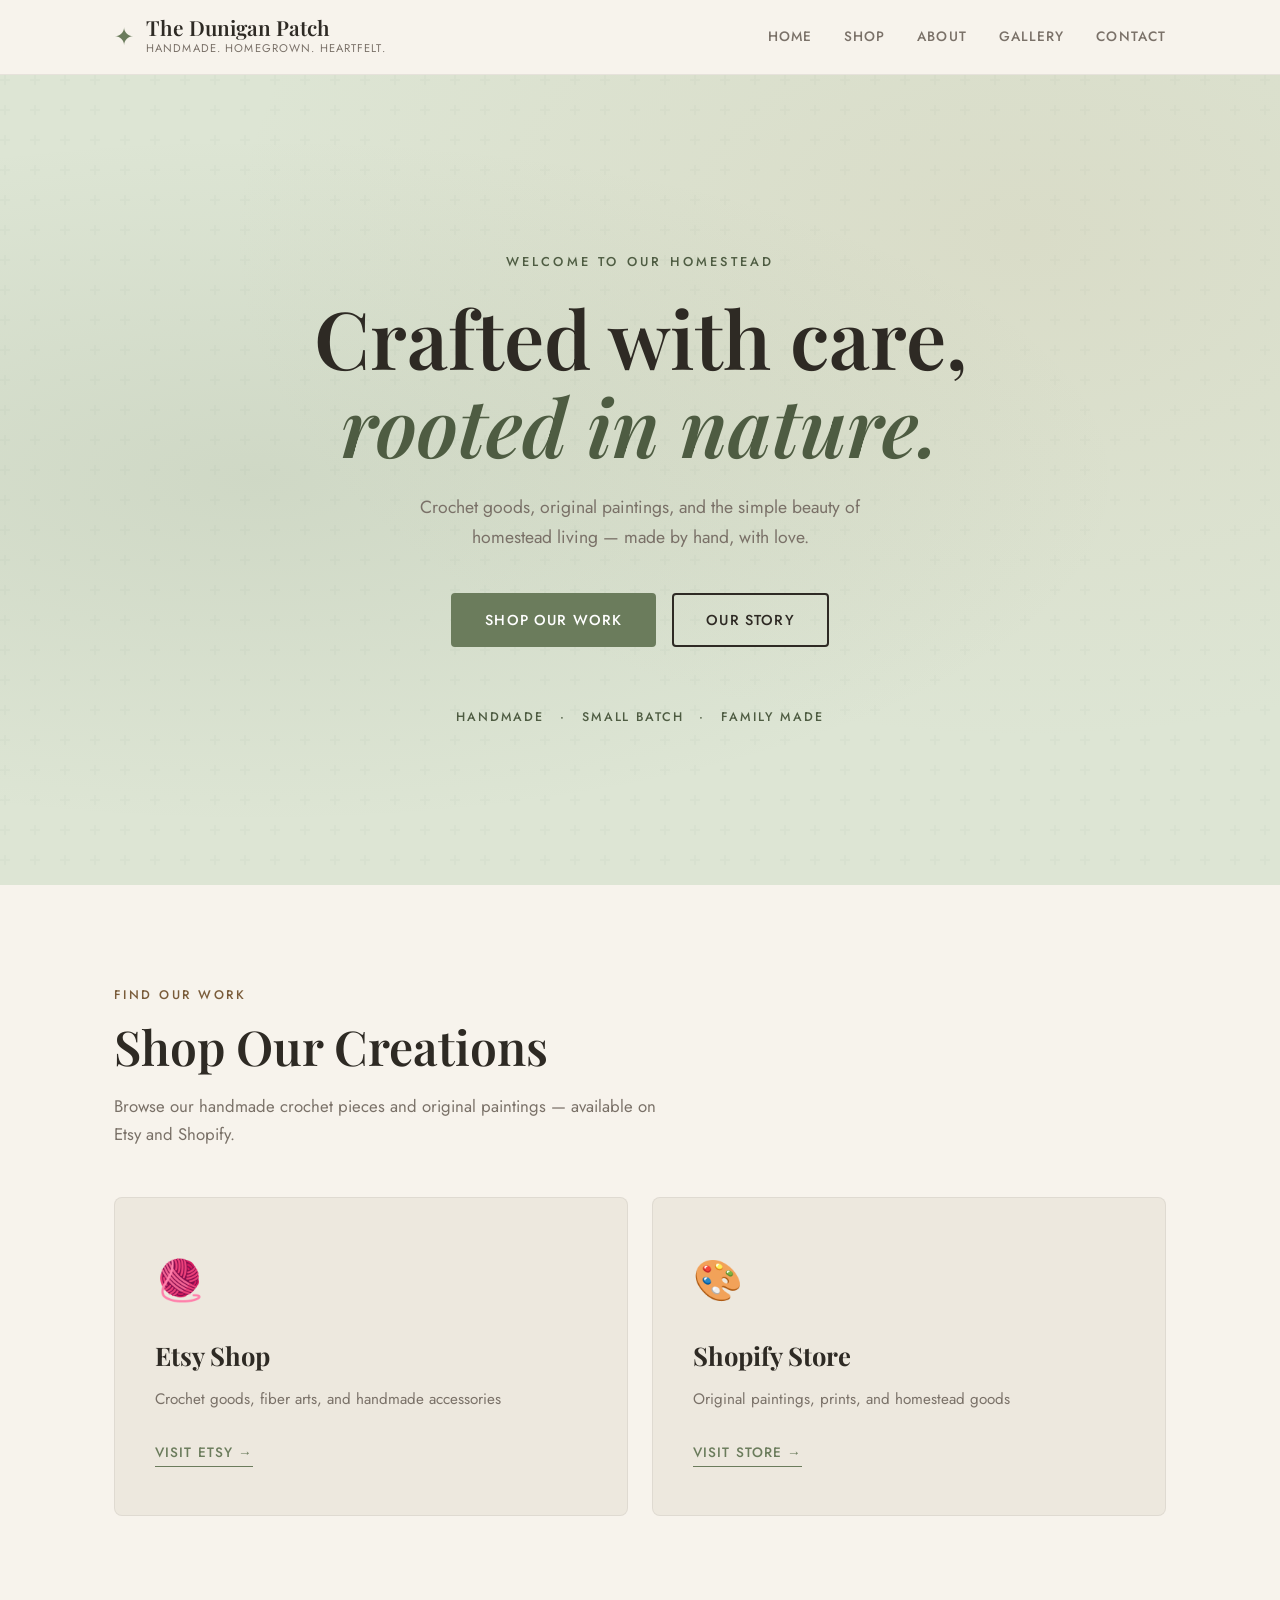
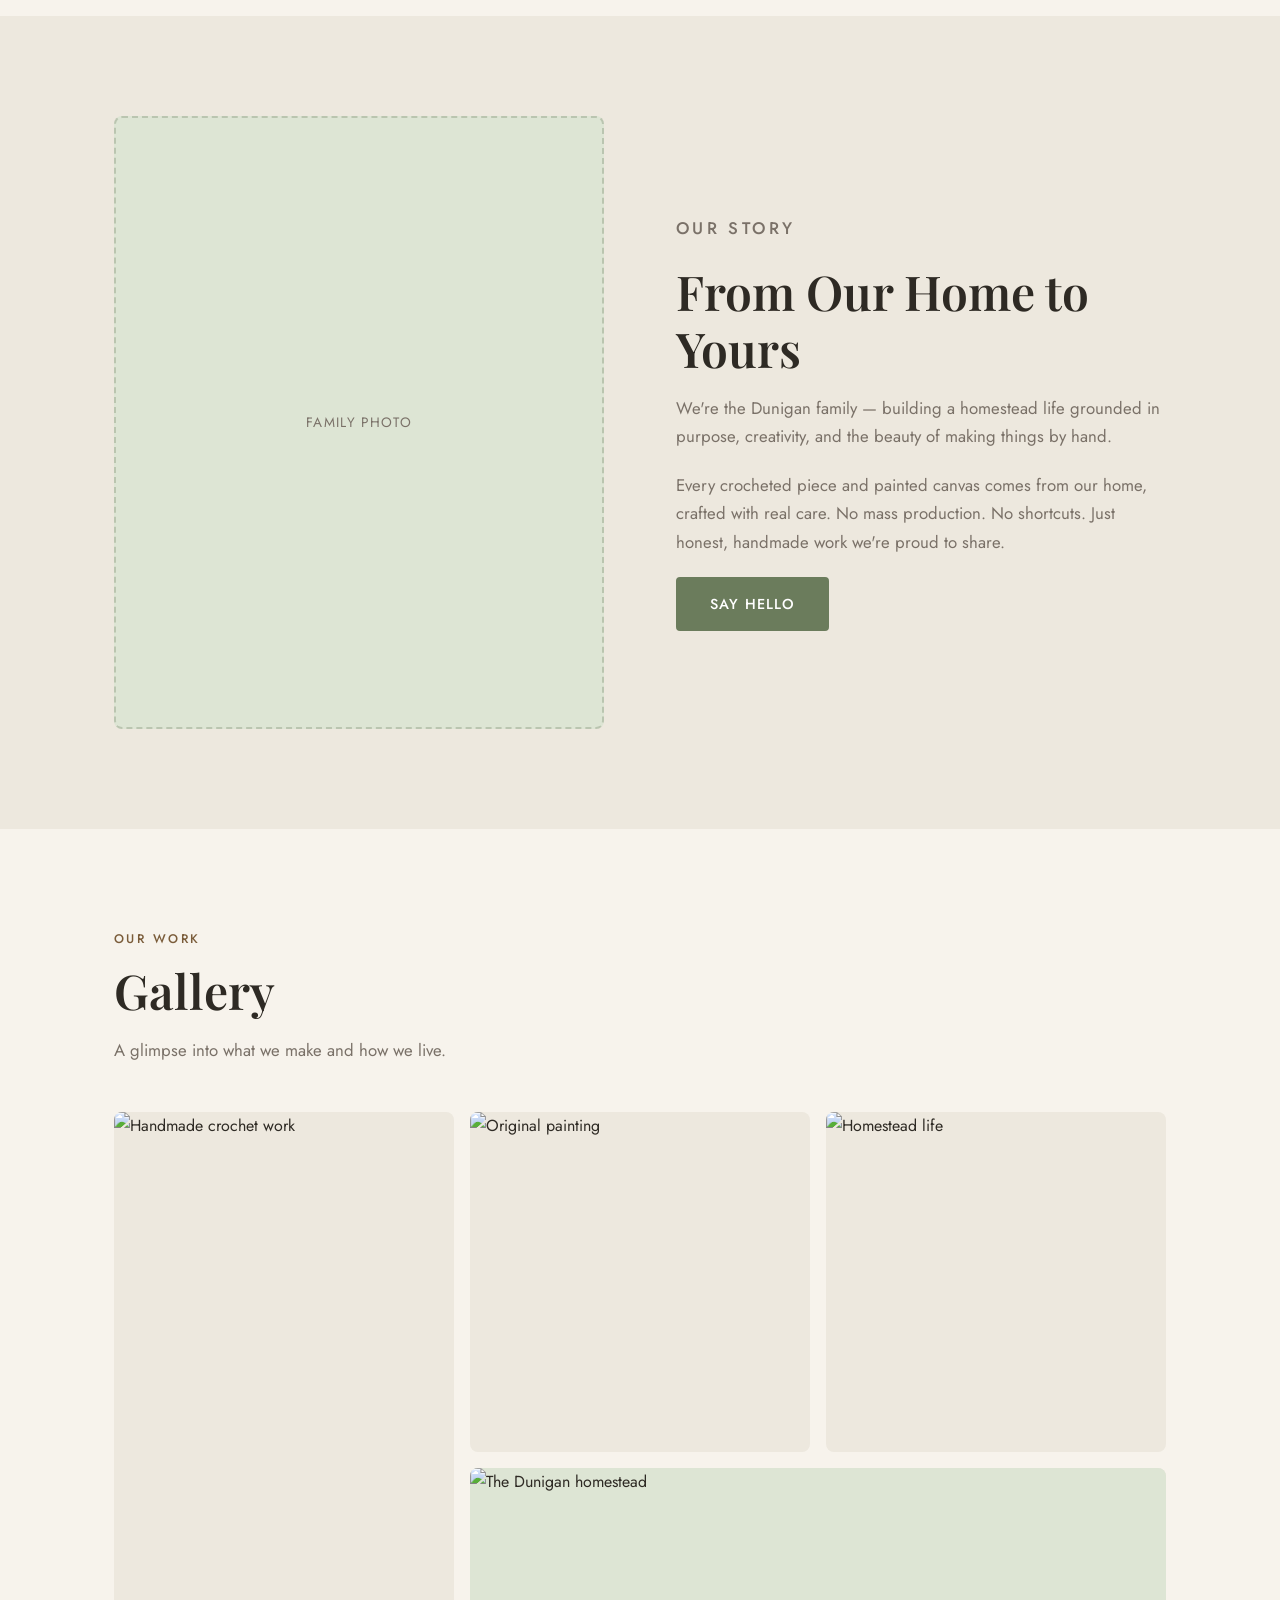
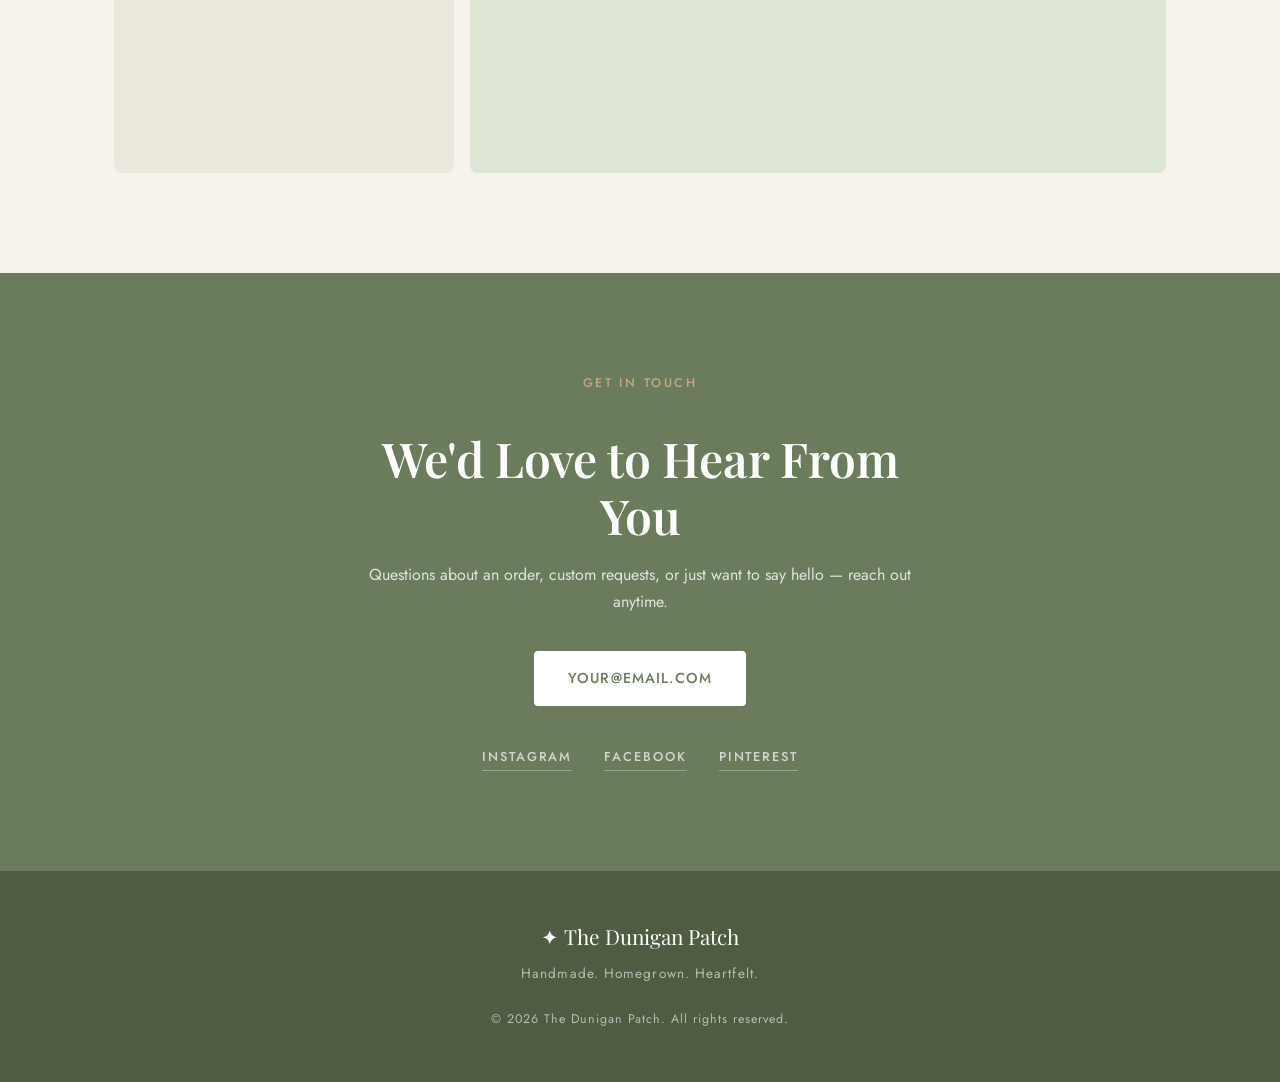
==== index.html @ b71170ce "Update index.html" ====
<!DOCTYPE html>
<html lang="en">
<head>
  <meta charset="UTF-8">
  <meta name="viewport" content="width=device-width, initial-scale=1.0">
  <title>The Dunigan Patch — Handmade. Homegrown. Heartfelt.</title>
  <meta name="description" content="Handcrafted crochet, paintings, and homestead living from the Dunigan family. Shop our handmade goods on Etsy and Shopify.">
  <link rel="preconnect" href="https://fonts.googleapis.com">
  <link rel="preconnect" href="https://fonts.gstatic.com" crossorigin>
  <link href="https://fonts.googleapis.com/css2?family=Playfair+Display:ital,wght@0,400;0,600;1,400&family=Jost:wght@300;400;500&display=swap" rel="stylesheet">
  <link rel="stylesheet" href="styles.css">
</head>
<body>

  <header class="site-header">
    <div class="header-inner">
      <div class="logo">
        <span class="logo-leaf">✦</span>
        <div>
          <h1>The Dunigan Patch</h1>
          <p class="tagline">Handmade. Homegrown. Heartfelt.</p>
        </div>
      </div>
      <nav class="main-nav">
        <a href="#home">Home</a>
        <a href="#shop">Shop</a>
        <a href="#about">About</a>
        <a href="#gallery">Gallery</a>
        <a href="#contact">Contact</a>
      </nav>
      <button class="nav-toggle" aria-label="Toggle menu">☰</button>
    </div>
    <nav class="mobile-nav" id="mobileNav">
      <a href="#home" onclick="closeMobileNav()">Home</a>
      <a href="#shop" onclick="closeMobileNav()">Shop</a>
      <a href="#about" onclick="closeMobileNav()">About</a>
      <a href="#gallery" onclick="closeMobileNav()">Gallery</a>
      <a href="#contact" onclick="closeMobileNav()">Contact</a>
    </nav>
  </header>

  <section class="hero" id="home">
    <div class="hero-texture"></div>
    <div class="hero-content">
      <p class="hero-eyebrow">Welcome to our homestead</p>
      <h2 class="hero-headline">Crafted with care,<br><em>rooted in nature.</em></h2>
      <p class="hero-sub">Crochet goods, original paintings, and the simple beauty of homestead living — made by hand, with love.</p>
      <div class="hero-ctas">
        <a href="#shop" class="btn btn-primary">Shop Our Work</a>
        <a href="#about" class="btn btn-outline">Our Story</a>
      </div>
    </div>
    <div class="hero-badge">
      <span>Handmade</span>
      <span>·</span>
      <span>Small Batch</span>
      <span>·</span>
      <span>Family Made</span>
    </div>
  </section>

  <section class="shop" id="shop">
    <div class="section-inner">
      <p class="section-label">Find our work</p>
      <h2 class="section-title">Shop Our Creations</h2>
      <p class="section-sub">Browse our handmade crochet pieces and original paintings — available on Etsy and Shopify.</p>
      <div class="shop-cards">
        <a href="https://www.etsy.com/shop/DuniganDesignz" target="_blank" rel="noopener" class="shop-card">
          <div class="shop-card-icon">🧶</div>
          <h3>Etsy Shop</h3>
          <p>Crochet goods, fiber arts, and handmade accessories</p>
          <span class="shop-card-cta">Visit Etsy →</span>
        </a>
        <a href="" target="_blank" rel="noopener" class="shop-card">
          <div class="shop-card-icon">🎨</div>
          <h3>Shopify Store</h3>
          <p>Original paintings, prints, and homestead goods</p>
          <span class="shop-card-cta">Visit Store →</span>
        </a>
      </div>
    </div>
  </section>

  <section class="about" id="about">
    <div class="section-inner about-inner">
      <div class="about-image-placeholder">
        <span>Family Photo</span>
      </div>
      <div class="about-text">
        <p class="section-label">Our story</p>
        <h2 class="section-title">From Our Home to Yours</h2>
        <p>We're the Dunigan family — building a homestead life grounded in purpose, creativity, and the beauty of making things by hand.</p>
        <p>Every crocheted piece and painted canvas comes from our home, crafted with real care. No mass production. No shortcuts. Just honest, handmade work we're proud to share.</p>
        <a href="#contact" class="btn btn-primary">Say Hello</a>
      </div>
    </div>
  </section>

  <section class="gallery" id="gallery">
    <div class="section-inner">
      <p class="section-label">Our work</p>
      <h2 class="section-title">Gallery</h2>
      <p class="section-sub">A glimpse into what we make and how we live.</p>
      <div class="gallery-grid">
        <div class="gallery-item tall">
          <img src="images/img1.jpg" alt="Handmade crochet work" loading="lazy">
        </div>
        <div class="gallery-item">
          <img src="images/img2.jpg" alt="Original painting" loading="lazy">
        </div>
        <div class="gallery-item">
          <img src="images/img3.jpg" alt="Homestead life" loading="lazy">
        </div>
        <div class="gallery-item wide">
          <img src="images/img4.jpg" alt="The Dunigan homestead" loading="lazy">
        </div>
      </div>
    </div>
  </section>

  <section class="contact" id="contact">
    <div class="section-inner contact-inner">
      <p class="section-label">Get in touch</p>
      <h2 class="section-title">We'd Love to Hear From You</h2>
      <p>Questions about an order, custom requests, or just want to say hello — reach out anytime.</p>
      <a href="mailto:your@email.com" class="btn btn-primary">your@email.com</a>
      <div class="social-links">
        <a href="#" aria-label="Instagram">Instagram</a>
        <a href="#" aria-label="Facebook">Facebook</a>
        <a href="#" aria-label="Pinterest">Pinterest</a>
      </div>
    </div>
  </section>

  <footer class="site-footer">
    <div class="footer-inner">
      <div class="footer-logo">✦ The Dunigan Patch</div>
      <p>Handmade. Homegrown. Heartfelt.</p>
      <p class="footer-copy">© 2026 The Dunigan Patch. All rights reserved.</p>
    </div>
  </footer>

  <script>
    const toggle = document.querySelector('.nav-toggle');
    const mobileNav = document.getElementById('mobileNav');
    toggle.addEventListener('click', () => {
      mobileNav.classList.toggle('open');
    });
    function closeMobileNav() {
      mobileNav.classList.remove('open');
    }
    const observer = new IntersectionObserver((entries) => {
      entries.forEach(e => {
        if (e.isIntersecting) e.target.classList.add('visible');
      });
    }, { threshold: 0.1 });
    document.querySelectorAll('section').forEach(s => observer.observe(s));
  </script>

</body>
</html>
---- styles.css ----
/* =====================
   CSS VARIABLES
===================== */
:root {
  --cream: #f7f3ec;
  --parchment: #ede8de;
  --sage: #6b7c5c;
  --sage-dark: #4e5c42;
  --sage-light: #dde5d4;
  --brown: #7a5c3a;
  --brown-light: #c4a882;
  --text: #2e2a24;
  --text-muted: #7a7168;
  --white: #ffffff;
  --font-serif: 'Playfair Display', Georgia, serif;
  --font-sans: 'Jost', sans-serif;
  --radius: 4px;
  --shadow: 0 4px 24px rgba(0,0,0,0.08);
  --shadow-lg: 0 12px 48px rgba(0,0,0,0.12);
}

/* =====================
   RESET & BASE
===================== */
*, *::before, *::after { box-sizing: border-box; margin: 0; padding: 0; }

html { scroll-behavior: smooth; }

body {
  font-family: var(--font-sans);
  background: var(--cream);
  color: var(--text);
  font-size: 16px;
  line-height: 1.7;
  overflow-x: hidden;
}

img {
  display: block;
  width: 100%;
  height: 100%;
  object-fit: cover;
}

a { text-decoration: none; color: inherit; }

/* =====================
   SCROLL ANIMATIONS
===================== */
section {
  opacity: 0;
  transform: translateY(28px);
  transition: opacity 0.7s ease, transform 0.7s ease;
}
section.visible {
  opacity: 1;
  transform: none;
}

/* =====================
   BUTTONS
===================== */
.btn {
  display: inline-block;
  padding: 13px 32px;
  font-family: var(--font-sans);
  font-size: 0.9rem;
  font-weight: 500;
  letter-spacing: 0.08em;
  text-transform: uppercase;
  border-radius: var(--radius);
  transition: all 0.25s ease;
  cursor: pointer;
}

.btn-primary {
  background: var(--sage);
  color: var(--white);
  border: 2px solid var(--sage);
}
.btn-primary:hover {
  background: var(--sage-dark);
  border-color: var(--sage-dark);
  transform: translateY(-2px);
  box-shadow: 0 6px 20px rgba(107,124,92,0.3);
}

.btn-outline {
  background: transparent;
  color: var(--text);
  border: 2px solid var(--text);
}
.btn-outline:hover {
  background: var(--text);
  color: var(--cream);
  transform: translateY(-2px);
}

/* =====================
   SECTION HELPERS
===================== */
.section-inner {
  max-width: 1100px;
  margin: 0 auto;
  padding: 0 24px;
}

.section-label {
  font-family: var(--font-sans);
  font-size: 0.78rem;
  font-weight: 500;
  letter-spacing: 0.2em;
  text-transform: uppercase;
  color: var(--brown);
  margin-bottom: 12px;
}

.section-title {
  font-family: var(--font-serif);
  font-size: clamp(2rem, 5vw, 3rem);
  font-weight: 600;
  color: var(--text);
  line-height: 1.2;
  margin-bottom: 16px;
}

.section-sub {
  font-size: 1.05rem;
  color: var(--text-muted);
  max-width: 560px;
  margin-bottom: 48px;
}

/* =====================
   HEADER
===================== */
.site-header {
  position: sticky;
  top: 0;
  z-index: 100;
  background: rgba(247, 243, 236, 0.95);
  backdrop-filter: blur(12px);
  border-bottom: 1px solid rgba(0,0,0,0.07);
}

.header-inner {
  max-width: 1100px;
  margin: 0 auto;
  padding: 16px 24px;
  display: flex;
  align-items: center;
  justify-content: space-between;
  gap: 24px;
}

.logo {
  display: flex;
  align-items: center;
  gap: 12px;
}

.logo-leaf {
  font-size: 1.5rem;
  color: var(--sage);
}

.logo h1 {
  font-family: var(--font-serif);
  font-size: 1.3rem;
  font-weight: 600;
  line-height: 1.1;
  color: var(--text);
}

.logo .tagline {
  font-size: 0.7rem;
  color: var(--text-muted);
  letter-spacing: 0.1em;
  text-transform: uppercase;
}

.main-nav {
  display: flex;
  gap: 32px;
}

.main-nav a {
  font-size: 0.85rem;
  font-weight: 500;
  letter-spacing: 0.08em;
  text-transform: uppercase;
  color: var(--text-muted);
  transition: color 0.2s;
}
.main-nav a:hover { color: var(--sage); }

.nav-toggle {
  display: none;
  background: none;
  border: none;
  font-size: 1.4rem;
  cursor: pointer;
  color: var(--text);
  padding: 4px;
}

/* Mobile Nav */
.mobile-nav {
  display: none;
  flex-direction: column;
  padding: 0 24px 16px;
  gap: 4px;
  background: rgba(247, 243, 236, 0.98);
}
.mobile-nav.open { display: flex; }
.mobile-nav a {
  padding: 10px 0;
  font-size: 1rem;
  font-weight: 500;
  color: var(--text);
  border-bottom: 1px solid var(--parchment);
  letter-spacing: 0.05em;
}

/* =====================
   HERO
===================== */
.hero {
  position: relative;
  min-height: 90vh;
  display: flex;
  flex-direction: column;
  align-items: center;
  justify-content: center;
  text-align: center;
  padding: 80px 24px 60px;
  overflow: hidden;
  background: var(--sage-light);
}

.hero-texture {
  position: absolute;
  inset: 0;
  background-image:
    radial-gradient(ellipse at 20% 50%, rgba(107,124,92,0.12) 0%, transparent 60%),
    radial-gradient(ellipse at 80% 20%, rgba(196,168,130,0.15) 0%, transparent 55%),
    url("data:image/svg+xml,%3Csvg width='60' height='60' viewBox='0 0 60 60' xmlns='http://www.w3.org/2000/svg'%3E%3Cg fill='none' fill-rule='evenodd'%3E%3Cg fill='%236b7c5c' fill-opacity='0.04'%3E%3Cpath d='M36 34v-4h-2v4h-4v2h4v4h2v-4h4v-2h-4zm0-30V0h-2v4h-4v2h4v4h2V6h4V4h-4zM6 34v-4H4v4H0v2h4v4h2v-4h4v-2H6zM6 4V0H4v4H0v2h4v4h2V6h4V4H6z'/%3E%3C/g%3E%3C/g%3E%3C/svg%3E");
  pointer-events: none;
}

.hero-content {
  position: relative;
  z-index: 1;
  max-width: 700px;
}

.hero-eyebrow {
  font-size: 0.8rem;
  font-weight: 500;
  letter-spacing: 0.25em;
  text-transform: uppercase;
  color: var(--sage-dark);
  margin-bottom: 20px;
  opacity: 0;
  animation: fadeUp 0.8s 0.2s ease forwards;
}

.hero-headline {
  font-family: var(--font-serif);
  font-size: clamp(2.8rem, 7vw, 5rem);
  font-weight: 600;
  color: var(--text);
  line-height: 1.1;
  margin-bottom: 24px;
  opacity: 0;
  animation: fadeUp 0.8s 0.4s ease forwards;
}

.hero-headline em {
  font-style: italic;
  color: var(--sage-dark);
}

.hero-sub {
  font-size: 1.1rem;
  color: var(--text-muted);
  max-width: 500px;
  margin: 0 auto 40px;
  opacity: 0;
  animation: fadeUp 0.8s 0.6s ease forwards;
}

.hero-ctas {
  display: flex;
  gap: 16px;
  justify-content: center;
  flex-wrap: wrap;
  opacity: 0;
  animation: fadeUp 0.8s 0.8s ease forwards;
}

.hero-badge {
  position: relative;
  z-index: 1;
  margin-top: 60px;
  display: flex;
  gap: 16px;
  align-items: center;
  font-size: 0.78rem;
  font-weight: 500;
  letter-spacing: 0.15em;
  text-transform: uppercase;
  color: var(--sage-dark);
  opacity: 0;
  animation: fadeUp 0.8s 1s ease forwards;
}

/* =====================
   SHOP
===================== */
.shop {
  padding: 100px 0;
  background: var(--cream);
}

.shop-cards {
  display: grid;
  grid-template-columns: 1fr 1fr;
  gap: 24px;
  margin-top: 48px;
}

.shop-card {
  display: flex;
  flex-direction: column;
  align-items: flex-start;
  padding: 48px 40px;
  background: var(--parchment);
  border: 1px solid rgba(0,0,0,0.06);
  border-radius: 8px;
  transition: all 0.3s ease;
  position: relative;
  overflow: hidden;
}
.shop-card::before {
  content: '';
  position: absolute;
  inset: 0;
  background: linear-gradient(135deg, rgba(107,124,92,0.05), transparent);
  opacity: 0;
  transition: opacity 0.3s;
}
.shop-card:hover {
  transform: translateY(-6px);
  box-shadow: var(--shadow-lg);
  border-color: rgba(107,124,92,0.2);
}
.shop-card:hover::before { opacity: 1; }

.shop-card-icon {
  font-size: 2.5rem;
  margin-bottom: 20px;
}
.shop-card h3 {
  font-family: var(--font-serif);
  font-size: 1.6rem;
  margin-bottom: 10px;
}
.shop-card p {
  color: var(--text-muted);
  font-size: 0.95rem;
  margin-bottom: 28px;
  flex: 1;
}
.shop-card-cta {
  font-size: 0.85rem;
  font-weight: 500;
  letter-spacing: 0.08em;
  text-transform: uppercase;
  color: var(--sage);
  border-bottom: 1px solid var(--sage);
  padding-bottom: 2px;
  transition: color 0.2s;
}
.shop-card:hover .shop-card-cta { color: var(--sage-dark); }

/* =====================
   ABOUT
===================== */
.about {
  padding: 100px 0;
  background: var(--parchment);
}

.about-inner {
  display: grid;
  grid-template-columns: 1fr 1fr;
  gap: 72px;
  align-items: center;
}

.about-image-placeholder {
  aspect-ratio: 4/5;
  background: var(--sage-light);
  border-radius: 8px;
  display: flex;
  align-items: center;
  justify-content: center;
  font-size: 0.85rem;
  color: var(--text-muted);
  letter-spacing: 0.1em;
  text-transform: uppercase;
  border: 2px dashed rgba(107,124,92,0.3);
  overflow: hidden;
}

.about-text p {
  color: var(--text-muted);
  margin-bottom: 20px;
  font-size: 1.05rem;
}

/* =====================
   GALLERY
===================== */
.gallery {
  padding: 100px 0;
  background: var(--cream);
}

.gallery-grid {
  display: grid;
  grid-template-columns: repeat(3, 1fr);
  grid-template-rows: auto auto;
  gap: 16px;
  margin-top: 48px;
}

.gallery-item {
  border-radius: 8px;
  overflow: hidden;
  background: var(--parchment);
  aspect-ratio: 1;
  position: relative;
}
.gallery-item.tall {
  grid-row: span 2;
  aspect-ratio: auto;
}
.gallery-item.wide {
  grid-column: span 2;
  aspect-ratio: 16/7;
}

.gallery-item img {
  transition: transform 0.5s ease;
}
.gallery-item:hover img {
  transform: scale(1.04);
}

/* Placeholder if no image */
.gallery-item:not(:has(img[src])),
.gallery-item img[src="images/img4.jpg"] {
  background: var(--sage-light);
}

/* =====================
   CONTACT
===================== */
.contact {
  padding: 100px 0;
  background: var(--sage);
  text-align: center;
}

.contact-inner {
  max-width: 600px;
}

.contact .section-label { color: var(--brown-light); }
.contact .section-title { color: var(--white); }
.contact p { color: rgba(255,255,255,0.8); margin-bottom: 36px; }

.contact .btn-primary {
  background: var(--white);
  color: var(--sage);
  border-color: var(--white);
}
.contact .btn-primary:hover {
  background: var(--cream);
  border-color: var(--cream);
  box-shadow: 0 6px 20px rgba(0,0,0,0.15);
}

.social-links {
  display: flex;
  justify-content: center;
  gap: 32px;
  margin-top: 40px;
}
.social-links a {
  font-size: 0.8rem;
  font-weight: 500;
  letter-spacing: 0.15em;
  text-transform: uppercase;
  color: rgba(255,255,255,0.7);
  border-bottom: 1px solid rgba(255,255,255,0.3);
  padding-bottom: 2px;
  transition: color 0.2s, border-color 0.2s;
}
.social-links a:hover {
  color: var(--white);
  border-color: var(--white);
}

/* =====================
   FOOTER
===================== */
.site-footer {
  background: var(--sage-dark);
  padding: 48px 24px;
  text-align: center;
}

.footer-inner {
  max-width: 500px;
  margin: 0 auto;
}

.footer-logo {
  font-family: var(--font-serif);
  font-size: 1.3rem;
  color: var(--white);
  margin-bottom: 8px;
}

.site-footer p {
  font-size: 0.85rem;
  color: rgba(255,255,255,0.6);
  letter-spacing: 0.08em;
  margin-bottom: 4px;
}

.footer-copy { margin-top: 24px !important; font-size: 0.78rem !important; }

/* =====================
   ANIMATIONS
===================== */
@keyframes fadeUp {
  from { opacity: 0; transform: translateY(20px); }
  to   { opacity: 1; transform: translateY(0); }
}

/* =====================
   RESPONSIVE
===================== */
@media (max-width: 768px) {
  .main-nav { display: none; }
  .nav-toggle { display: block; }

  .hero { min-height: 80vh; padding: 60px 20px 40px; }
  .hero-headline { font-size: 2.8rem; }

  .shop-cards { grid-template-columns: 1fr; }

  .about-inner { grid-template-columns: 1fr; gap: 40px; }
  .about-image-placeholder { aspect-ratio: 3/2; }

  .gallery-grid {
    grid-template-columns: 1fr 1fr;
  }
  .gallery-item.tall { grid-row: span 1; aspect-ratio: 1; }
  .gallery-item.wide { grid-column: span 2; aspect-ratio: 16/9; }

  .section-inner { padding: 0 20px; }
  .shop, .about, .gallery, .contact { padding: 72px 0; }
}

@media (max-width: 480px) {
  .hero-ctas { flex-direction: column; align-items: center; }
  .hero-badge { flex-wrap: wrap; justify-content: center; gap: 10px; }
  .gallery-grid { grid-template-columns: 1fr; }
  .gallery-item.wide { grid-column: span 1; }
  .gallery-item.tall { grid-row: span 1; }
}
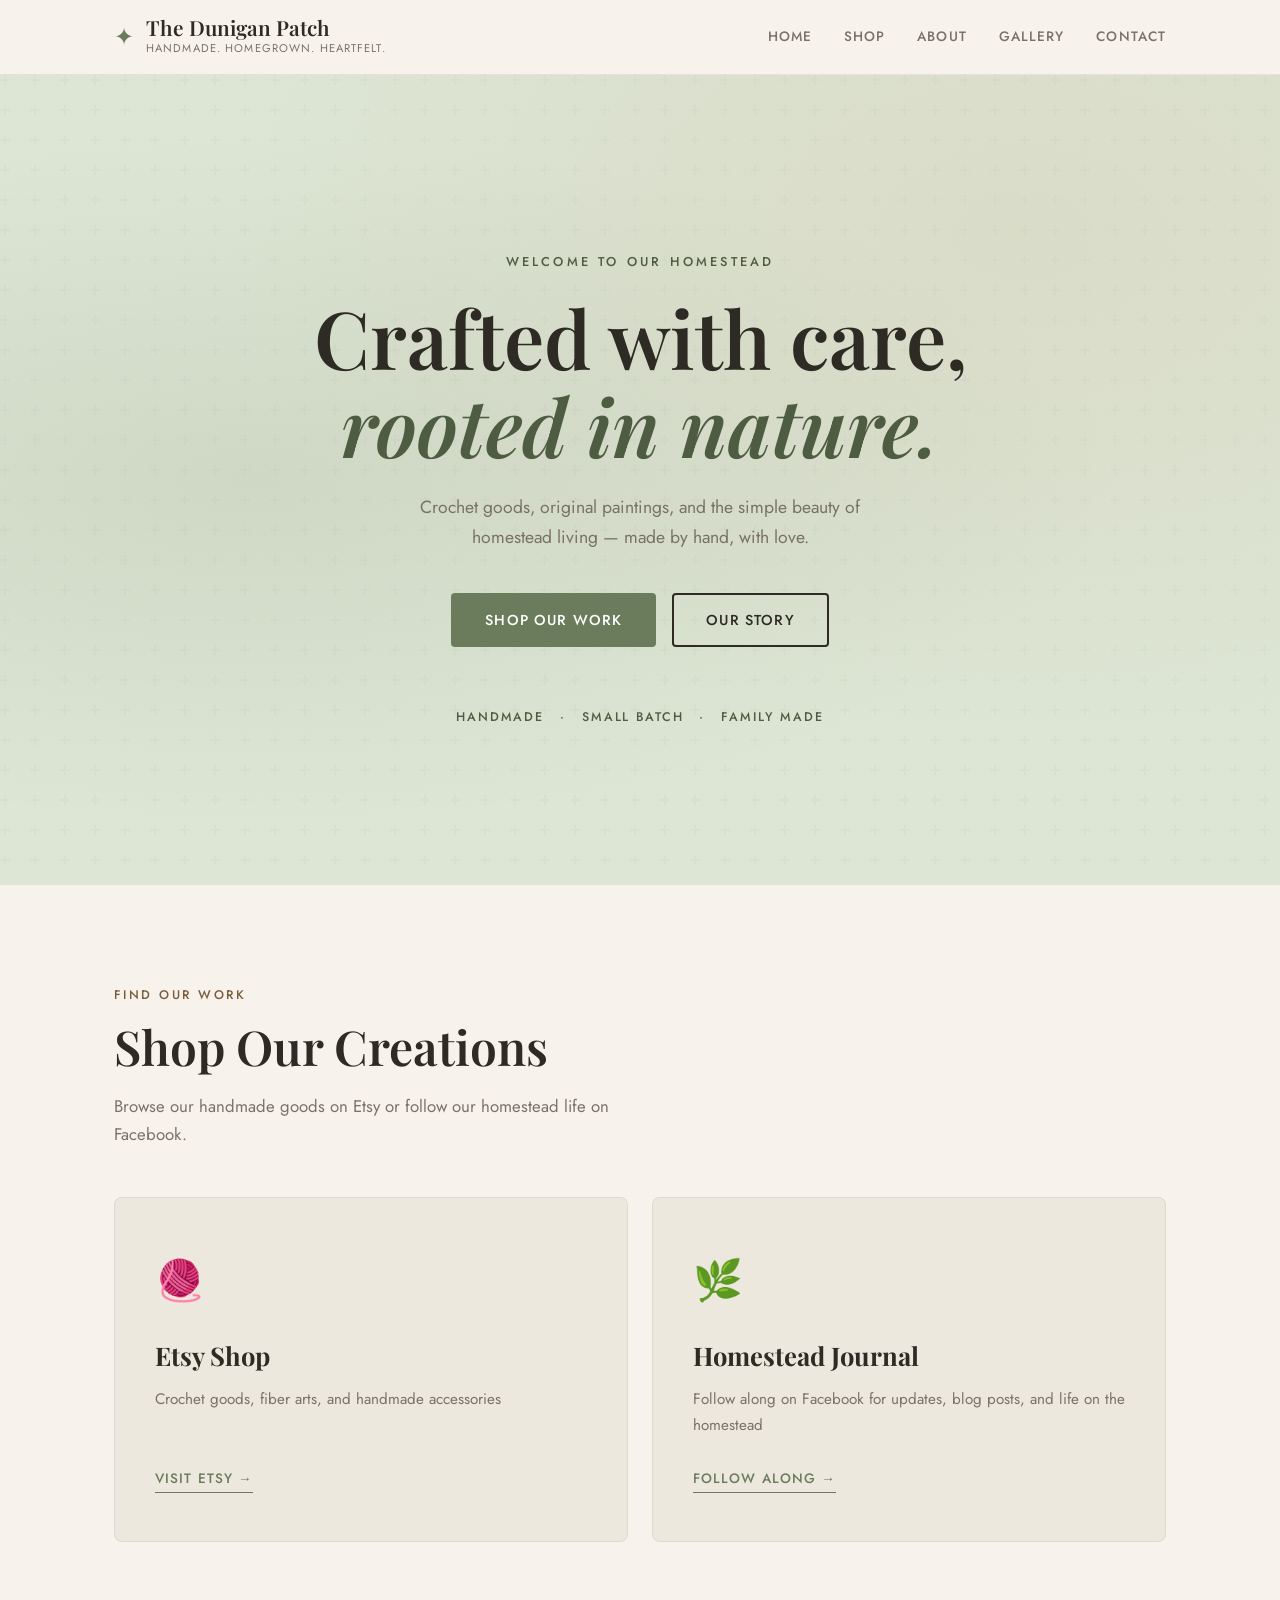
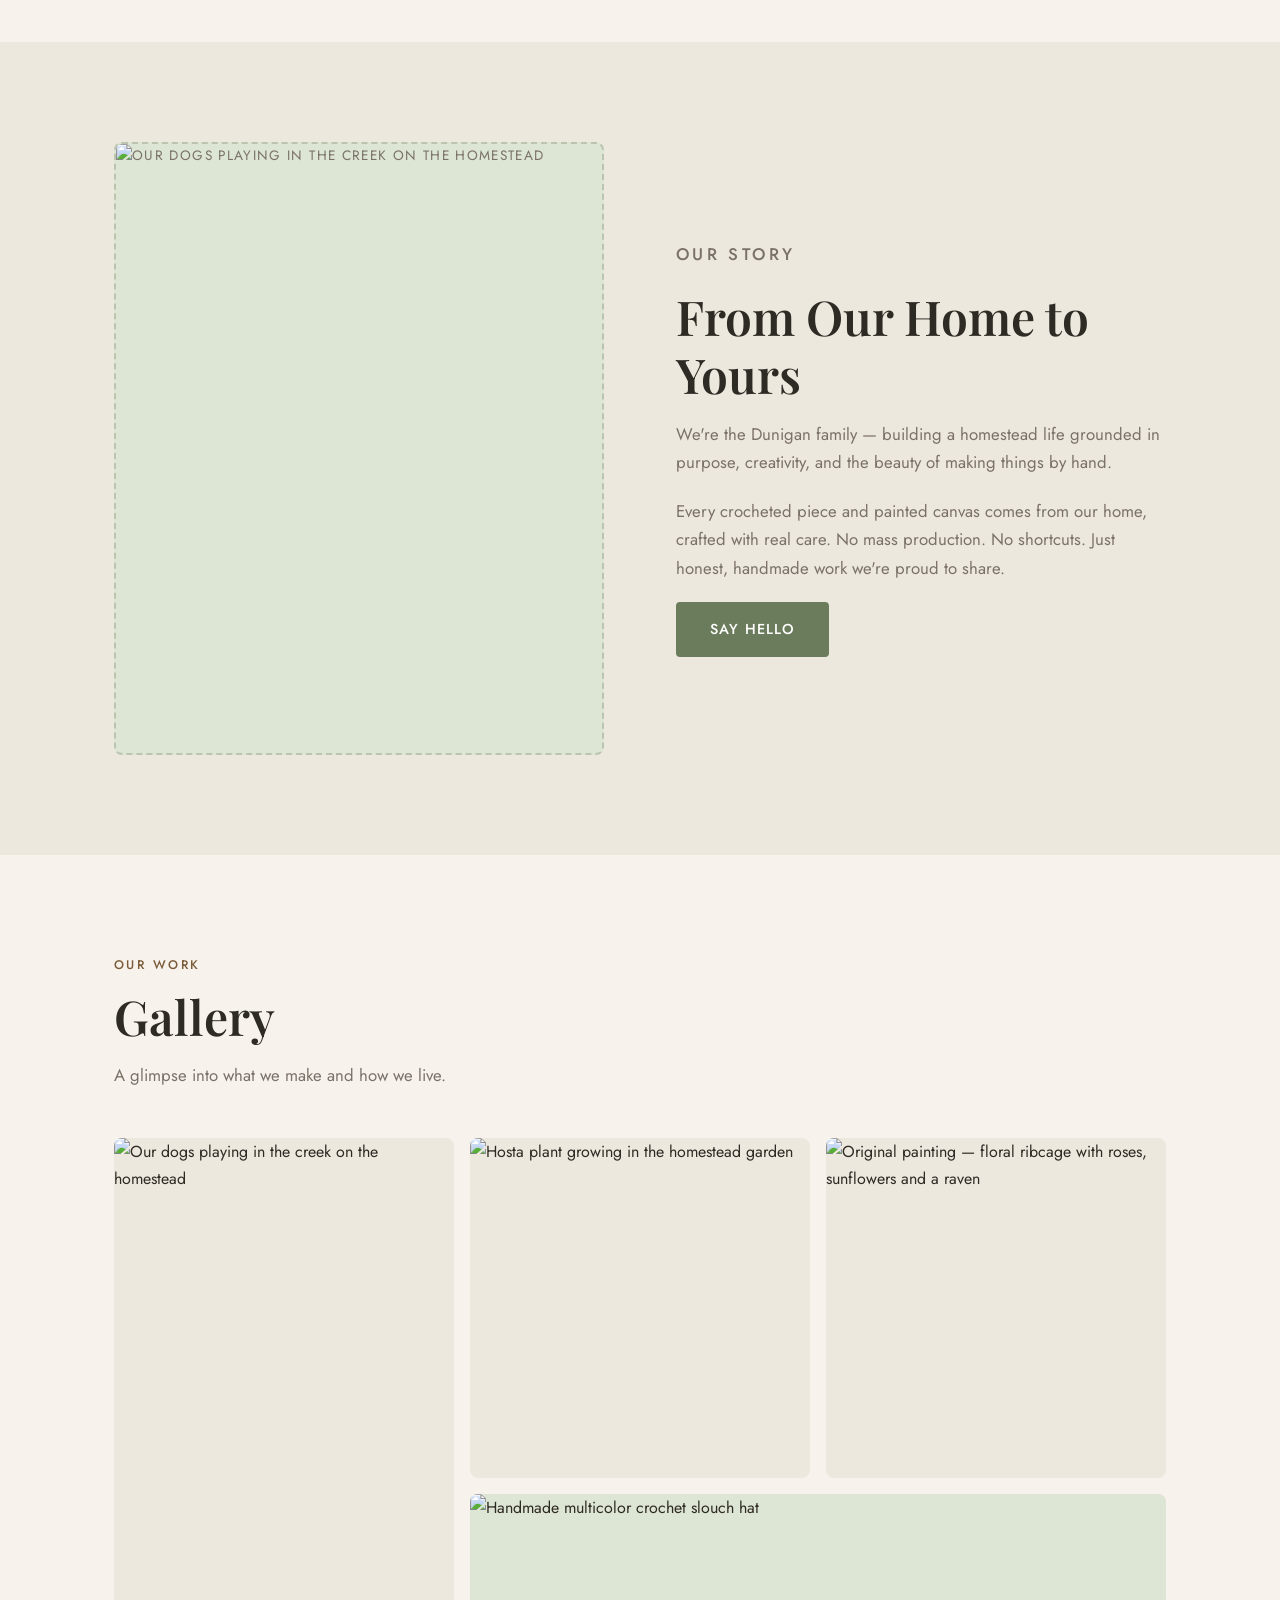
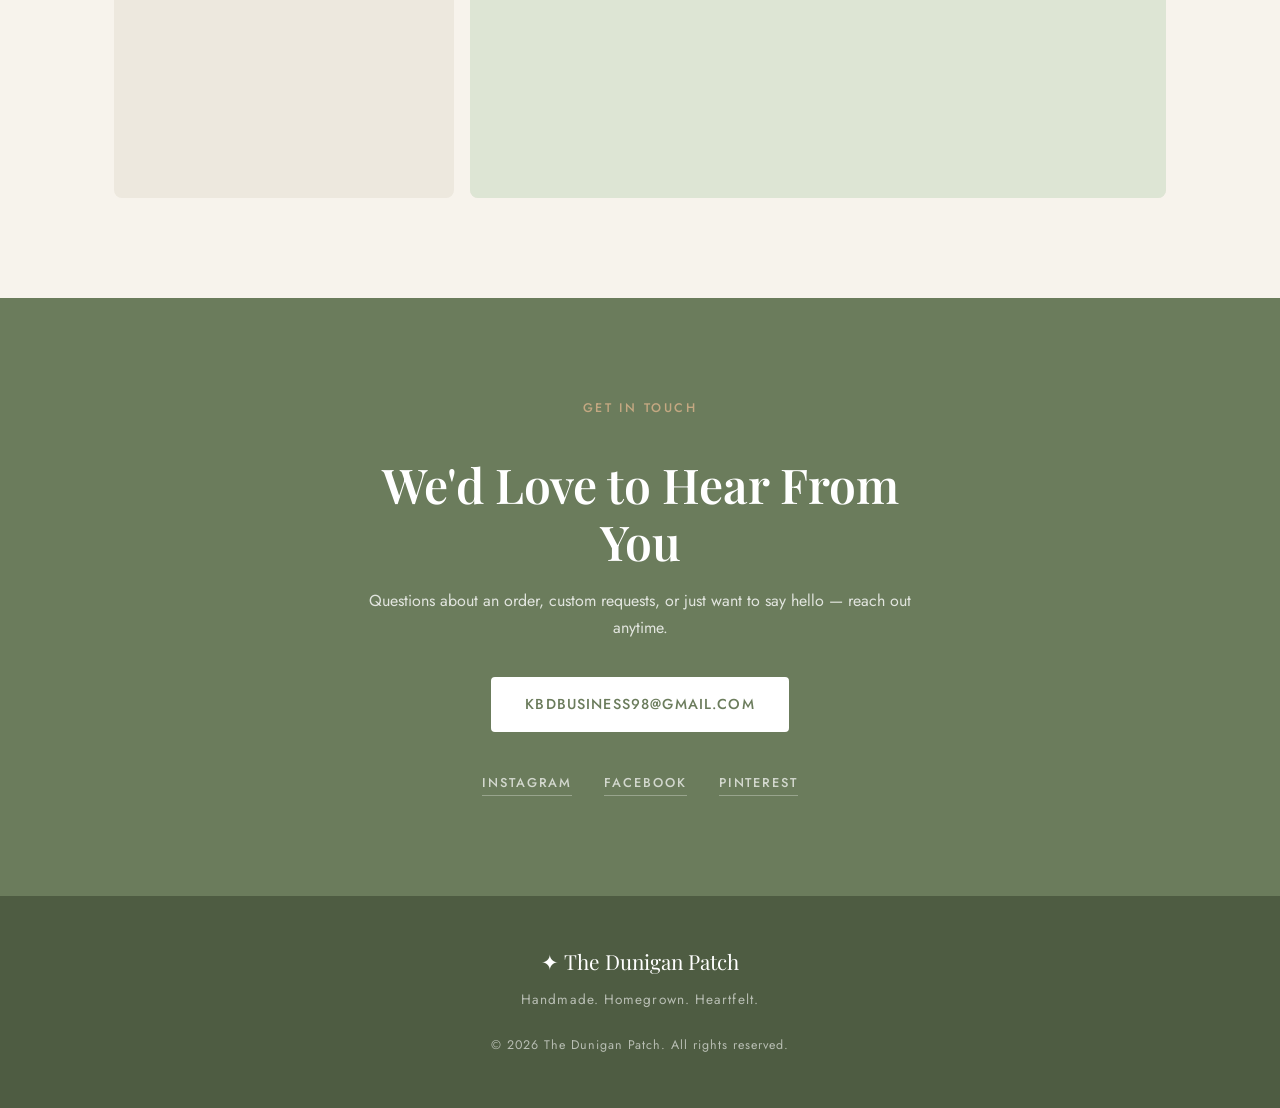
==== commit 5f2d0eda: "Update index.html" ====
--- a/index.html
+++ b/index.html
@@ -12,6 +12,7 @@
 </head>
 <body>
 
+  <!-- HEADER -->
   <header class="site-header">
     <div class="header-inner">
       <div class="logo">
@@ -30,6 +31,7 @@
       </nav>
       <button class="nav-toggle" aria-label="Toggle menu">☰</button>
     </div>
+    <!-- Mobile nav -->
     <nav class="mobile-nav" id="mobileNav">
       <a href="#home" onclick="closeMobileNav()">Home</a>
       <a href="#shop" onclick="closeMobileNav()">Shop</a>
@@ -39,6 +41,7 @@
     </nav>
   </header>
 
+  <!-- HERO -->
   <section class="hero" id="home">
     <div class="hero-texture"></div>
     <div class="hero-content">
@@ -59,11 +62,12 @@
     </div>
   </section>
 
+  <!-- SHOP -->
   <section class="shop" id="shop">
     <div class="section-inner">
       <p class="section-label">Find our work</p>
       <h2 class="section-title">Shop Our Creations</h2>
-      <p class="section-sub">Browse our handmade crochet pieces and original paintings — available on Etsy and Shopify.</p>
+      <p class="section-sub">Browse our handmade goods on Etsy or follow our homestead life on Facebook.</p>
       <div class="shop-cards">
         <a href="https://www.etsy.com/shop/DuniganDesignz" target="_blank" rel="noopener" class="shop-card">
           <div class="shop-card-icon">🧶</div>
@@ -71,20 +75,21 @@
           <p>Crochet goods, fiber arts, and handmade accessories</p>
           <span class="shop-card-cta">Visit Etsy →</span>
         </a>
-        <a href="" target="_blank" rel="noopener" class="shop-card">
-          <div class="shop-card-icon">🎨</div>
-          <h3>Shopify Store</h3>
-          <p>Original paintings, prints, and homestead goods</p>
-          <span class="shop-card-cta">Visit Store →</span>
+        <a href="https://www.facebook.com/share/18uFwBhyeV/?mibextid=wwXIfr" target="_blank" rel="noopener" class="shop-card">
+          <div class="shop-card-icon">🌿</div>
+          <h3>Homestead Journal</h3>
+          <p>Follow along on Facebook for updates, blog posts, and life on the homestead</p>
+          <span class="shop-card-cta">Follow Along →</span>
         </a>
       </div>
     </div>
   </section>
 
+  <!-- ABOUT -->
   <section class="about" id="about">
     <div class="section-inner about-inner">
       <div class="about-image-placeholder">
-        <span>Family Photo</span>
+        <img src="images/img1.jpg" alt="Our dogs playing in the creek on the homestead" loading="lazy">
       </div>
       <div class="about-text">
         <p class="section-label">Our story</p>
@@ -96,6 +101,7 @@
     </div>
   </section>
 
+  <!-- GALLERY -->
   <section class="gallery" id="gallery">
     <div class="section-inner">
       <p class="section-label">Our work</p>
@@ -103,27 +109,28 @@
       <p class="section-sub">A glimpse into what we make and how we live.</p>
       <div class="gallery-grid">
         <div class="gallery-item tall">
-          <img src="images/img1.jpg" alt="Handmade crochet work" loading="lazy">
+          <img src="images/img1.jpg" alt="Our dogs playing in the creek on the homestead" loading="lazy">
         </div>
         <div class="gallery-item">
-          <img src="images/img2.jpg" alt="Original painting" loading="lazy">
+          <img src="images/img2.jpg" alt="Hosta plant growing in the homestead garden" loading="lazy">
         </div>
         <div class="gallery-item">
-          <img src="images/img3.jpg" alt="Homestead life" loading="lazy">
+          <img src="images/img3.jpg" alt="Original painting — floral ribcage with roses, sunflowers and a raven" loading="lazy">
         </div>
         <div class="gallery-item wide">
-          <img src="images/img4.jpg" alt="The Dunigan homestead" loading="lazy">
+          <img src="images/img4.jpg" alt="Handmade multicolor crochet slouch hat" loading="lazy">
         </div>
       </div>
     </div>
   </section>
 
+  <!-- CONTACT -->
   <section class="contact" id="contact">
     <div class="section-inner contact-inner">
       <p class="section-label">Get in touch</p>
       <h2 class="section-title">We'd Love to Hear From You</h2>
       <p>Questions about an order, custom requests, or just want to say hello — reach out anytime.</p>
-      <a href="mailto:your@email.com" class="btn btn-primary">your@email.com</a>
+      <a href="mailto:KBDbusiness98@gmail.com" class="btn btn-primary">KBDbusiness98@gmail.com</a>
       <div class="social-links">
         <a href="#" aria-label="Instagram">Instagram</a>
         <a href="#" aria-label="Facebook">Facebook</a>
@@ -132,15 +139,19 @@
     </div>
   </section>
 
+  <!-- FOOTER -->
   <footer class="site-footer">
     <div class="footer-inner">
-      <div class="footer-logo">✦ The Dunigan Patch</div>
+      <div class="footer-logo">
+        <span>✦</span> The Dunigan Patch
+      </div>
       <p>Handmade. Homegrown. Heartfelt.</p>
       <p class="footer-copy">© 2026 The Dunigan Patch. All rights reserved.</p>
     </div>
   </footer>
 
   <script>
+    // Mobile nav toggle
     const toggle = document.querySelector('.nav-toggle');
     const mobileNav = document.getElementById('mobileNav');
     toggle.addEventListener('click', () => {
@@ -149,6 +160,8 @@
     function closeMobileNav() {
       mobileNav.classList.remove('open');
     }
+
+    // Scroll animations
     const observer = new IntersectionObserver((entries) => {
       entries.forEach(e => {
         if (e.isIntersecting) e.target.classList.add('visible');
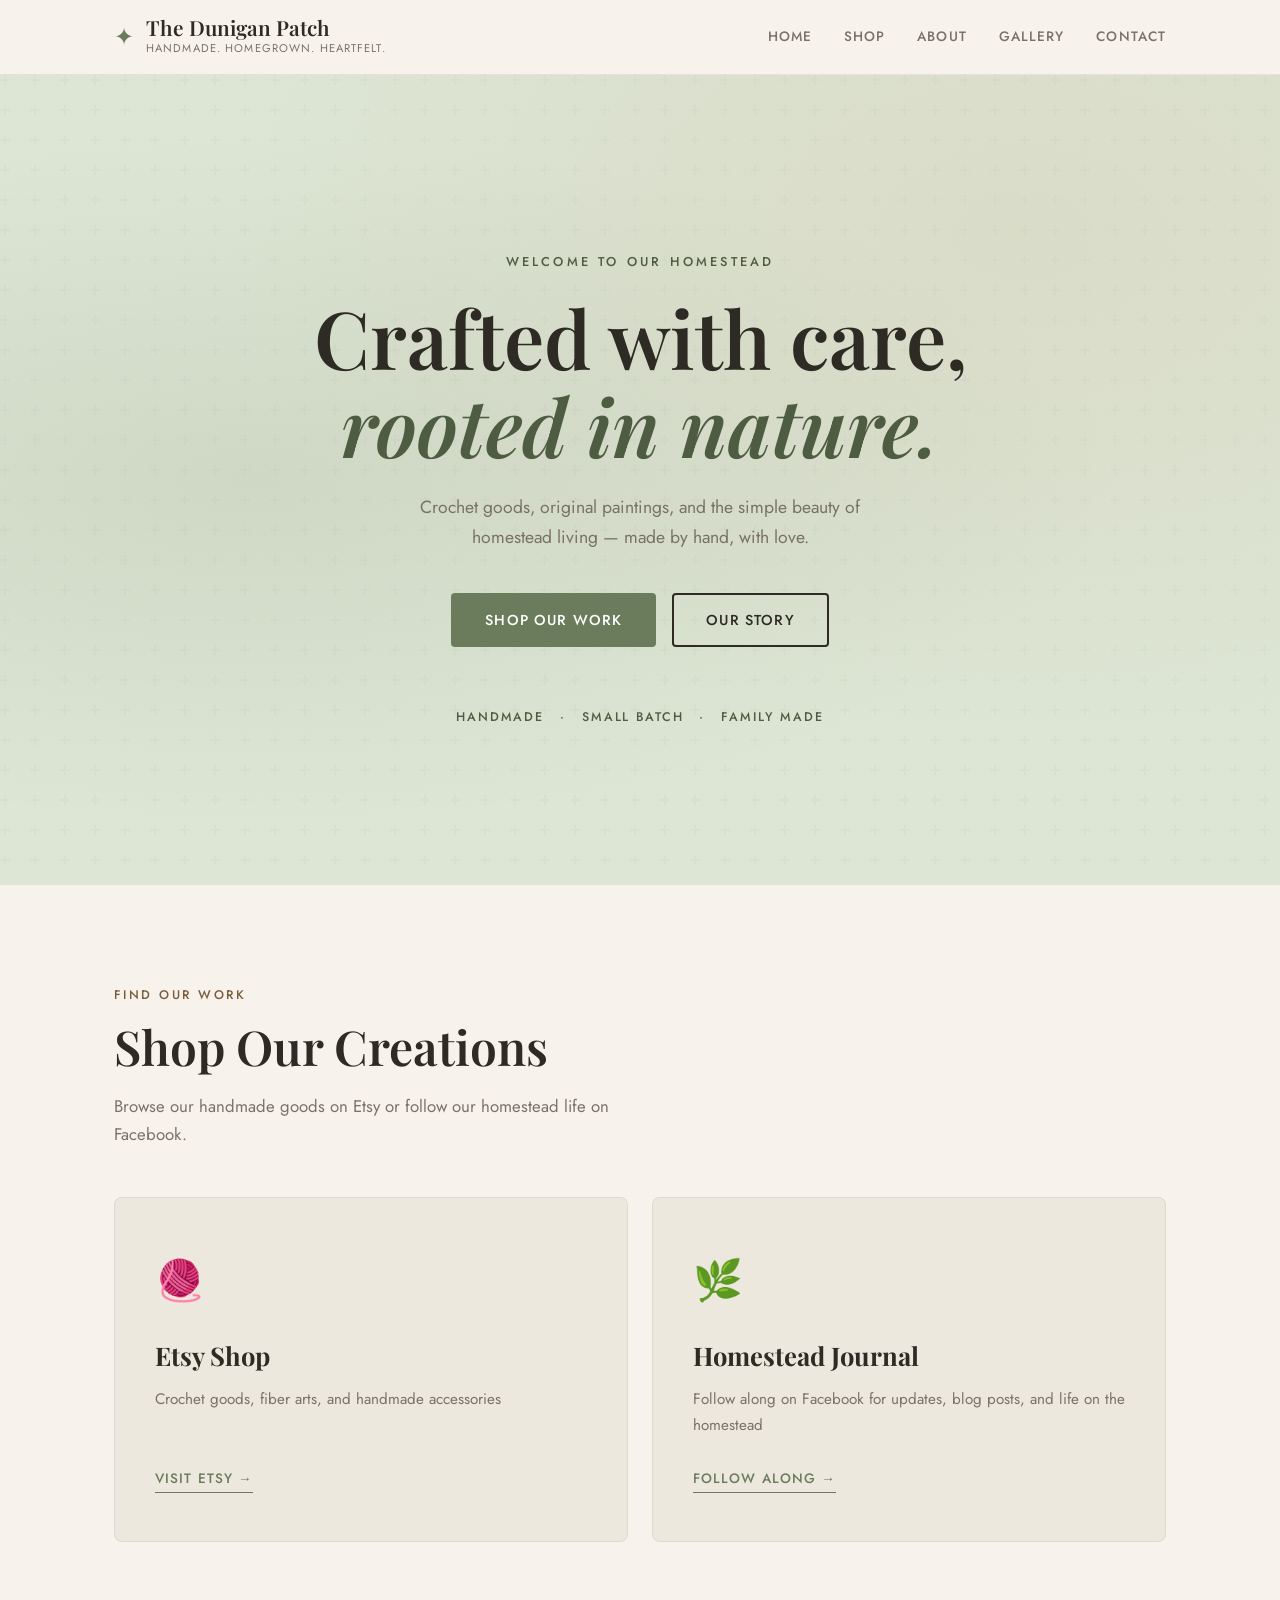
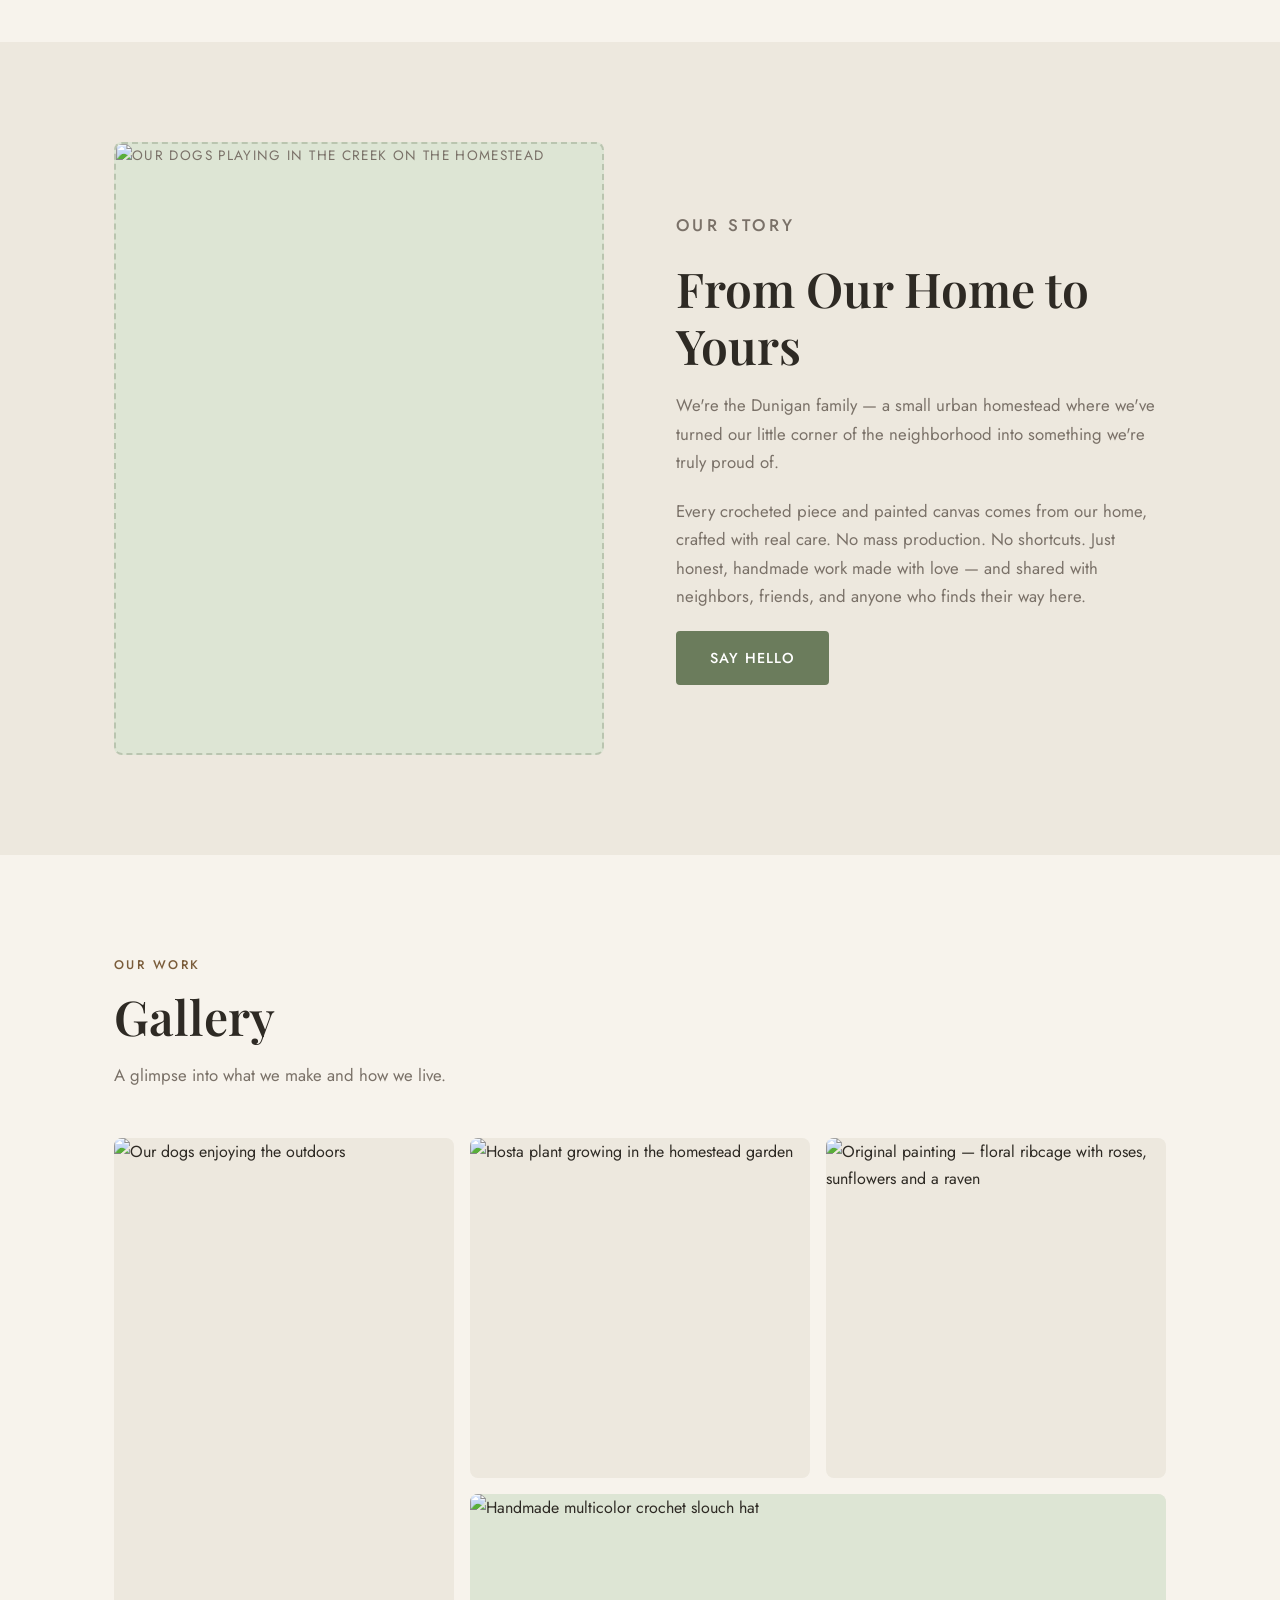
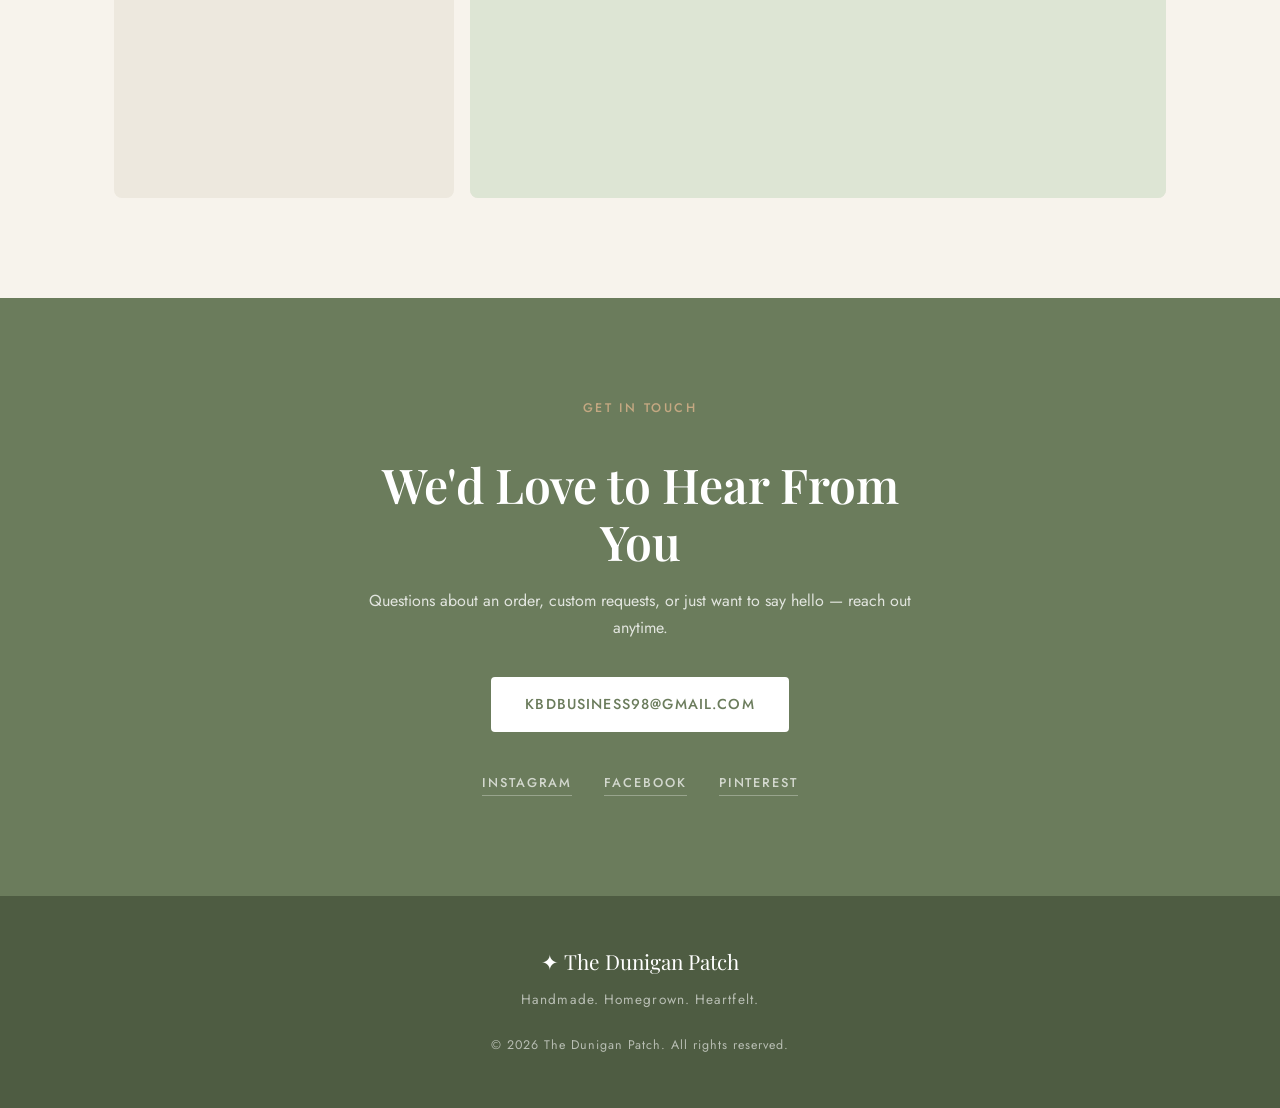
==== commit db1fc3a7: "Update index.html" ====
--- a/index.html
+++ b/index.html
@@ -94,8 +94,8 @@
       <div class="about-text">
         <p class="section-label">Our story</p>
         <h2 class="section-title">From Our Home to Yours</h2>
-        <p>We're the Dunigan family — building a homestead life grounded in purpose, creativity, and the beauty of making things by hand.</p>
-        <p>Every crocheted piece and painted canvas comes from our home, crafted with real care. No mass production. No shortcuts. Just honest, handmade work we're proud to share.</p>
+        <p>We're the Dunigan family — a small urban homestead where we've turned our little corner of the neighborhood into something we're truly proud of.</p>
+        <p>Every crocheted piece and painted canvas comes from our home, crafted with real care. No mass production. No shortcuts. Just honest, handmade work made with love — and shared with neighbors, friends, and anyone who finds their way here.</p>
         <a href="#contact" class="btn btn-primary">Say Hello</a>
       </div>
     </div>
@@ -109,7 +109,7 @@
       <p class="section-sub">A glimpse into what we make and how we live.</p>
       <div class="gallery-grid">
         <div class="gallery-item tall">
-          <img src="images/img1.jpg" alt="Our dogs playing in the creek on the homestead" loading="lazy">
+          <img src="images/img1.jpg" alt="Our dogs enjoying the outdoors" loading="lazy">
         </div>
         <div class="gallery-item">
           <img src="images/img2.jpg" alt="Hosta plant growing in the homestead garden" loading="lazy">
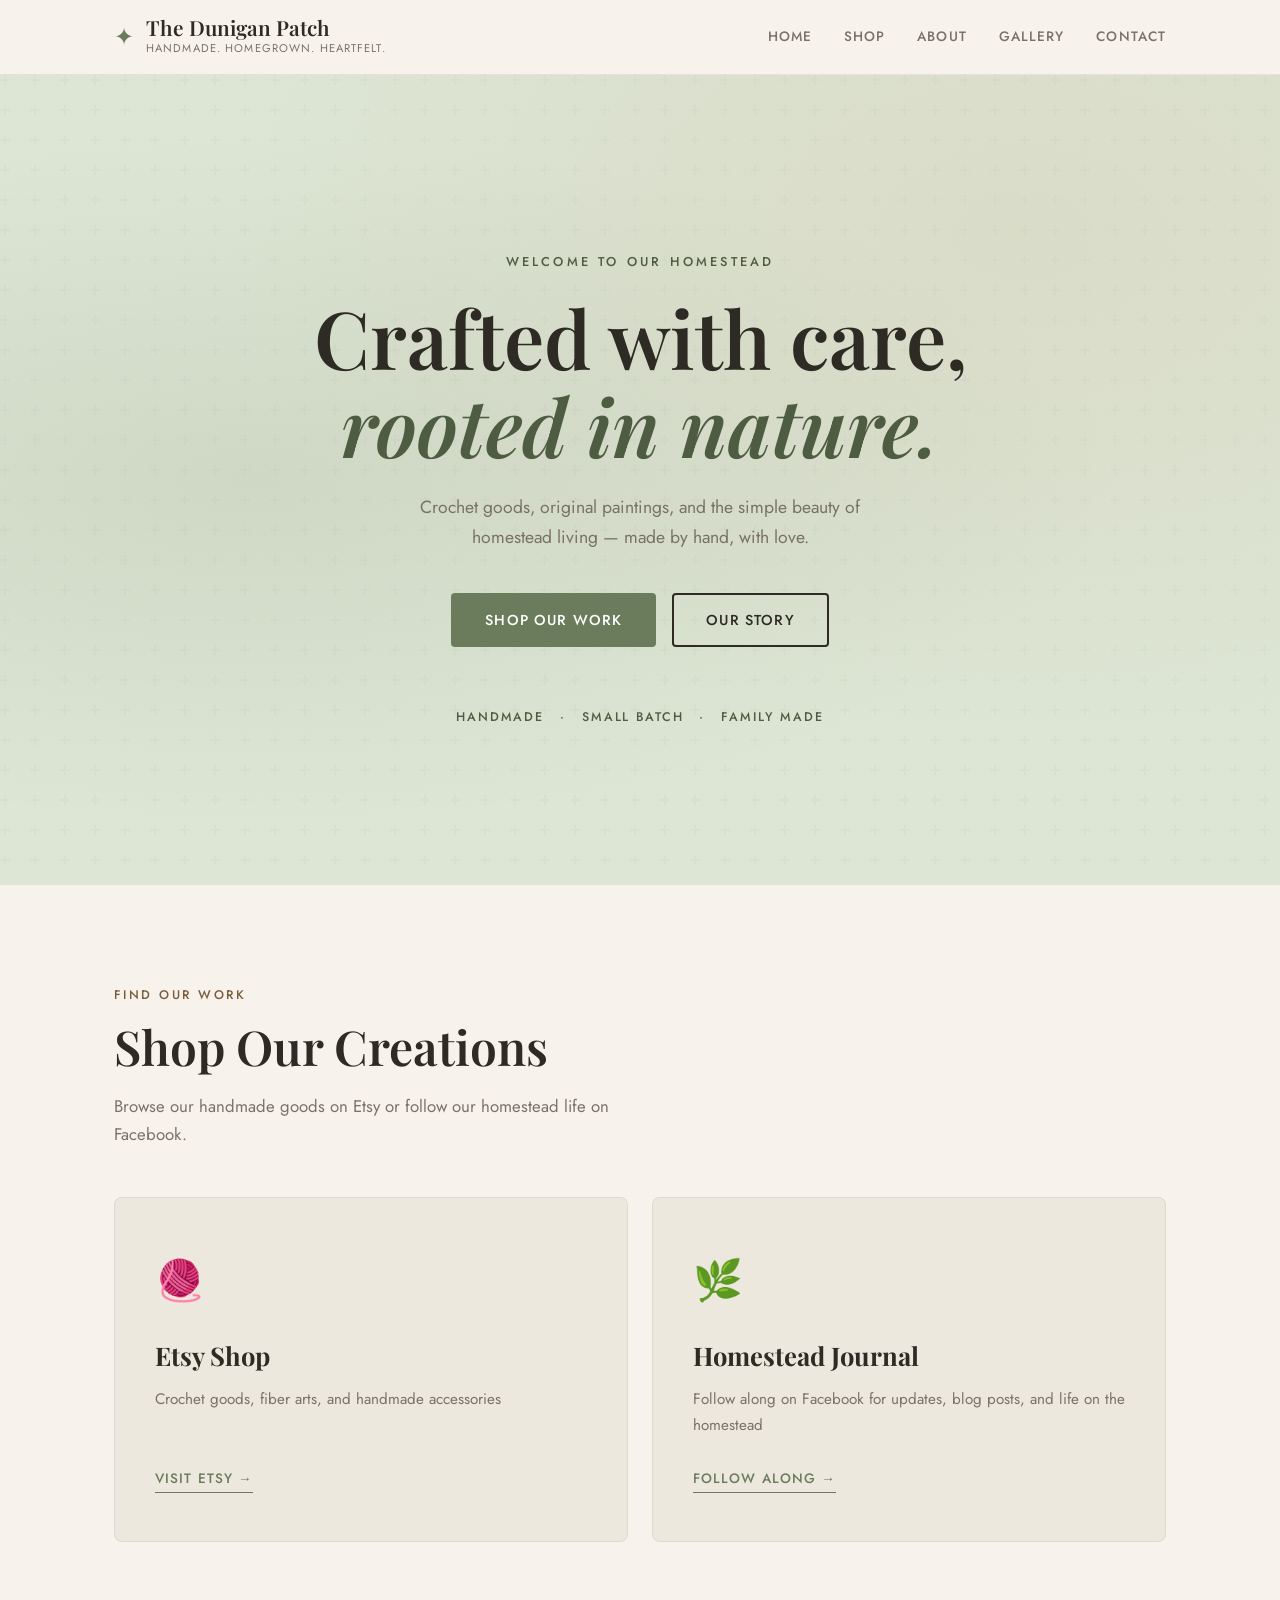
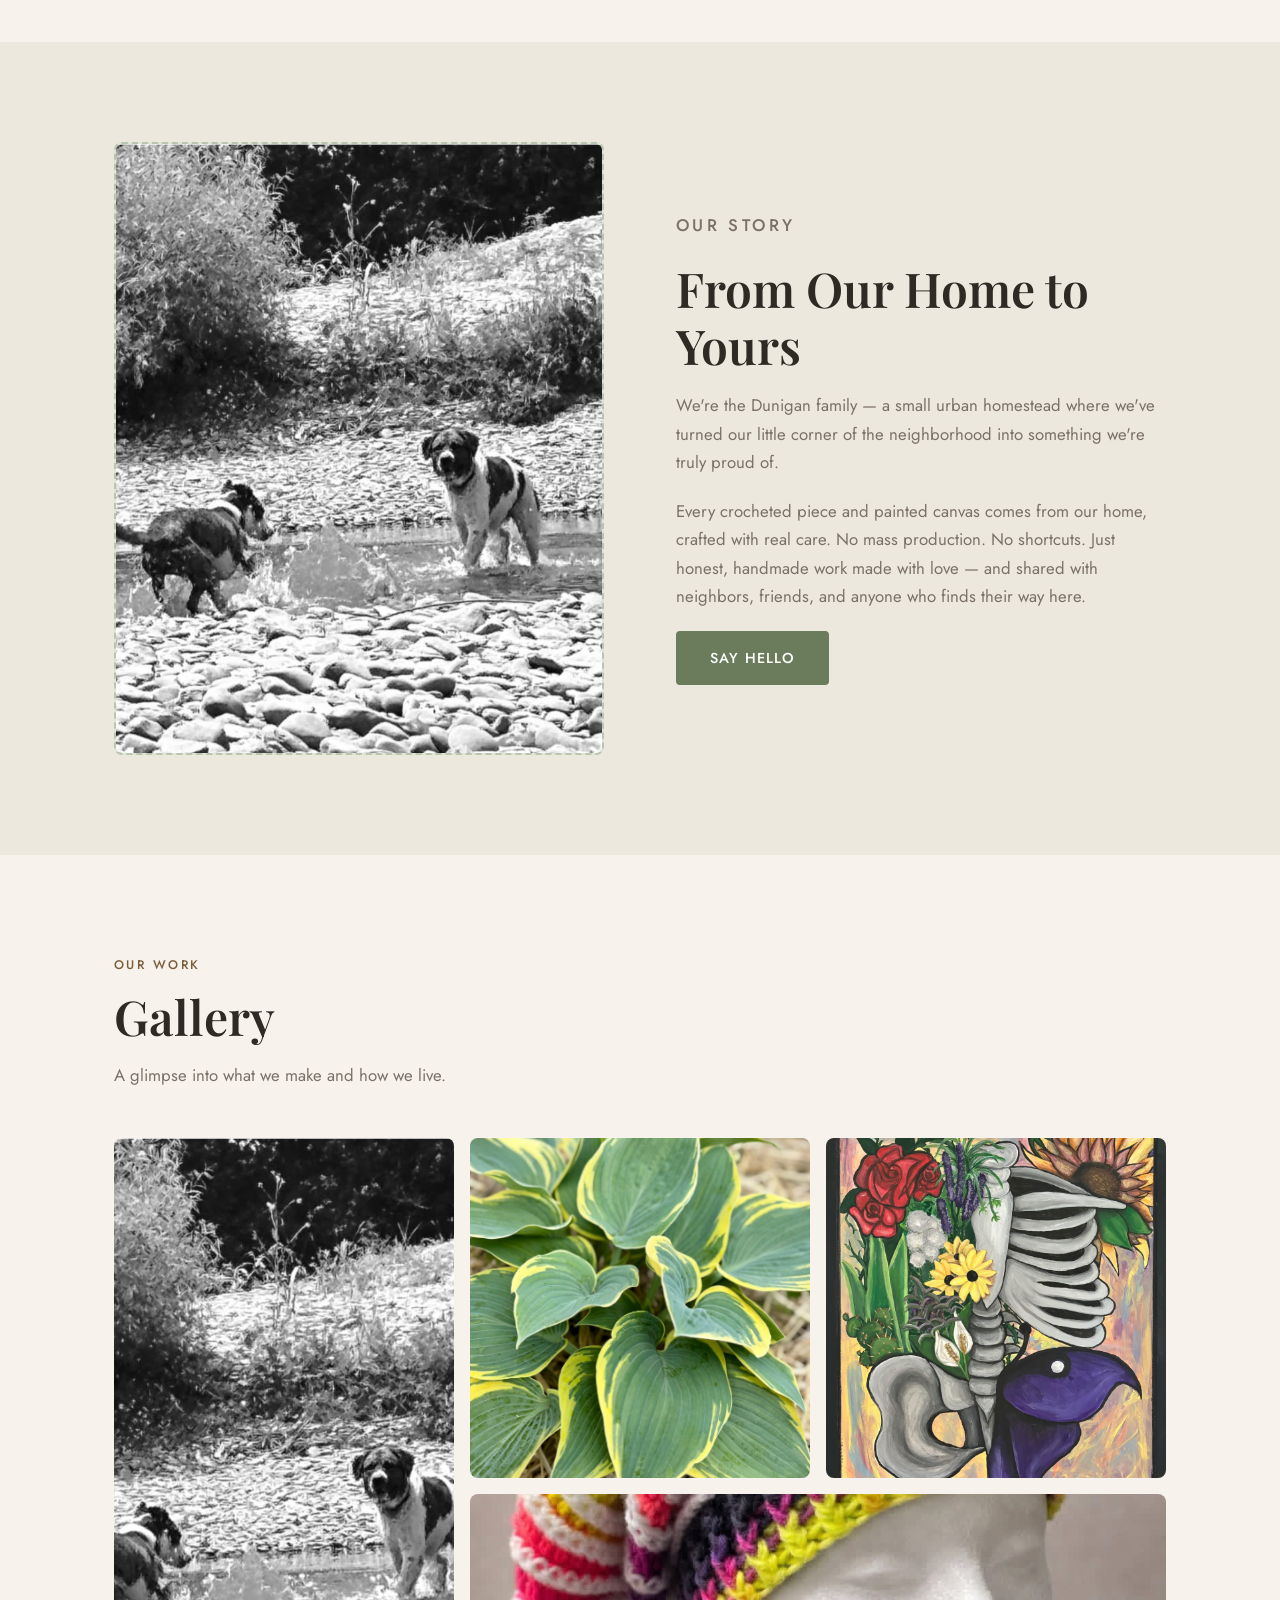
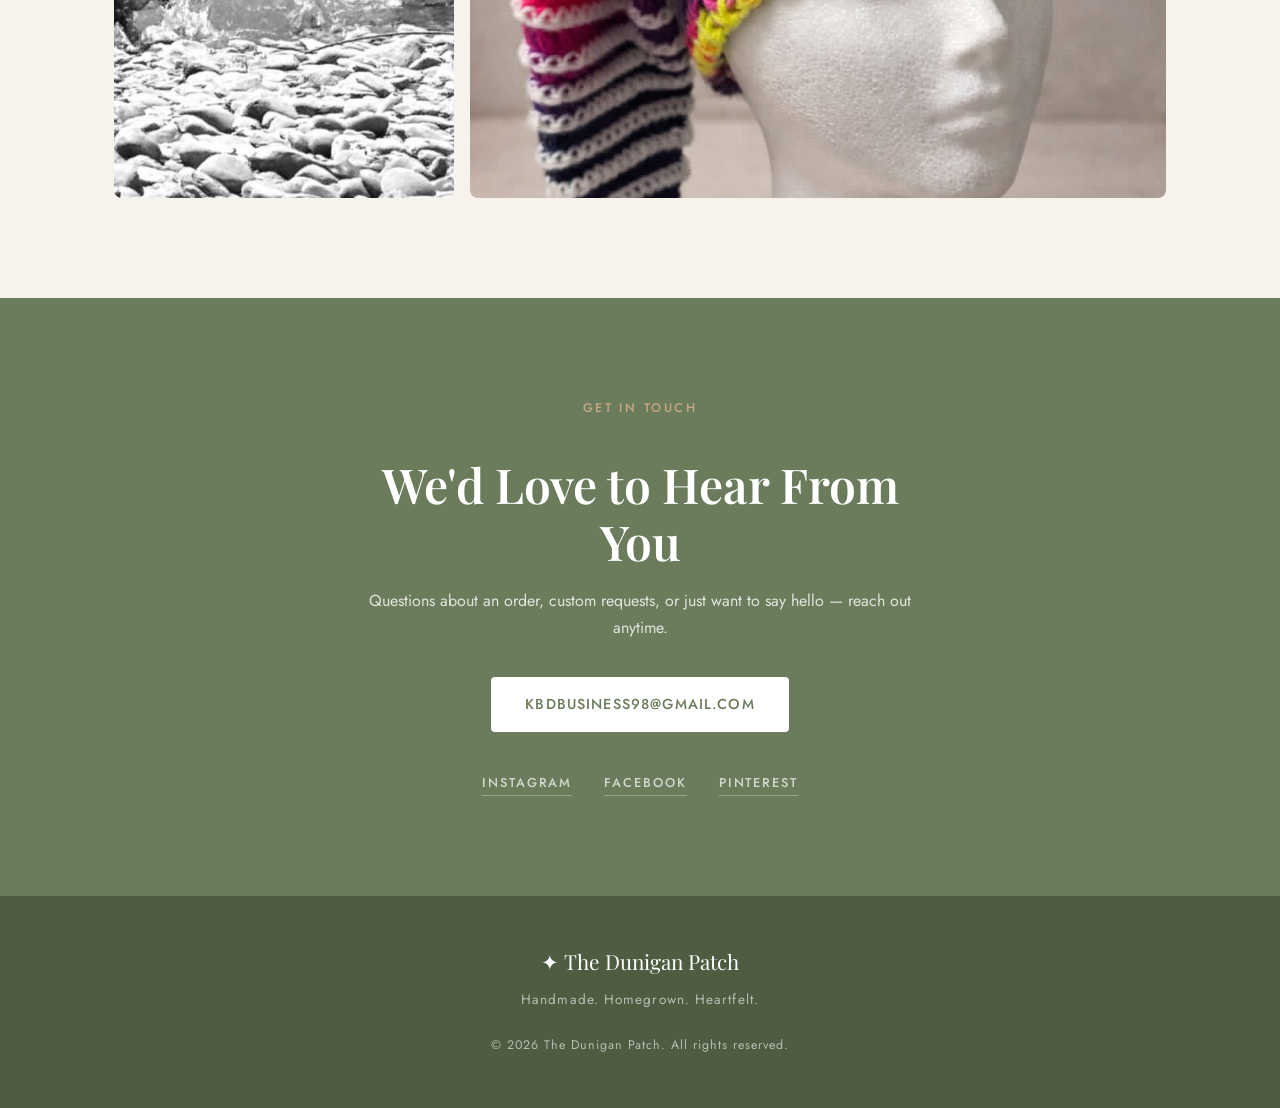
==== commit 28e8344f: "Update index.html" ====
--- a/index.html
+++ b/index.html
@@ -1,4 +1,5 @@
 <!DOCTYPE html>
+
 <html lang="en">
 <head>
   <meta charset="UTF-8">
@@ -13,6 +14,7 @@
 <body>
 
   <!-- HEADER -->
+
   <header class="site-header">
     <div class="header-inner">
       <div class="logo">
@@ -42,6 +44,7 @@
   </header>
 
   <!-- HERO -->
+
   <section class="hero" id="home">
     <div class="hero-texture"></div>
     <div class="hero-content">
@@ -63,6 +66,7 @@
   </section>
 
   <!-- SHOP -->
+
   <section class="shop" id="shop">
     <div class="section-inner">
       <p class="section-label">Find our work</p>
@@ -86,10 +90,11 @@
   </section>
 
   <!-- ABOUT -->
+
   <section class="about" id="about">
     <div class="section-inner about-inner">
       <div class="about-image-placeholder">
-        <img src="images/img1.jpg" alt="Our dogs playing in the creek on the homestead" loading="lazy">
+        <img src="images/img1.JPG" alt="Our dogs enjoying the outdoors" loading="lazy">
       </div>
       <div class="about-text">
         <p class="section-label">Our story</p>
@@ -102,6 +107,7 @@
   </section>
 
   <!-- GALLERY -->
+
   <section class="gallery" id="gallery">
     <div class="section-inner">
       <p class="section-label">Our work</p>
@@ -109,22 +115,23 @@
       <p class="section-sub">A glimpse into what we make and how we live.</p>
       <div class="gallery-grid">
         <div class="gallery-item tall">
-          <img src="images/img1.jpg" alt="Our dogs enjoying the outdoors" loading="lazy">
+          <img src="images/img1.JPG" alt="Our dogs enjoying the outdoors" loading="lazy">
         </div>
         <div class="gallery-item">
-          <img src="images/img2.jpg" alt="Hosta plant growing in the homestead garden" loading="lazy">
+          <img src="images/img2.JPG" alt="Hosta plant growing in the homestead garden" loading="lazy">
         </div>
         <div class="gallery-item">
-          <img src="images/img3.jpg" alt="Original painting — floral ribcage with roses, sunflowers and a raven" loading="lazy">
+          <img src="images/img3.JPG" alt="Original painting — floral ribcage with roses, sunflowers and a raven" loading="lazy">
         </div>
         <div class="gallery-item wide">
-          <img src="images/img4.jpg" alt="Handmade multicolor crochet slouch hat" loading="lazy">
+          <img src="images/img4.JPG" alt="Handmade multicolor crochet slouch hat" loading="lazy">
         </div>
       </div>
     </div>
   </section>
 
   <!-- CONTACT -->
+
   <section class="contact" id="contact">
     <div class="section-inner contact-inner">
       <p class="section-label">Get in touch</p>
@@ -140,6 +147,7 @@
   </section>
 
   <!-- FOOTER -->
+
   <footer class="site-footer">
     <div class="footer-inner">
       <div class="footer-logo">
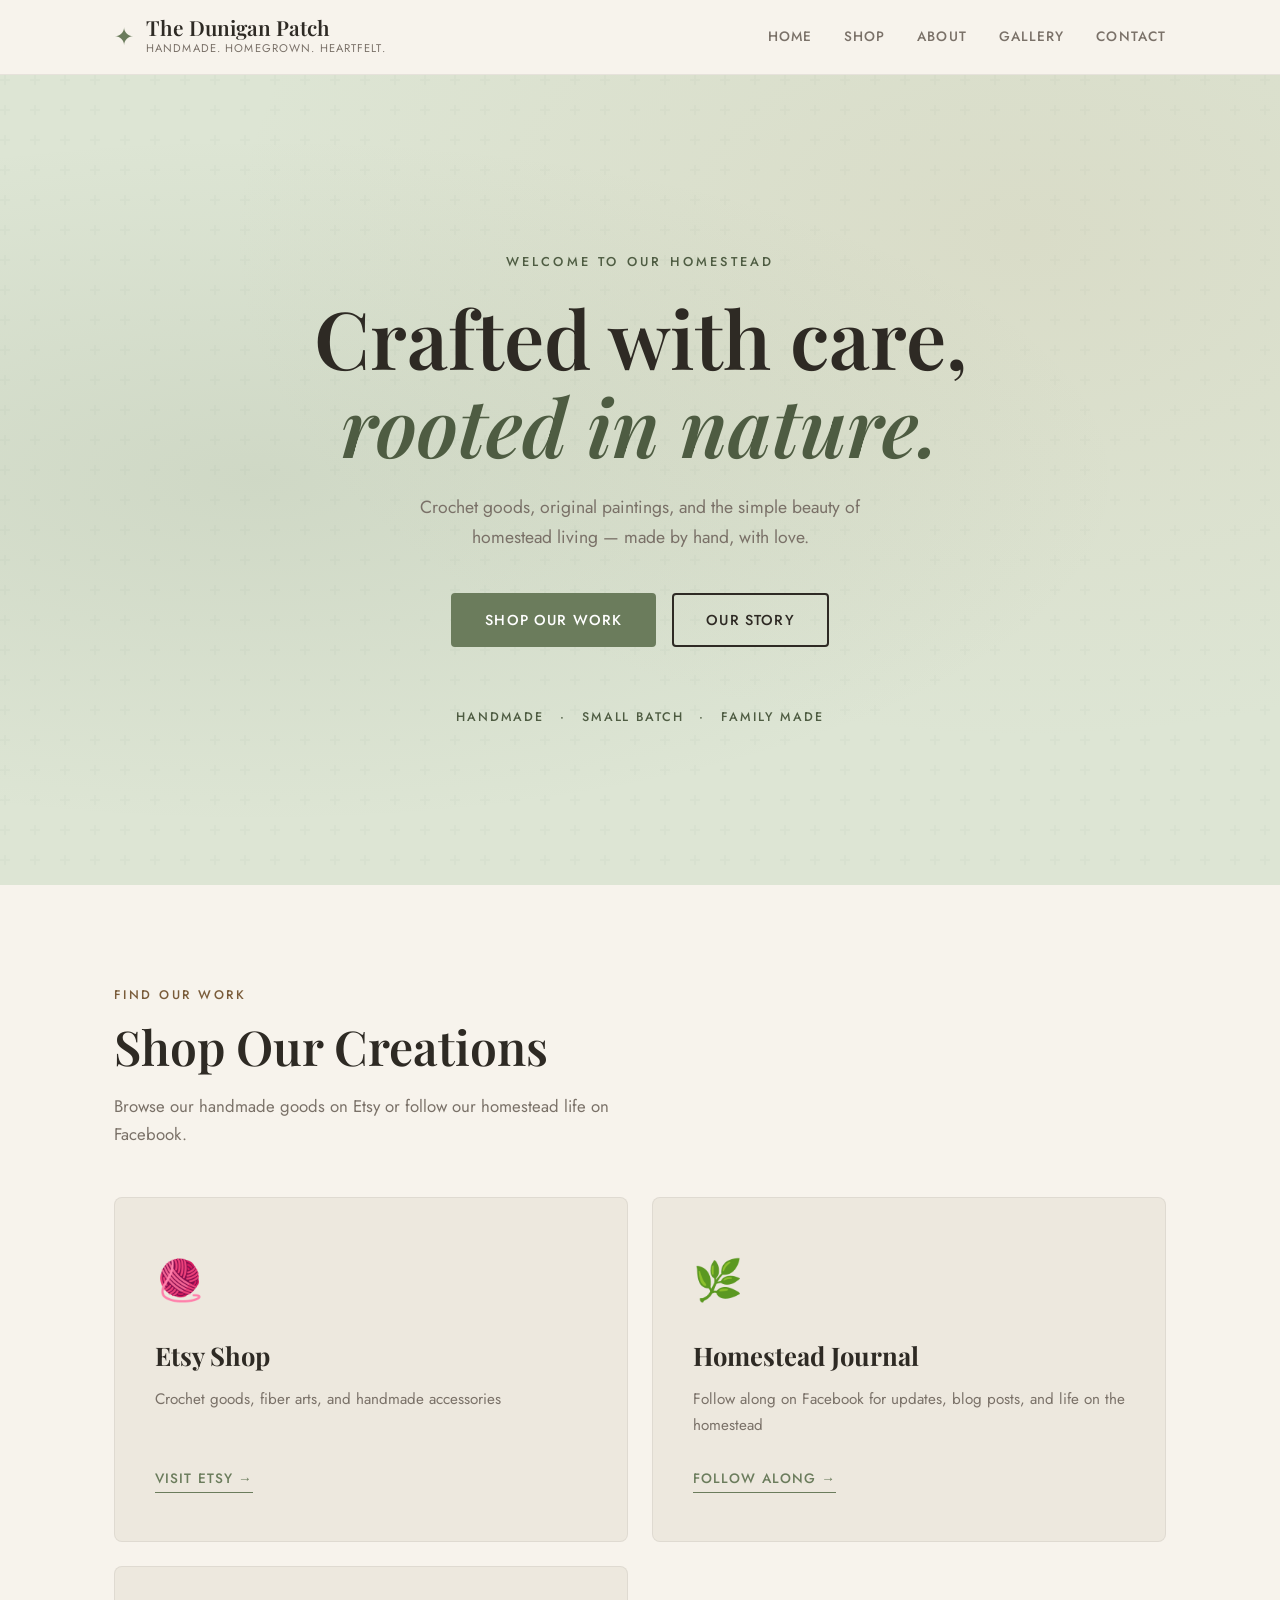
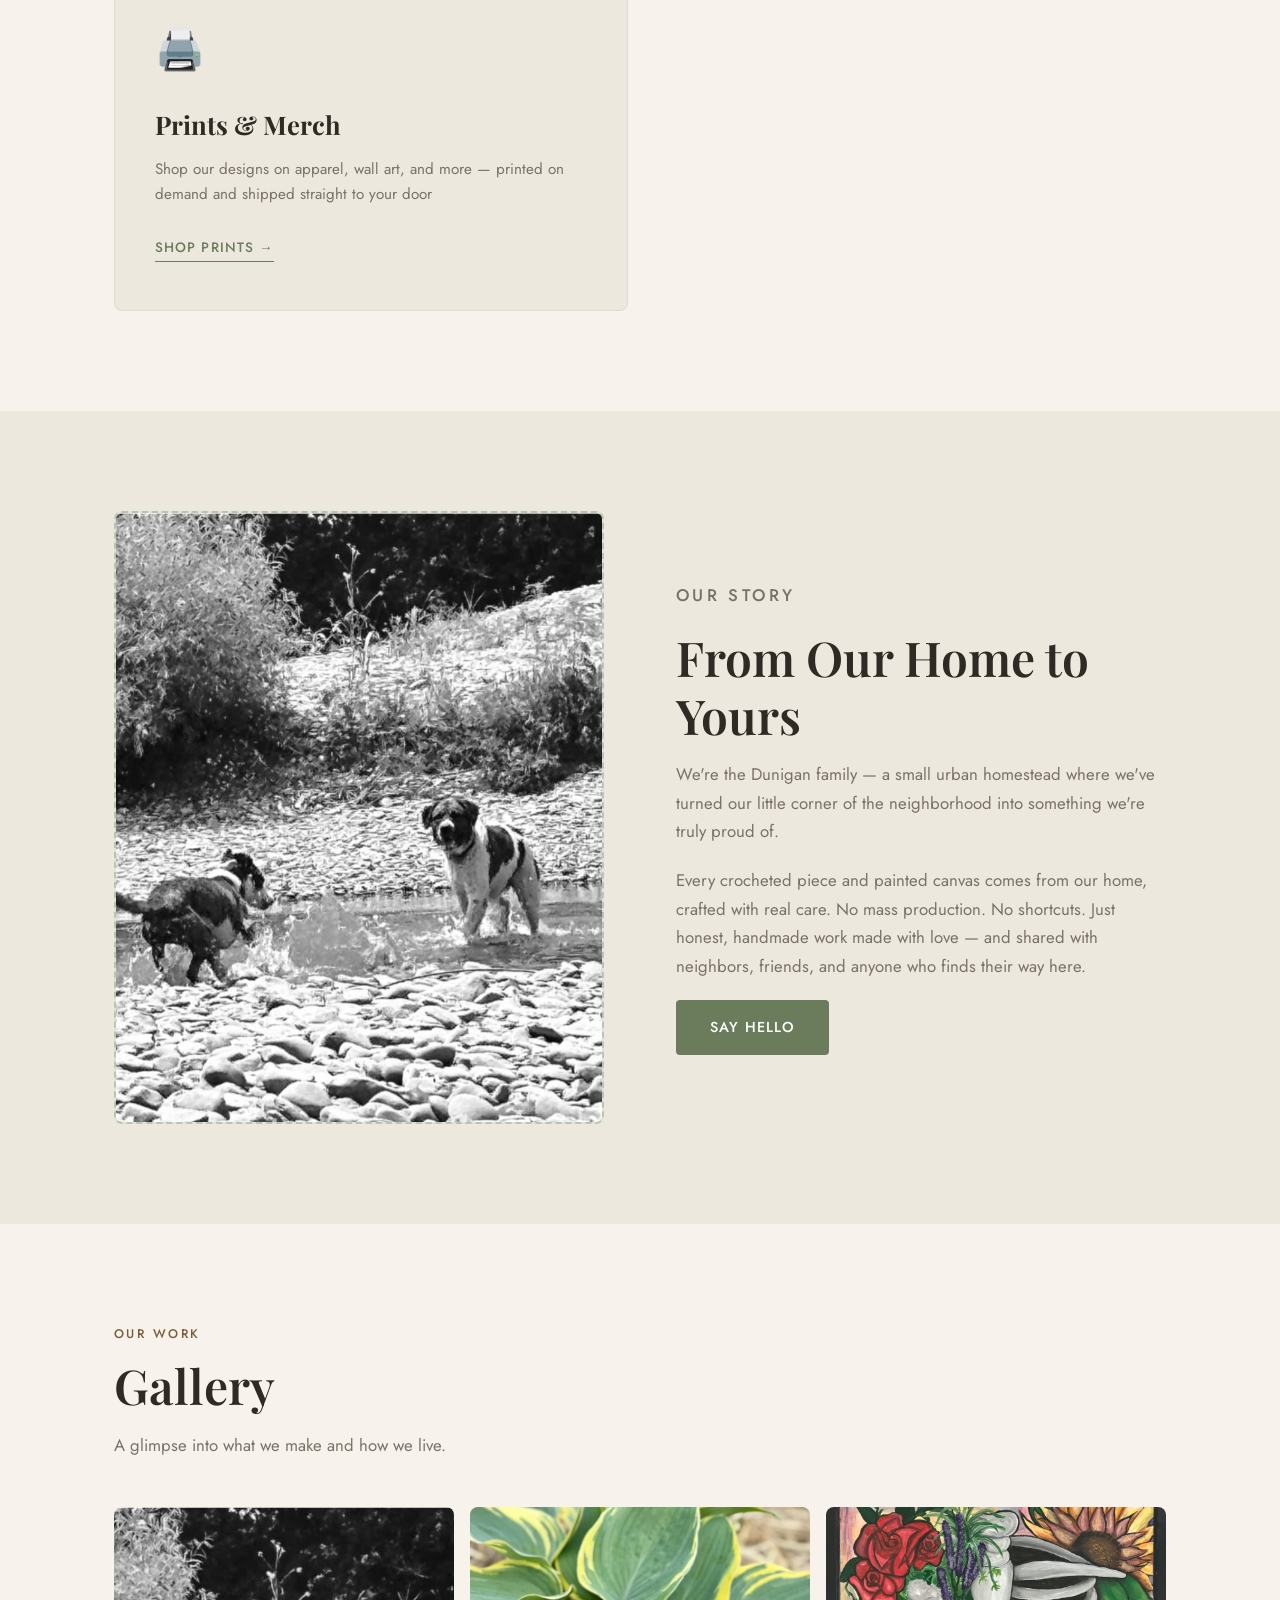
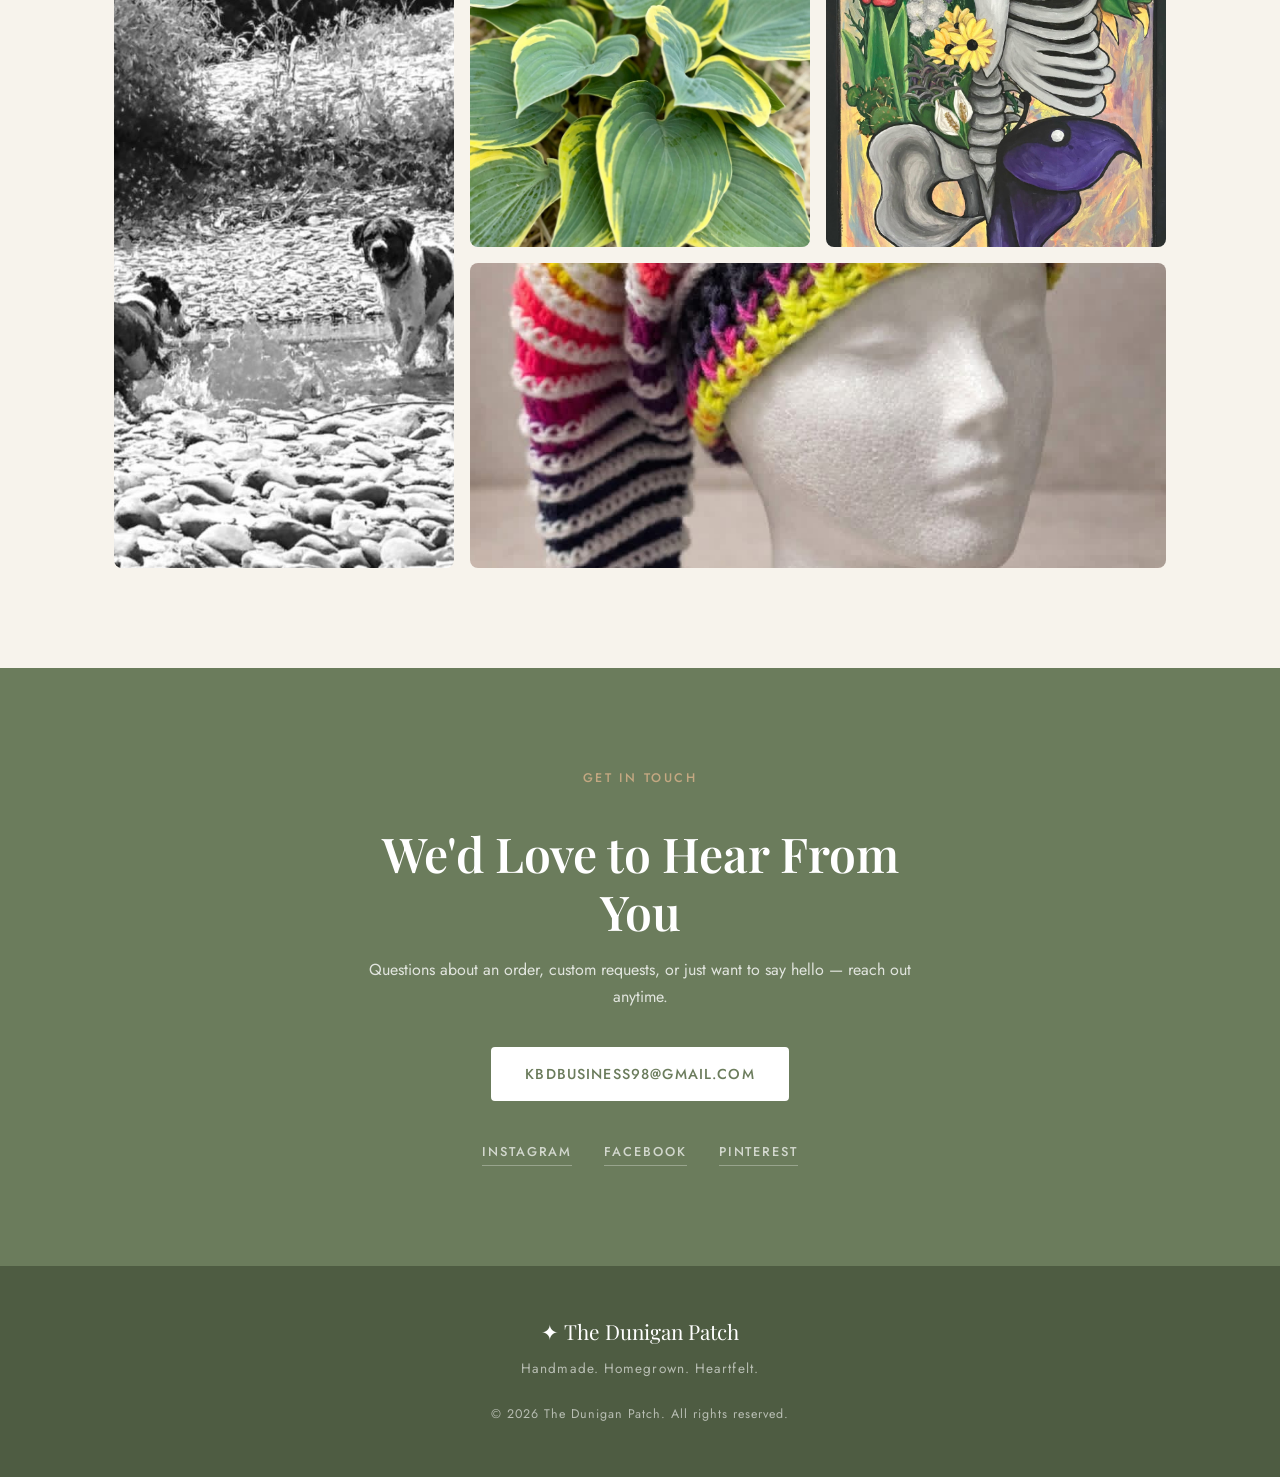
==== commit 24a2deff: "Update index.html" ====
--- a/index.html
+++ b/index.html
@@ -84,6 +84,12 @@
           <h3>Homestead Journal</h3>
           <p>Follow along on Facebook for updates, blog posts, and life on the homestead</p>
           <span class="shop-card-cta">Follow Along →</span>
+        </a>
+        <a href="YOUR_PRINTFUL_LINK" target="_blank" rel="noopener" class="shop-card">
+          <div class="shop-card-icon">🖨️</div>
+          <h3>Prints & Merch</h3>
+          <p>Shop our designs on apparel, wall art, and more — printed on demand and shipped straight to your door</p>
+          <span class="shop-card-cta">Shop Prints →</span>
         </a>
       </div>
     </div>
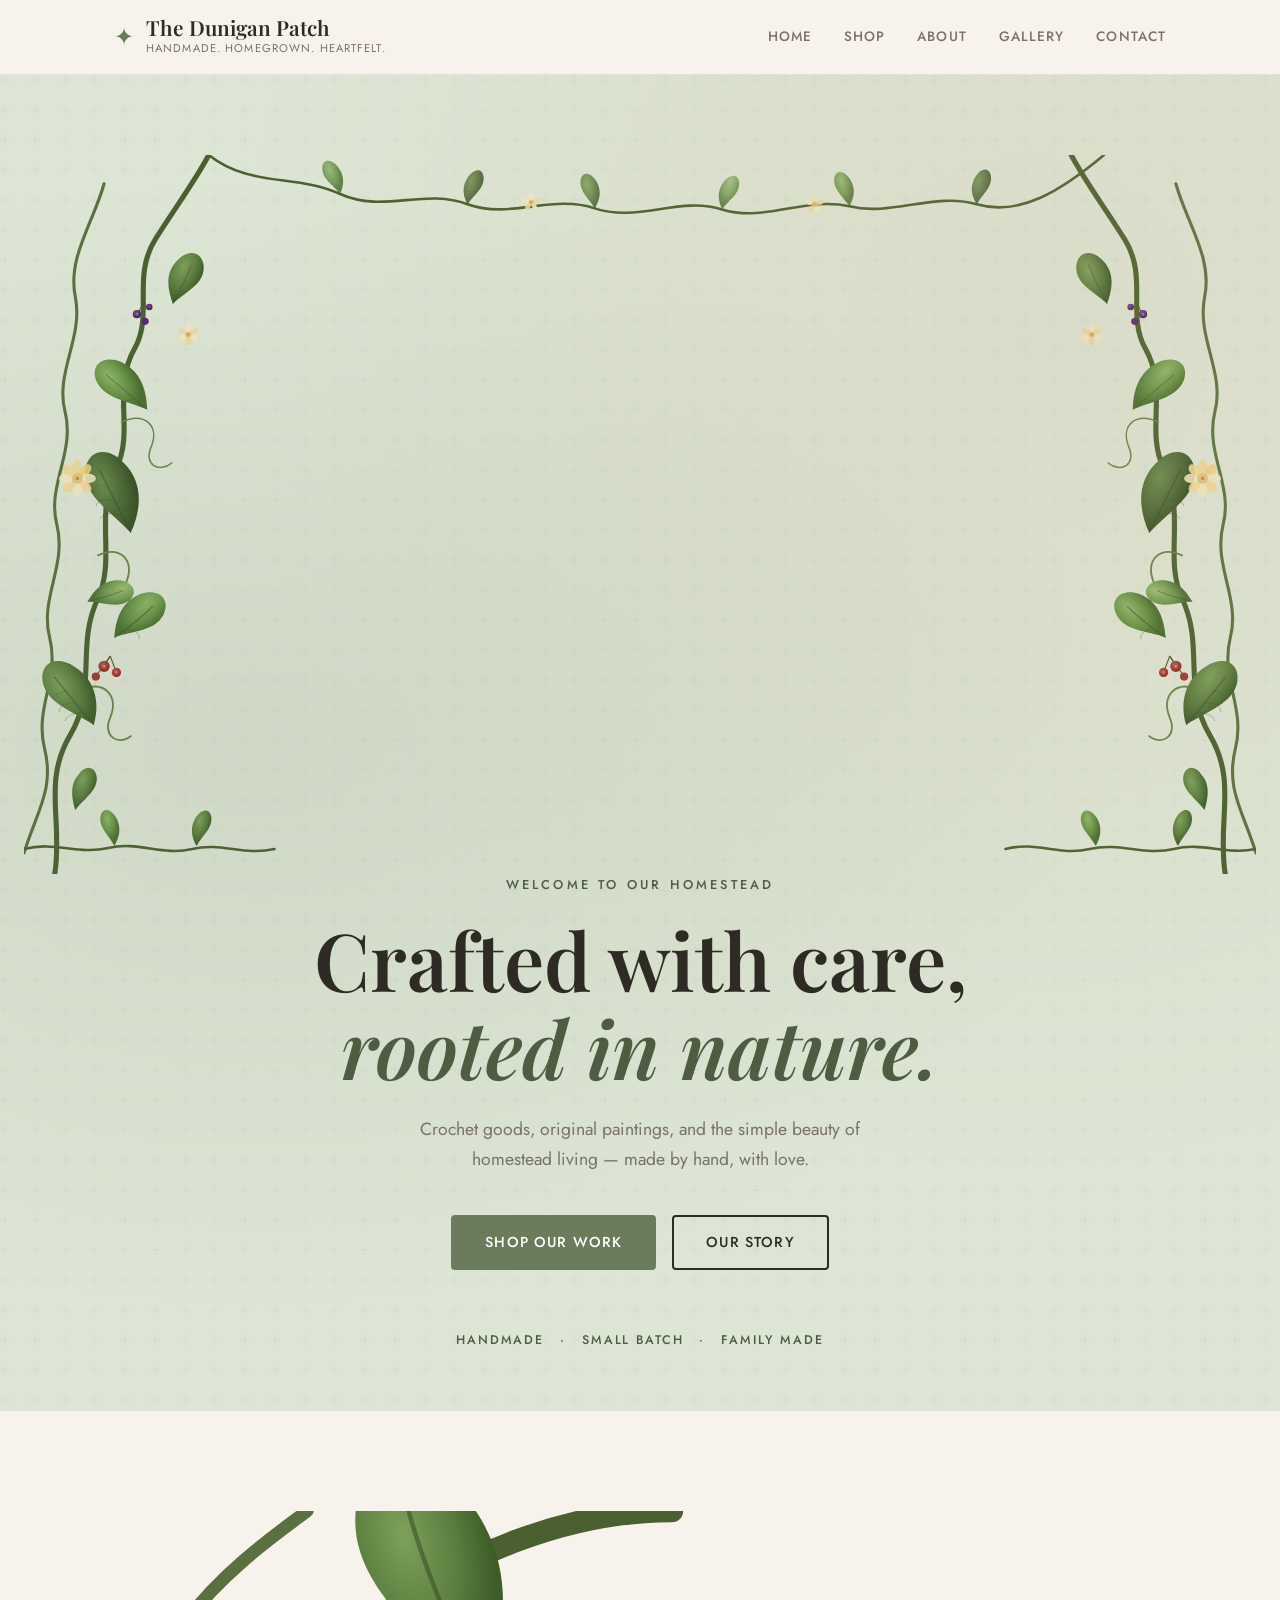
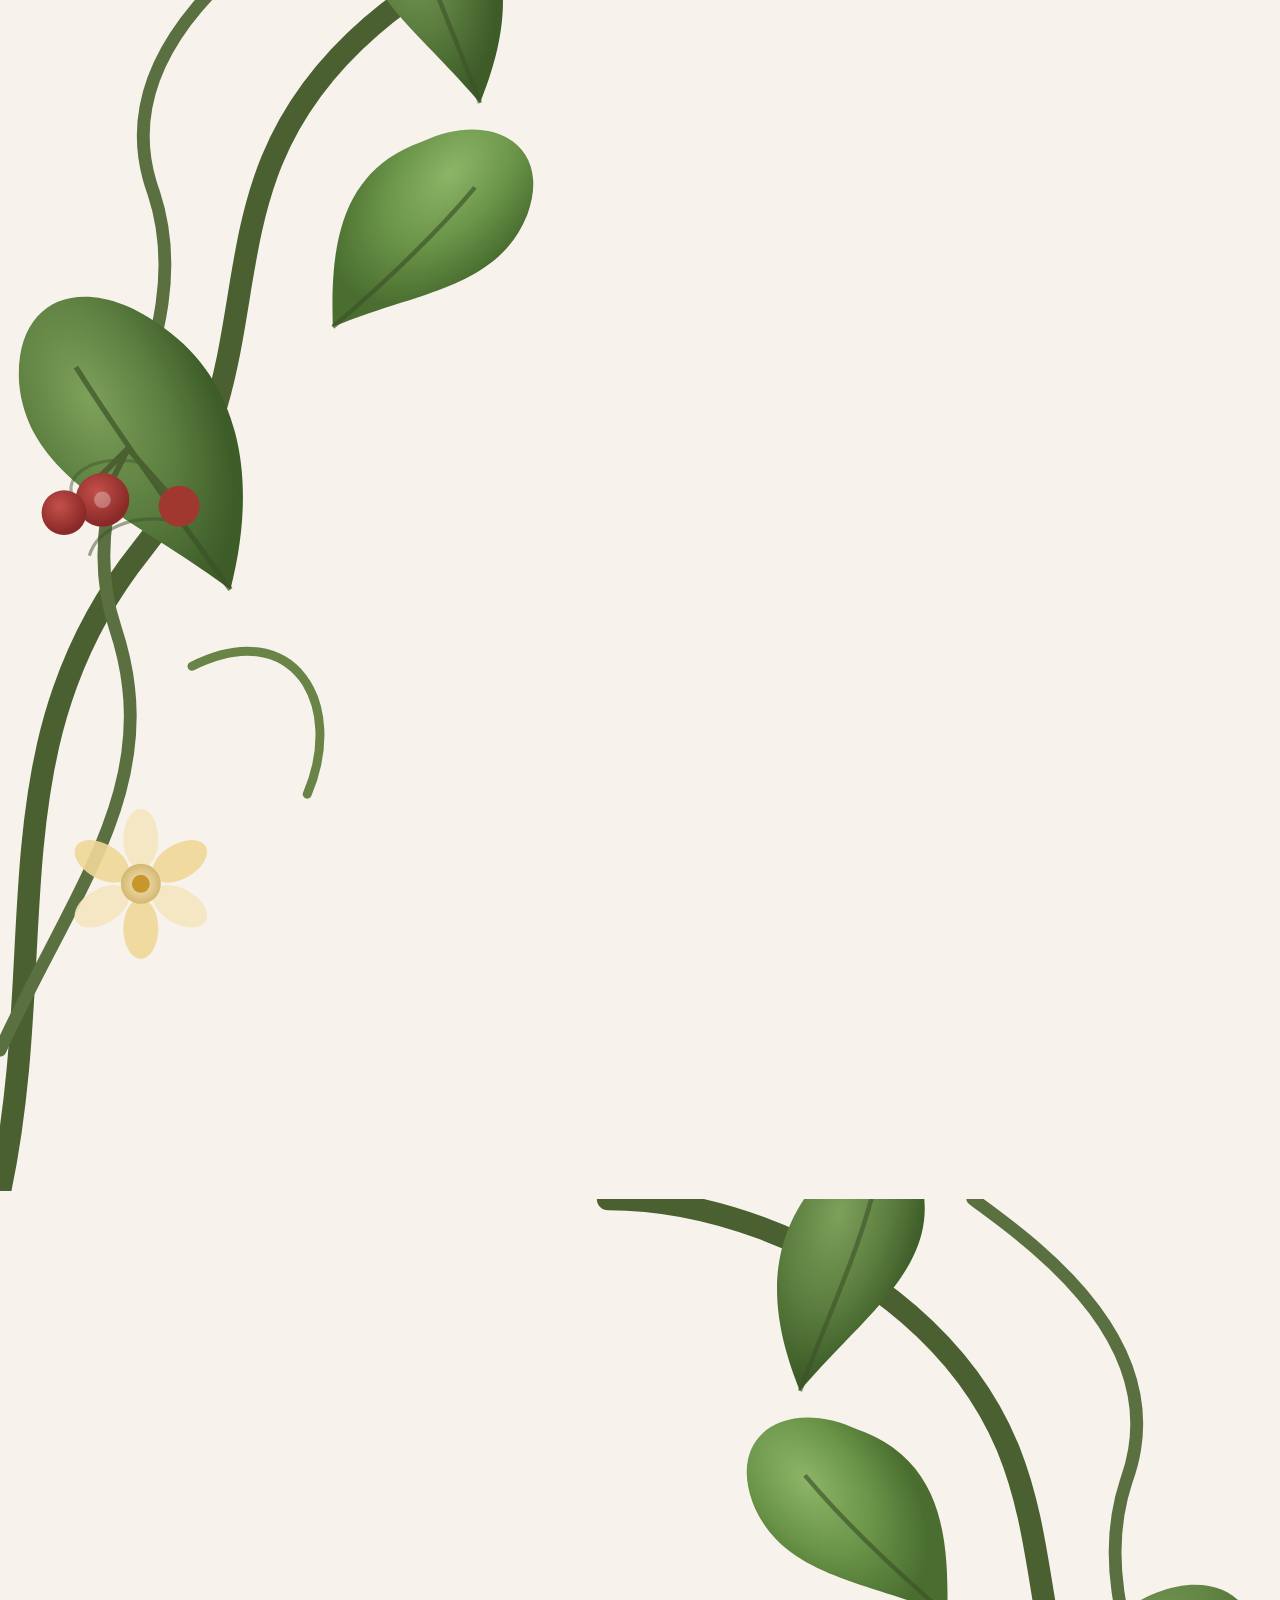
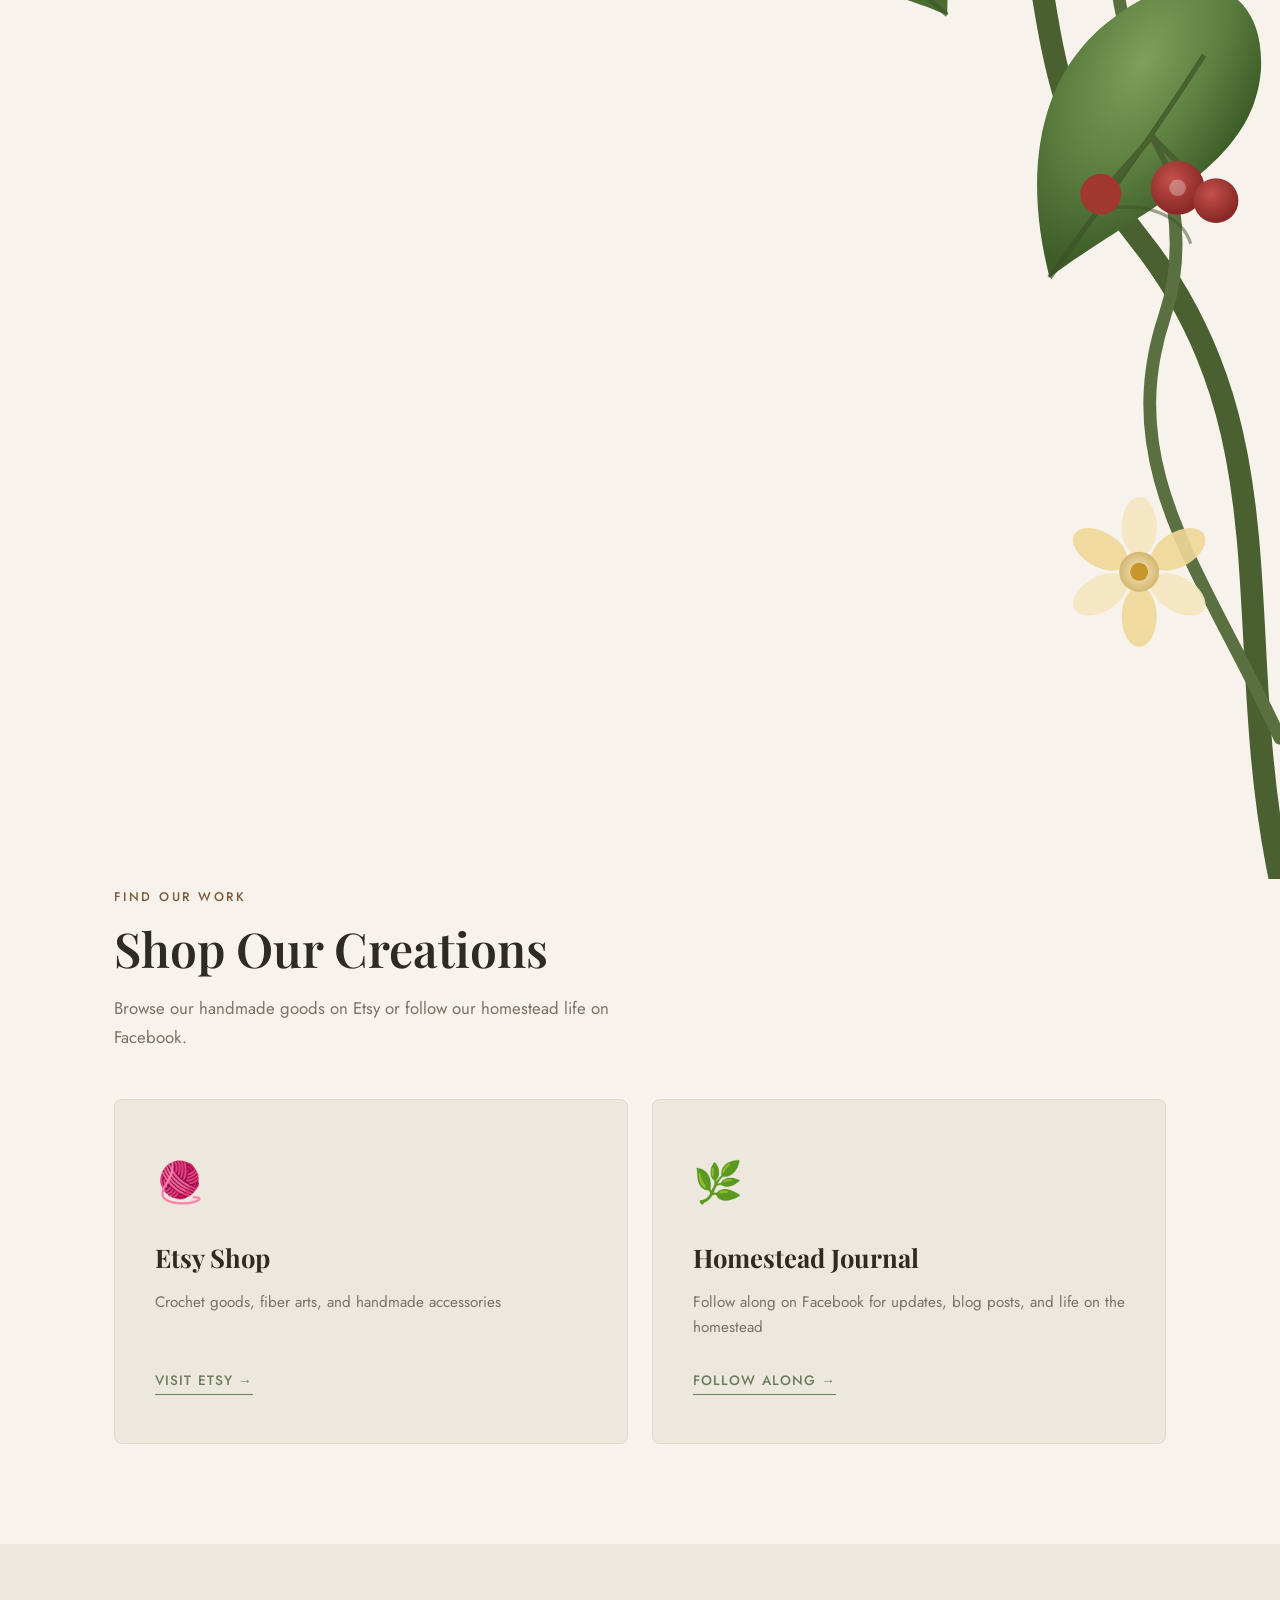
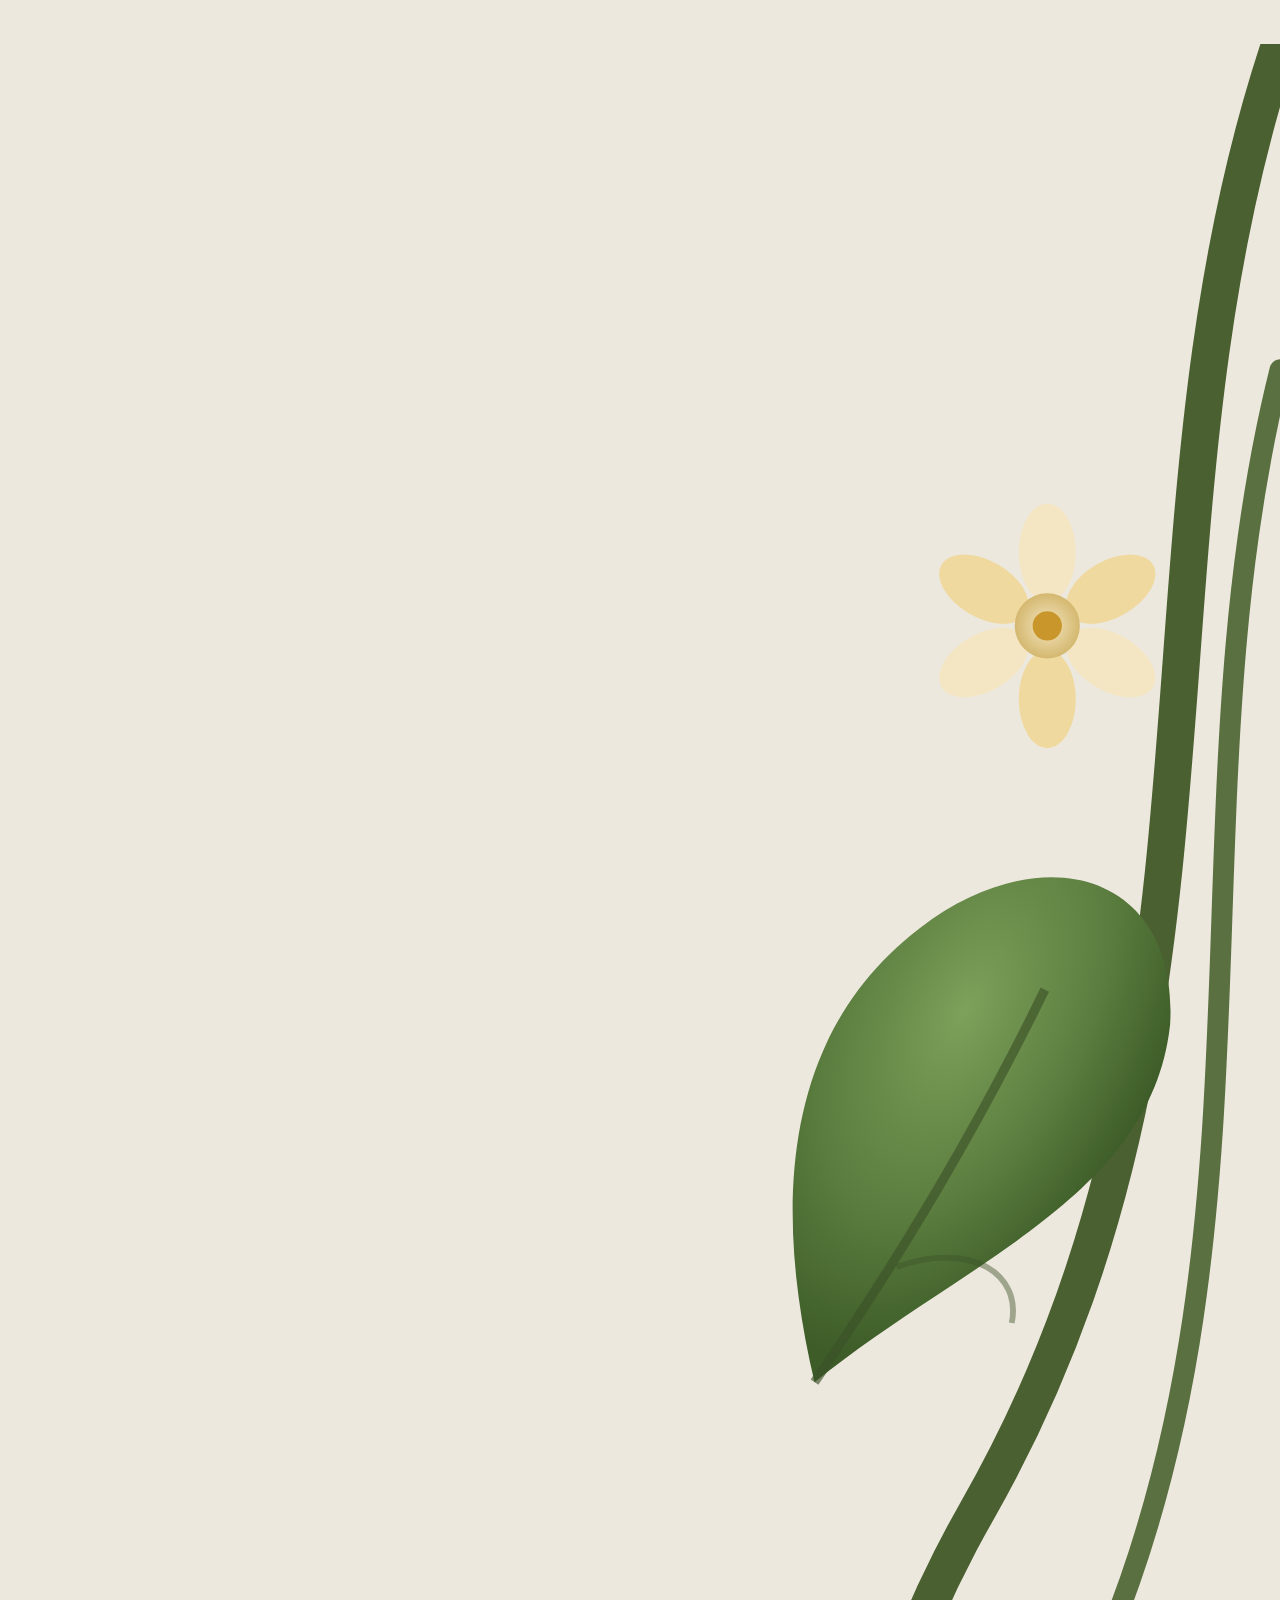
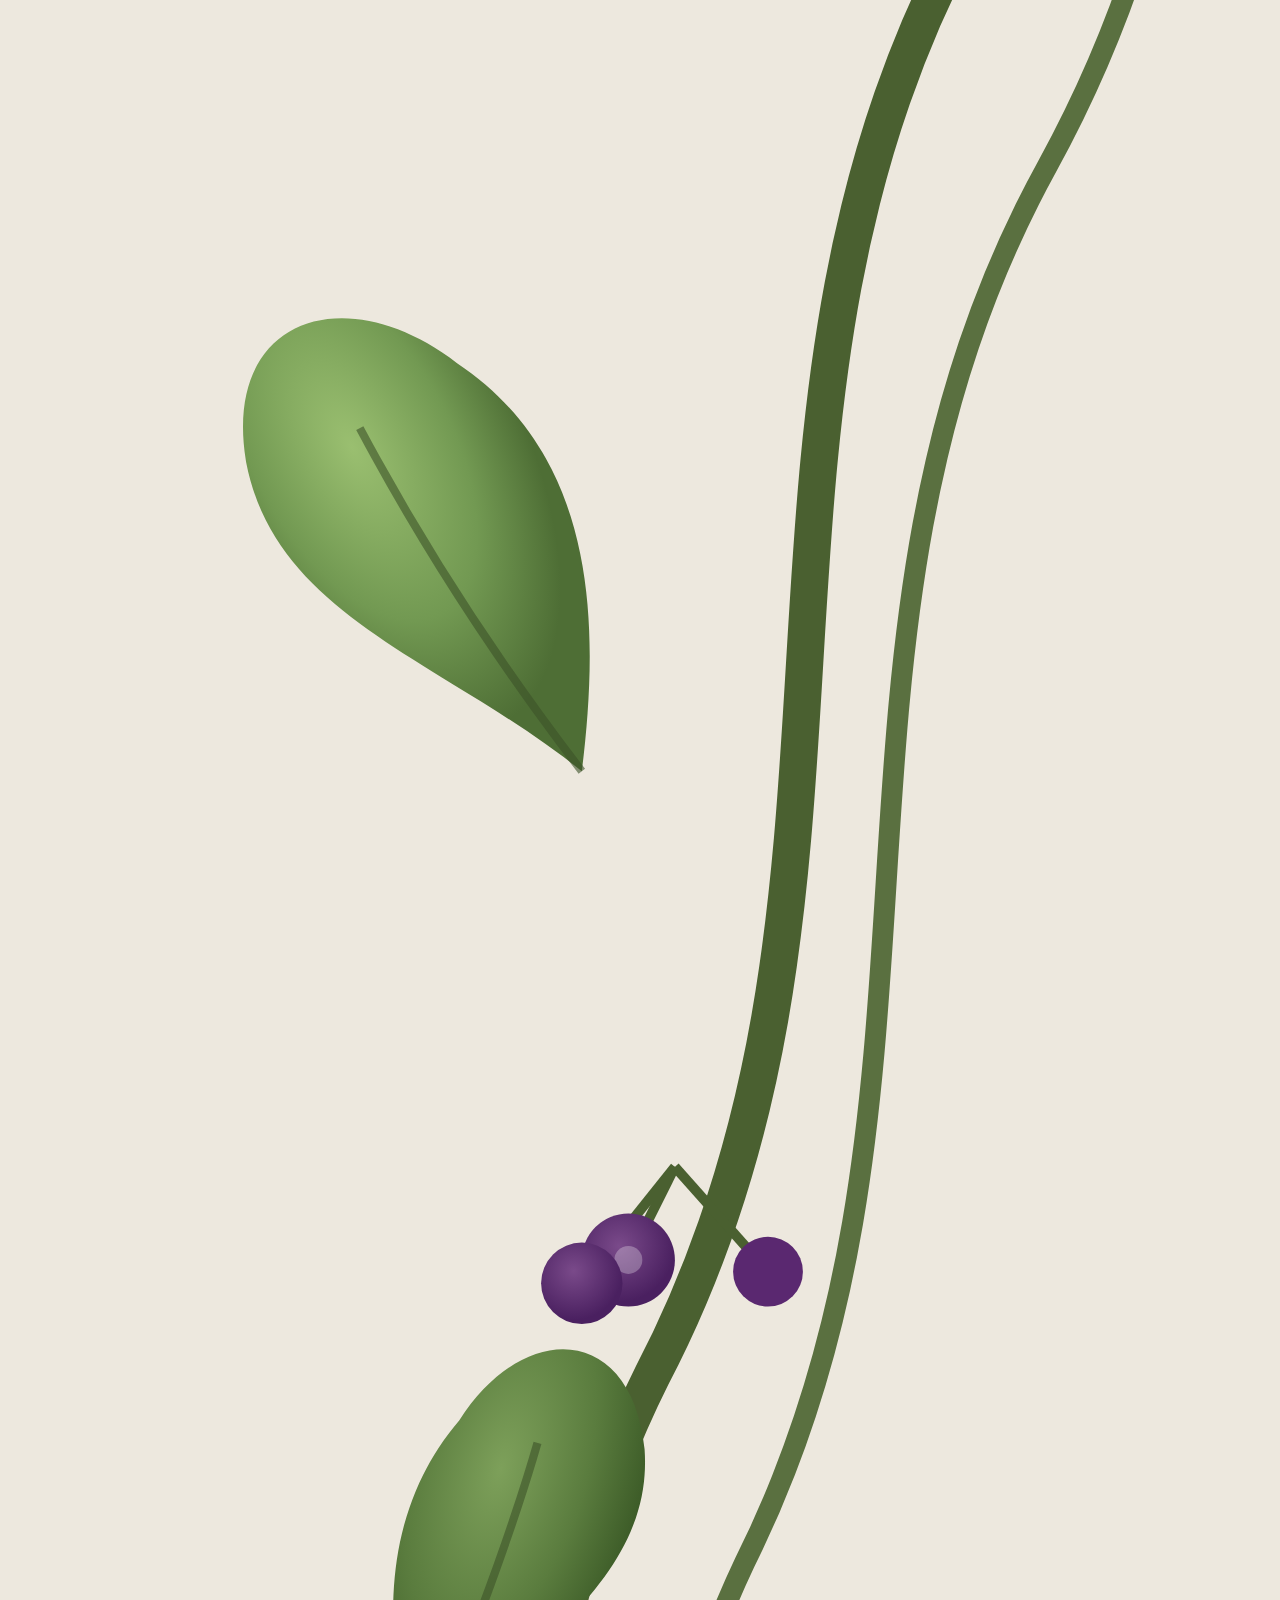
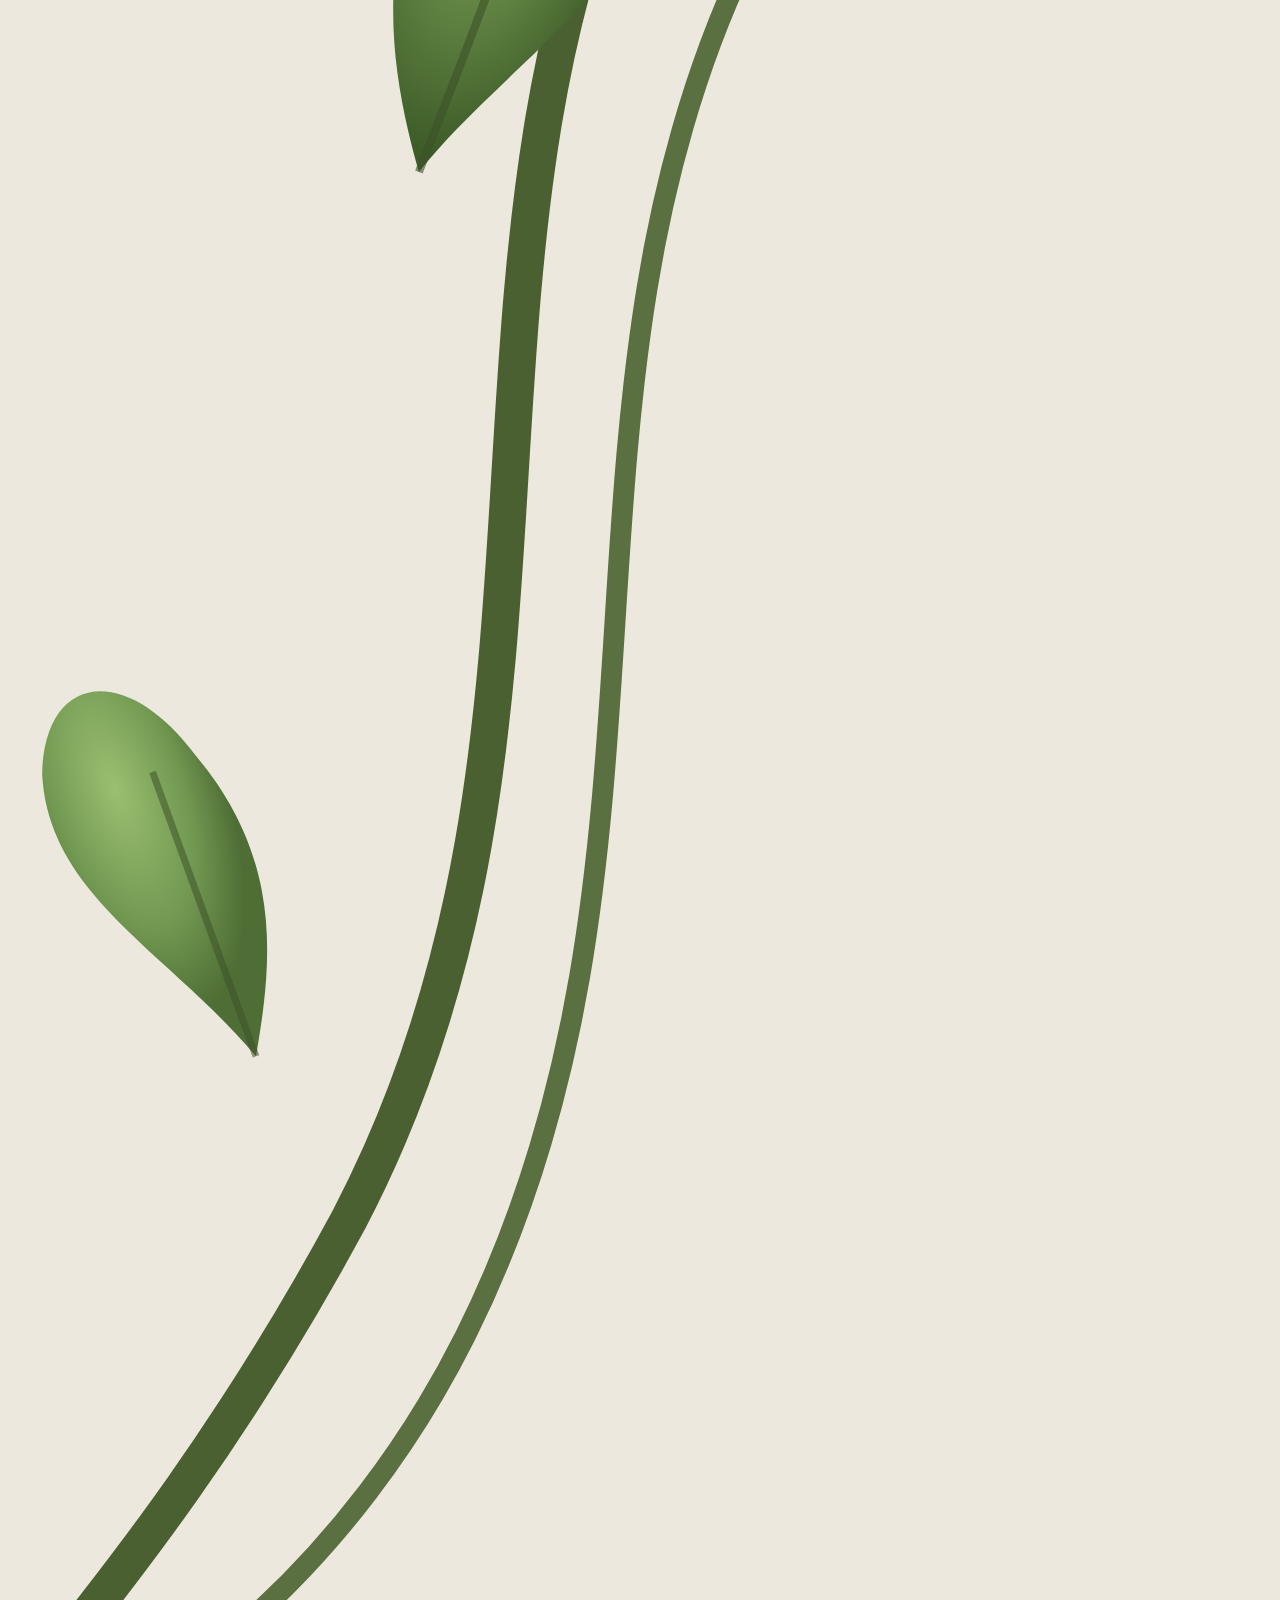
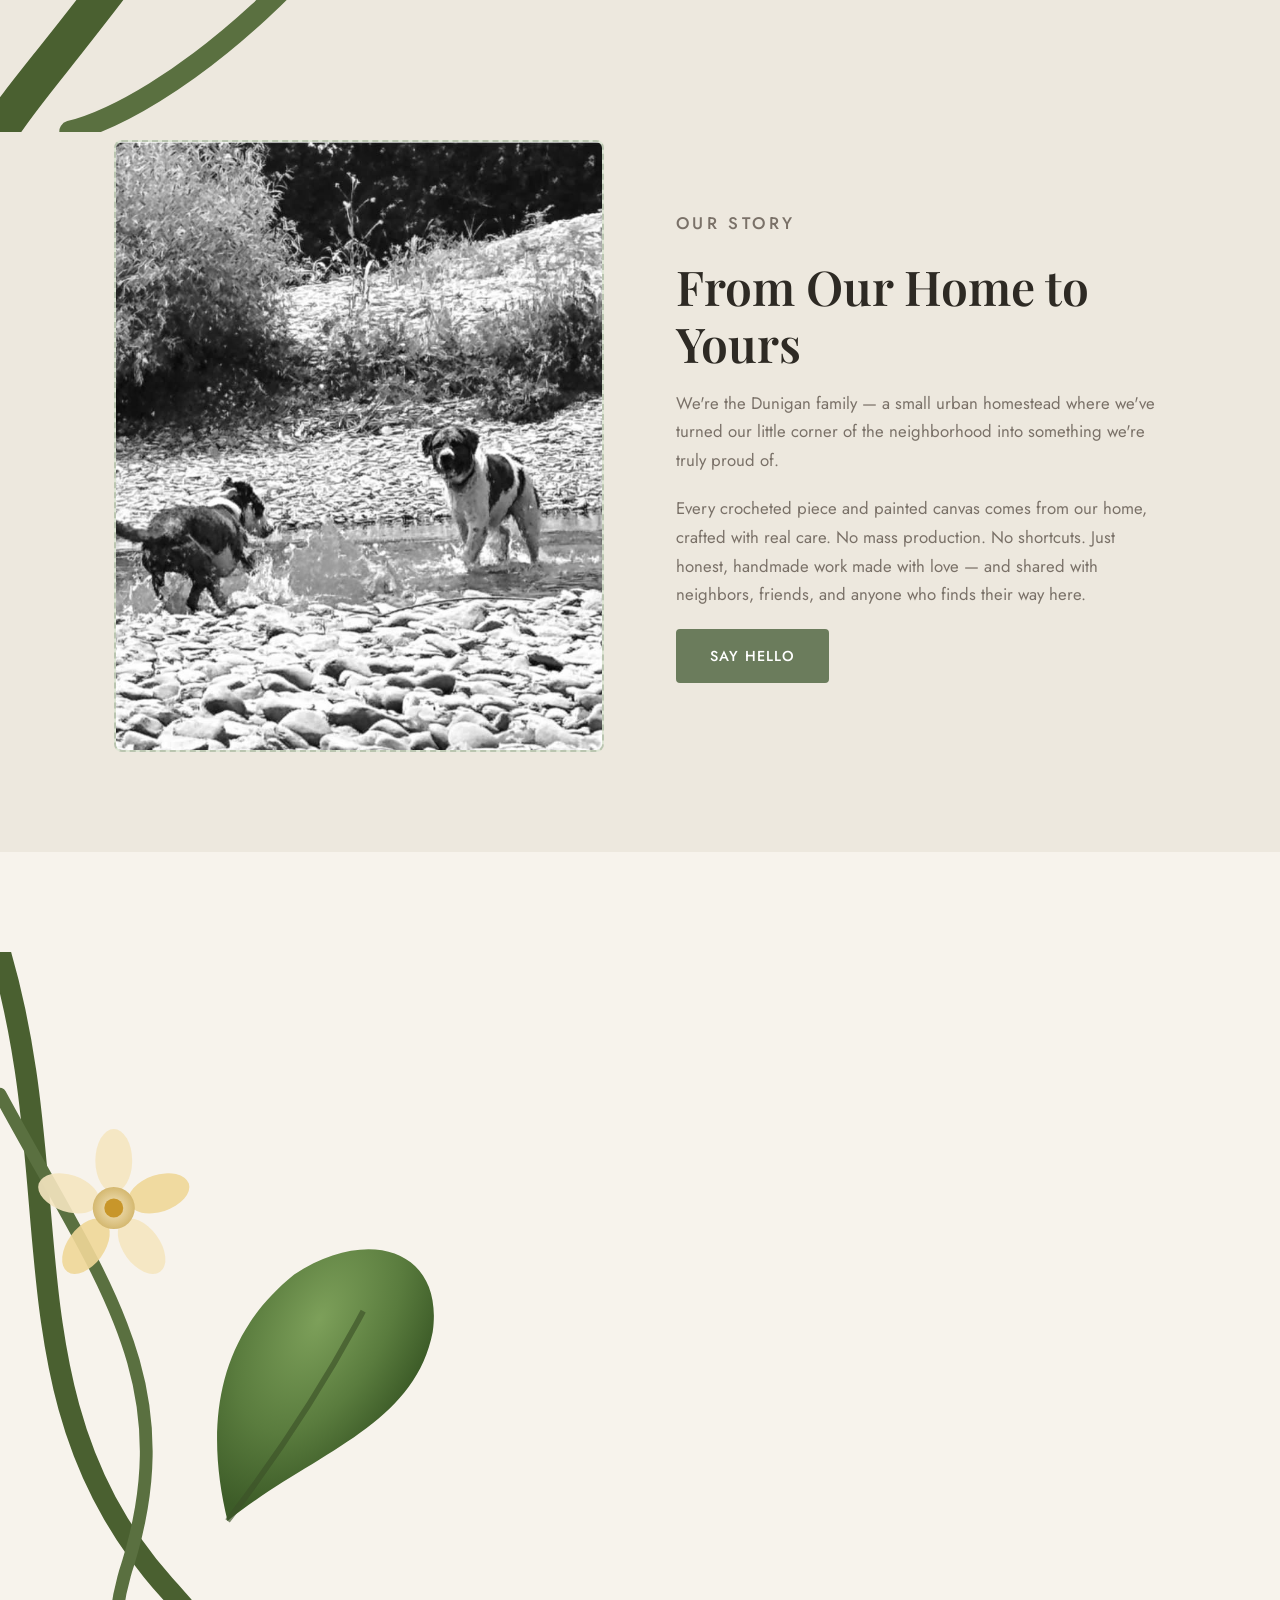
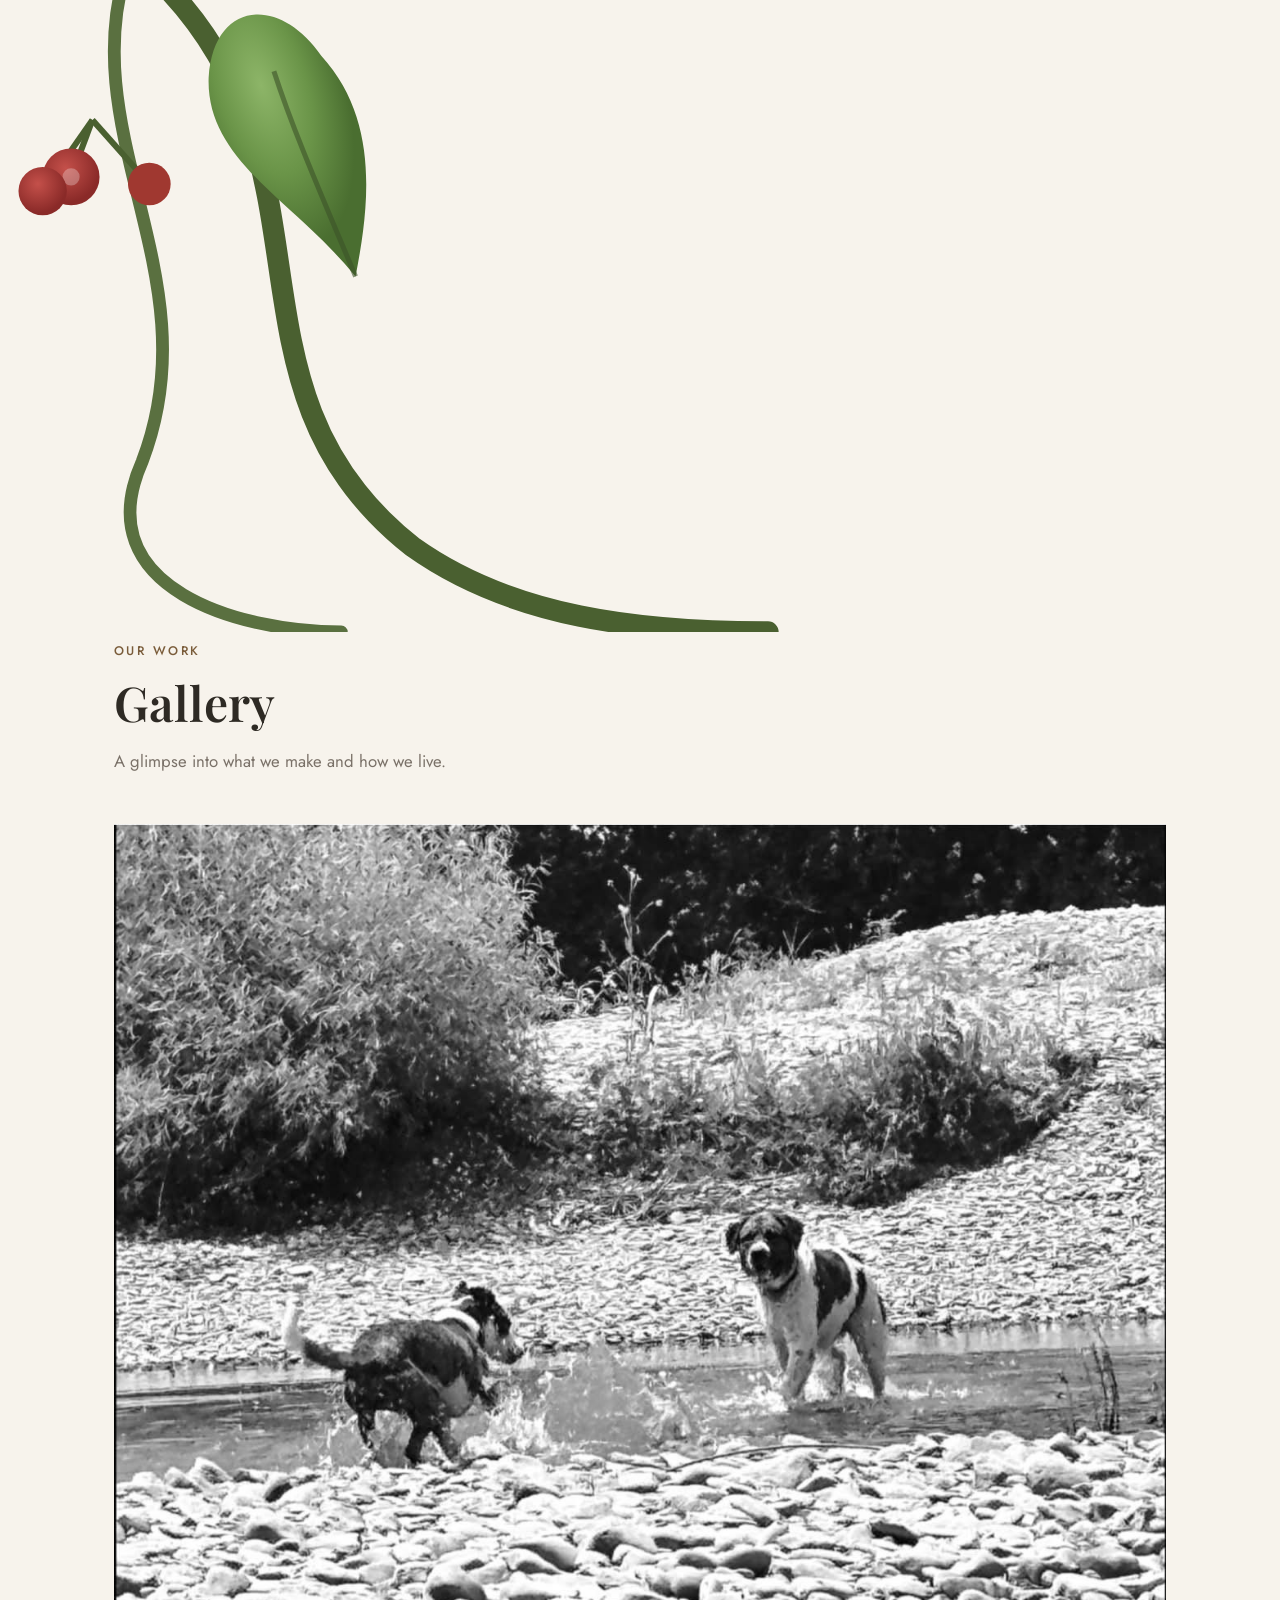
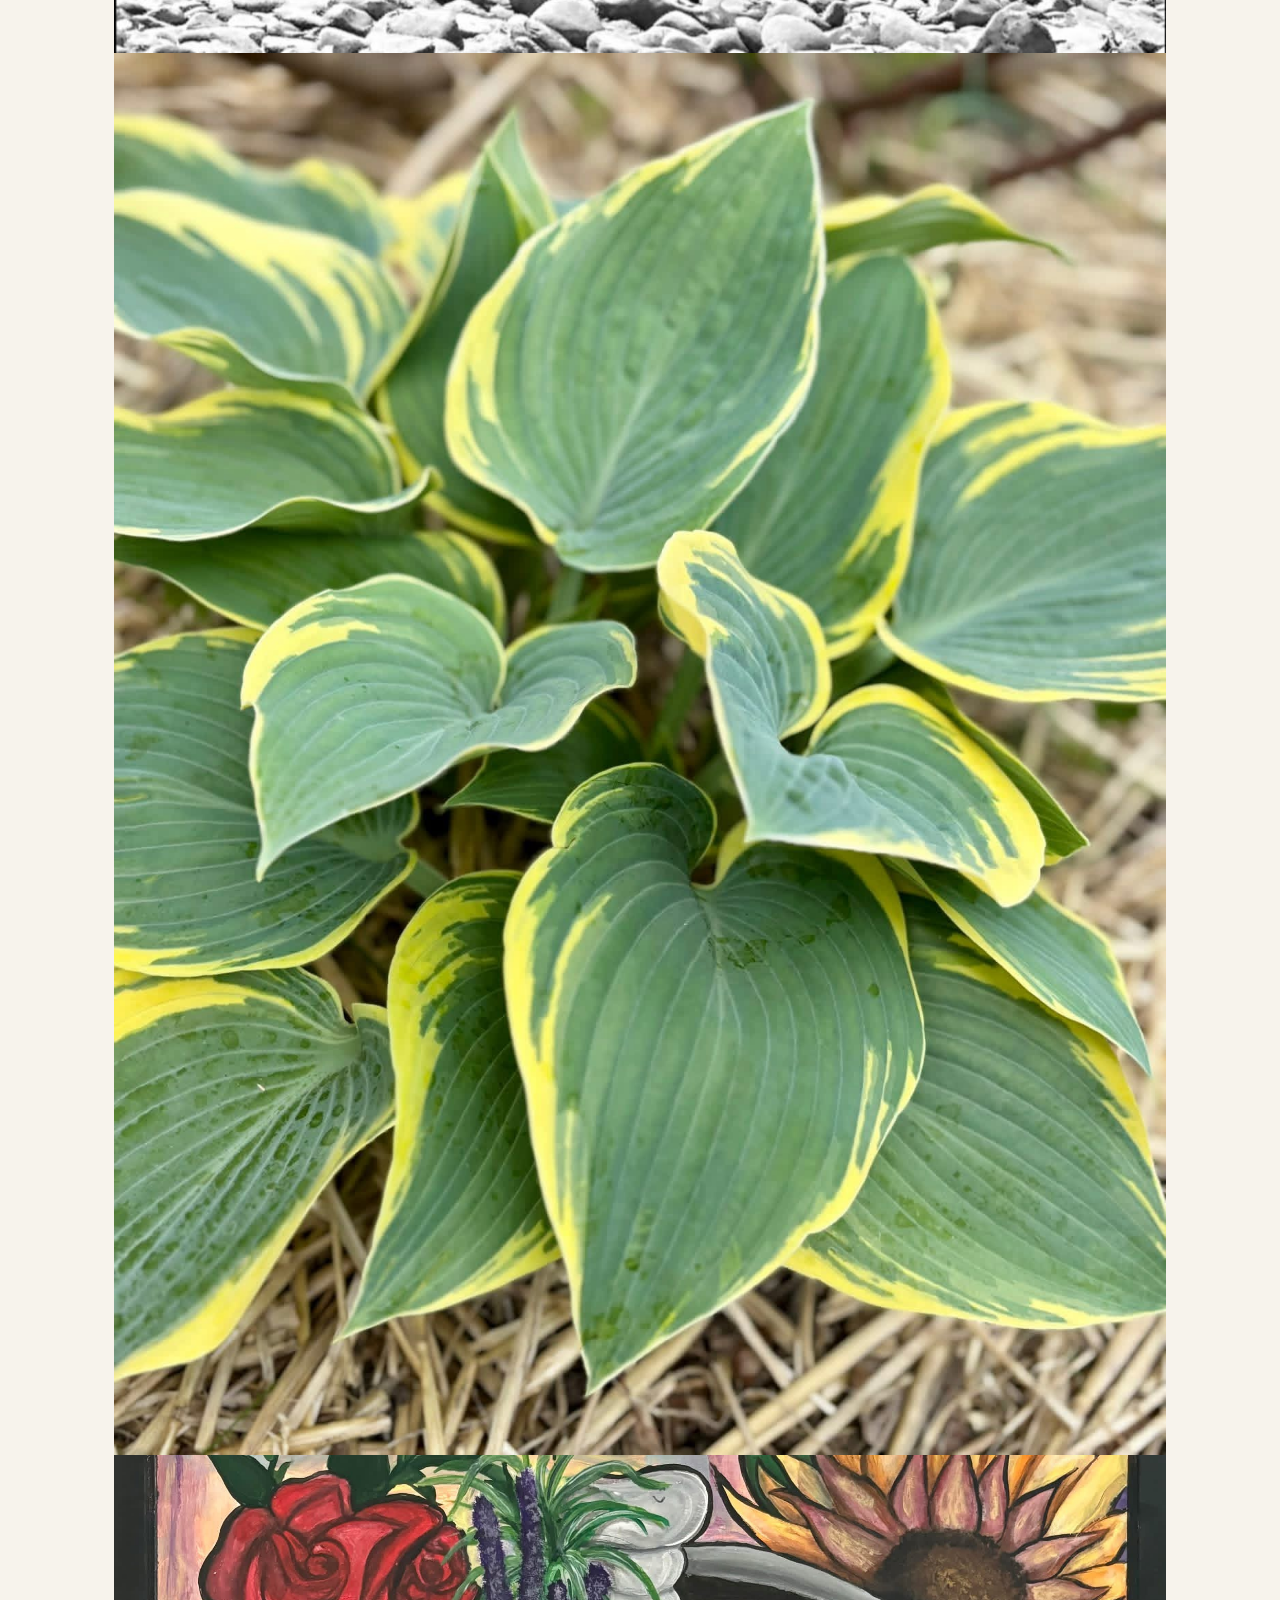
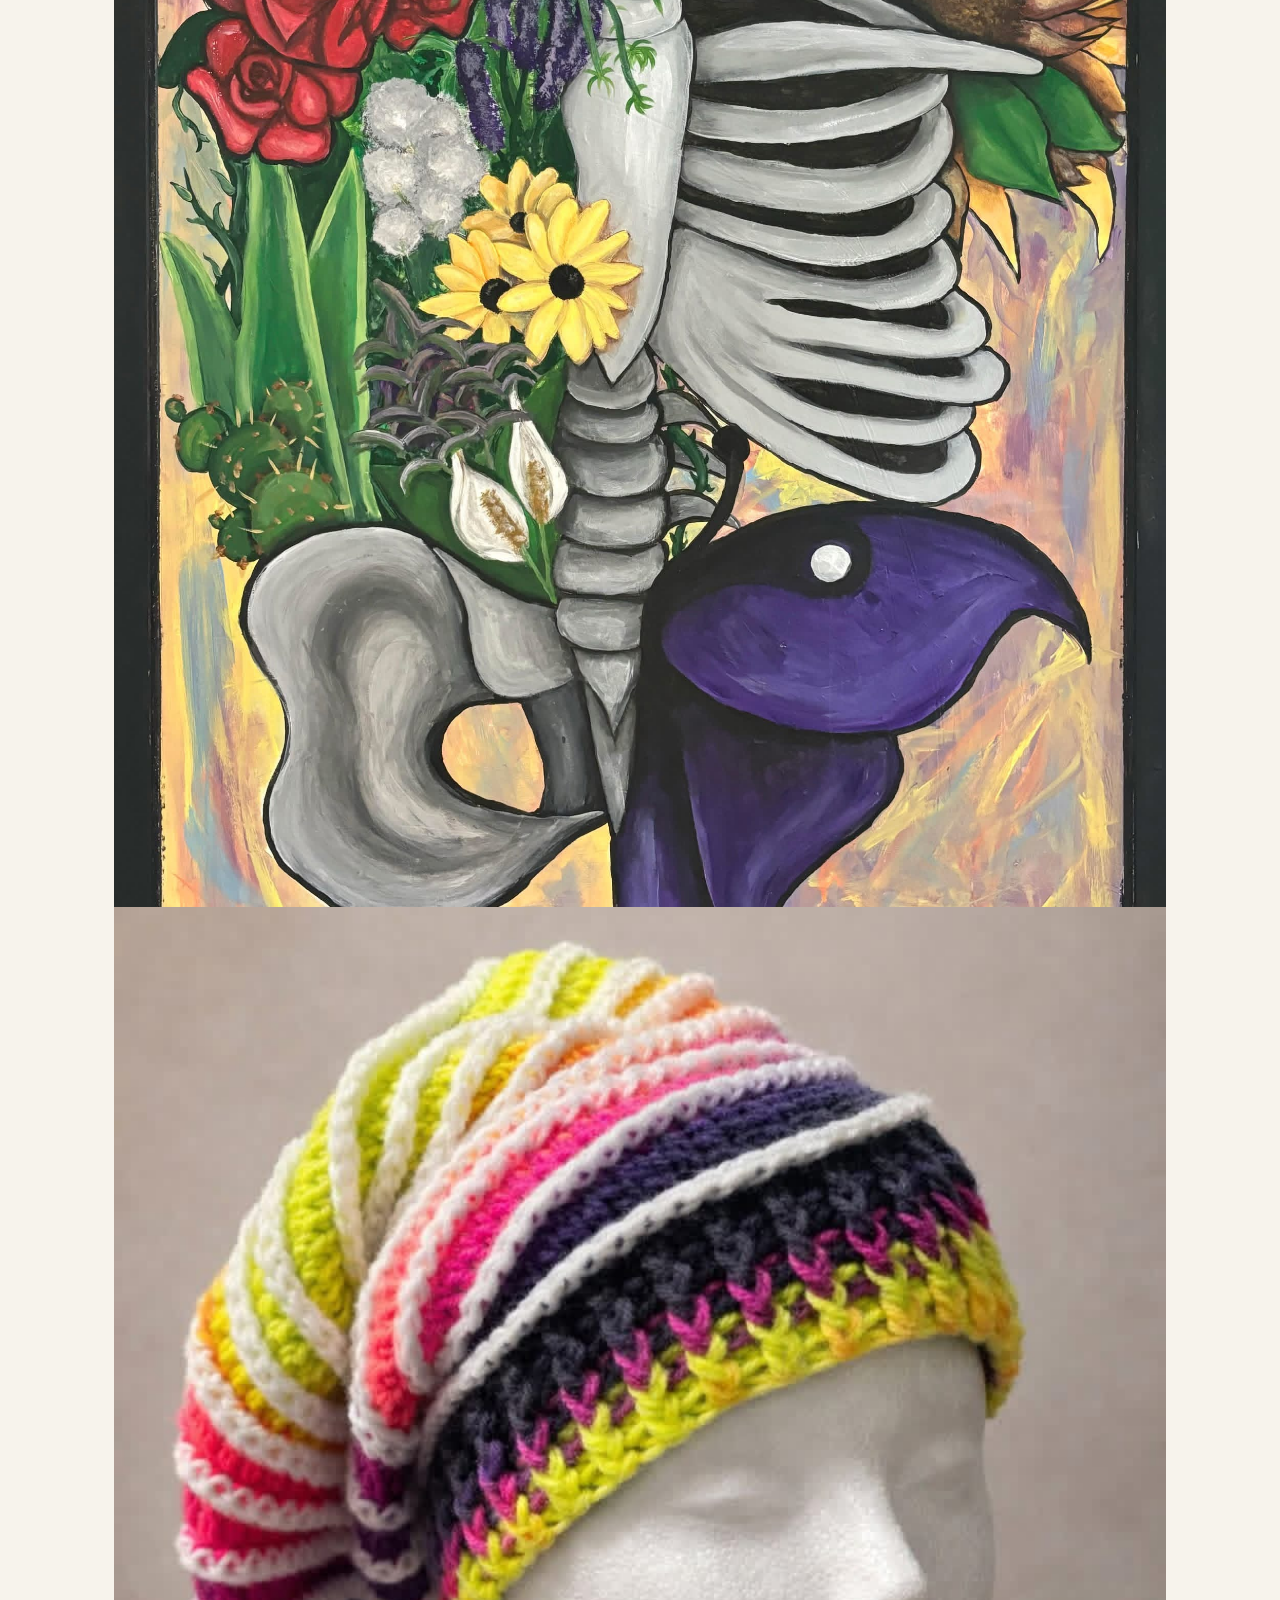
==== commit df8a46a1: "Update index.html" ====
--- a/index.html
+++ b/index.html
@@ -1,11 +1,10 @@
 <!DOCTYPE html>
-
 <html lang="en">
 <head>
   <meta charset="UTF-8">
   <meta name="viewport" content="width=device-width, initial-scale=1.0">
   <title>The Dunigan Patch — Handmade. Homegrown. Heartfelt.</title>
-  <meta name="description" content="Handcrafted crochet, paintings, and homestead living from the Dunigan family. Shop our handmade goods on Etsy and Shopify.">
+  <meta name="description" content="Handcrafted crochet, paintings, and homestead living from the Dunigan family. Shop our handmade goods on Etsy.">
   <link rel="preconnect" href="https://fonts.googleapis.com">
   <link rel="preconnect" href="https://fonts.gstatic.com" crossorigin>
   <link href="https://fonts.googleapis.com/css2?family=Playfair+Display:ital,wght@0,400;0,600;1,400&family=Jost:wght@300;400;500&display=swap" rel="stylesheet">
@@ -14,7 +13,6 @@
 <body>
 
   <!-- HEADER -->
-
   <header class="site-header">
     <div class="header-inner">
       <div class="logo">
@@ -33,7 +31,6 @@
       </nav>
       <button class="nav-toggle" aria-label="Toggle menu">☰</button>
     </div>
-    <!-- Mobile nav -->
     <nav class="mobile-nav" id="mobileNav">
       <a href="#home" onclick="closeMobileNav()">Home</a>
       <a href="#shop" onclick="closeMobileNav()">Shop</a>
@@ -43,10 +40,95 @@
     </nav>
   </header>
 
-  <!-- HERO -->
-
+  <!-- ===================== HERO ===================== -->
   <section class="hero" id="home">
     <div class="hero-texture"></div>
+
+    <svg class="botanical-hero" viewBox="0 0 1200 700" preserveAspectRatio="xMidYMid slice" xmlns="http://www.w3.org/2000/svg" aria-hidden="true">
+      <defs>
+        <radialGradient id="lf1" cx="35%" cy="30%" r="65%"><stop offset="0%" stop-color="#7da05a"/><stop offset="60%" stop-color="#5a7c3e"/><stop offset="100%" stop-color="#3d5c28"/></radialGradient>
+        <radialGradient id="lf2" cx="40%" cy="25%" r="60%"><stop offset="0%" stop-color="#8db568"/><stop offset="55%" stop-color="#6a9448"/><stop offset="100%" stop-color="#4a6e30"/></radialGradient>
+        <radialGradient id="lf3" cx="30%" cy="35%" r="70%"><stop offset="0%" stop-color="#6a8c4e"/><stop offset="50%" stop-color="#506c38"/><stop offset="100%" stop-color="#344d22"/></radialGradient>
+        <radialGradient id="lf4" cx="45%" cy="20%" r="65%"><stop offset="0%" stop-color="#9abf70"/><stop offset="60%" stop-color="#729952"/><stop offset="100%" stop-color="#4e6e35"/></radialGradient>
+        <radialGradient id="br1" cx="40%" cy="35%" r="60%"><stop offset="0%" stop-color="#c4504a"/><stop offset="100%" stop-color="#8a2a28"/></radialGradient>
+        <radialGradient id="br2" cx="40%" cy="35%" r="60%"><stop offset="0%" stop-color="#7a4a8a"/><stop offset="100%" stop-color="#4a2060"/></radialGradient>
+        <radialGradient id="fl1" cx="50%" cy="50%" r="50%"><stop offset="0%" stop-color="#f5e6c0"/><stop offset="100%" stop-color="#d4b870"/></radialGradient>
+      </defs>
+
+      <!-- ── LEFT MAIN STEMS ── -->
+      <path d="M30,700 C38,650 18,610 45,565 C72,520 50,478 72,432 C90,392 68,350 90,305 C108,268 85,228 108,188 C126,156 105,118 128,82 C144,56 165,28 180,0" fill="none" stroke="#4a6030" stroke-width="5" stroke-linecap="round"/>
+      <path d="M0,680 C12,640 30,618 20,578 C10,538 35,510 25,470 C15,432 42,400 32,360 C22,322 50,290 40,250 C30,212 58,178 50,138 C42,100 68,65 78,28" fill="none" stroke="#5a7040" stroke-width="3" stroke-linecap="round"/>
+      <!-- tendrils -->
+      <path d="M58,520 C80,512 92,528 84,548 C76,566 92,576 104,566" fill="none" stroke="#6a8448" stroke-width="1.8" stroke-linecap="round"/>
+      <path d="M72,390 C94,380 108,395 100,415 C92,433 108,442 120,430" fill="none" stroke="#6a8448" stroke-width="1.8" stroke-linecap="round"/>
+      <path d="M95,260 C118,250 132,264 124,284 C116,302 132,310 144,300" fill="none" stroke="#6a8448" stroke-width="1.5" stroke-linecap="round"/>
+      <!-- LEFT LEAVES -->
+      <g transform="translate(68,555) rotate(-32)"><path d="M0,0 C-10,-22 -28,-42 -20,-62 C-12,-80 6,-76 14,-58 C24,-38 18,-16 0,0Z" fill="url(#lf1)"/><path d="M0,0 C-3,-20 -6,-40 -8,-60" fill="none" stroke="#3d5228" stroke-width="1" opacity="0.7"/><path d="M-2,-15 C-10,-20 -18,-22 -22,-18" fill="none" stroke="#3d5228" stroke-width="0.6" opacity="0.5"/><path d="M-4,-28 C-13,-34 -20,-33 -22,-28" fill="none" stroke="#3d5228" stroke-width="0.6" opacity="0.5"/><path d="M-6,-42 C-14,-46 -20,-44 -20,-40" fill="none" stroke="#3d5228" stroke-width="0.5" opacity="0.4"/></g>
+      <g transform="translate(88,470) rotate(45)"><path d="M0,0 C8,-18 24,-32 18,-50 C12,-66 -4,-64 -12,-48 C-20,-30 -12,-14 0,0Z" fill="url(#lf2)"/><path d="M0,0 C3,-18 5,-34 5,-48" fill="none" stroke="#3d5228" stroke-width="1" opacity="0.7"/><path d="M3,-15 C10,-20 16,-20 18,-16" fill="none" stroke="#3d5228" stroke-width="0.6" opacity="0.5"/></g>
+      <g transform="translate(104,368) rotate(-18)"><path d="M0,0 C-12,-26 -32,-48 -24,-70 C-16,-90 4,-88 14,-68 C26,-46 20,-22 0,0Z" fill="url(#lf3)"/><path d="M0,0 C-3,-23 -7,-46 -10,-68" fill="none" stroke="#344d22" stroke-width="1" opacity="0.7"/><path d="M-3,-18 C-11,-25 -20,-27 -24,-22" fill="none" stroke="#344d22" stroke-width="0.6" opacity="0.5"/><path d="M-5,-34 C-14,-41 -22,-40 -24,-35" fill="none" stroke="#344d22" stroke-width="0.6" opacity="0.5"/><path d="M-7,-50 C-15,-56 -22,-53 -22,-48" fill="none" stroke="#344d22" stroke-width="0.5" opacity="0.4"/></g>
+      <g transform="translate(62,435) rotate(68)"><path d="M0,0 C6,-14 18,-24 14,-38 C10,-50 -2,-48 -8,-36 C-14,-22 -8,-10 0,0Z" fill="url(#lf4)"/><path d="M0,0 C2,-13 3,-25 3,-36" fill="none" stroke="#3d5228" stroke-width="0.8" opacity="0.6"/></g>
+      <g transform="translate(120,248) rotate(-42)"><path d="M0,0 C-9,-20 -24,-36 -18,-54 C-12,-70 4,-68 12,-52 C20,-34 14,-16 0,0Z" fill="url(#lf2)"/><path d="M0,0 C-2,-18 -5,-36 -7,-52" fill="none" stroke="#3d5228" stroke-width="0.9" opacity="0.65"/><path d="M-2,-15 C-8,-21 -15,-22 -18,-18" fill="none" stroke="#3d5228" stroke-width="0.5" opacity="0.5"/></g>
+      <g transform="translate(145,145) rotate(20)"><path d="M0,0 C8,-16 22,-28 16,-44 C10,-58 -4,-56 -10,-42 C-18,-26 -10,-12 0,0Z" fill="url(#lf1)"/><path d="M0,0 C2,-15 4,-29 4,-42" fill="none" stroke="#3d5228" stroke-width="0.8" opacity="0.65"/></g>
+      <g transform="translate(50,638) rotate(15)"><path d="M0,0 C6,-14 16,-24 12,-36 C8,-46 -2,-46 -6,-34 C-12,-22 -6,-10 0,0Z" fill="url(#lf1)"/></g>
+      <!-- LEFT FLOWERS -->
+      <g transform="translate(52,315)"><ellipse cx="0" cy="-11" rx="4.5" ry="7" fill="#f0d898" opacity="0.92"/><ellipse cx="0" cy="-11" rx="4.5" ry="7" fill="#efd080" opacity="0.88" transform="rotate(45)"/><ellipse cx="0" cy="-11" rx="4.5" ry="7" fill="#f5e6c0" opacity="0.88" transform="rotate(90)"/><ellipse cx="0" cy="-11" rx="4.5" ry="7" fill="#f0d898" opacity="0.92" transform="rotate(135)"/><ellipse cx="0" cy="-11" rx="4.5" ry="7" fill="#f5e6c0" opacity="0.88" transform="rotate(180)"/><ellipse cx="0" cy="-11" rx="4.5" ry="7" fill="#f0d898" opacity="0.9" transform="rotate(225)"/><ellipse cx="0" cy="-11" rx="4.5" ry="7" fill="#f5e6c0" opacity="0.88" transform="rotate(270)"/><ellipse cx="0" cy="-11" rx="4.5" ry="7" fill="#f0d898" opacity="0.9" transform="rotate(315)"/><circle cx="0" cy="0" r="5" fill="url(#fl1)"/><circle cx="0" cy="0" r="2" fill="#c8962a"/></g>
+      <g transform="translate(160,175) scale(0.72)"><ellipse cx="0" cy="-9" rx="3.5" ry="6" fill="#f5e6c0" opacity="0.9"/><ellipse cx="0" cy="-9" rx="3.5" ry="6" fill="#f0d898" opacity="0.9" transform="rotate(60)"/><ellipse cx="0" cy="-9" rx="3.5" ry="6" fill="#f5e6c0" opacity="0.9" transform="rotate(120)"/><ellipse cx="0" cy="-9" rx="3.5" ry="6" fill="#f0d898" opacity="0.9" transform="rotate(180)"/><ellipse cx="0" cy="-9" rx="3.5" ry="6" fill="#f5e6c0" opacity="0.9" transform="rotate(240)"/><ellipse cx="0" cy="-9" rx="3.5" ry="6" fill="#f0d898" opacity="0.9" transform="rotate(300)"/><circle cx="0" cy="0" r="4" fill="url(#fl1)"/><circle cx="0" cy="0" r="1.8" fill="#c8962a"/></g>
+      <!-- LEFT BERRIES -->
+      <line x1="84" y1="488" x2="78" y2="498" stroke="#4a6030" stroke-width="1.1"/><line x1="84" y1="488" x2="90" y2="504" stroke="#4a6030" stroke-width="1.1"/><line x1="84" y1="488" x2="70" y2="508" stroke="#4a6030" stroke-width="1.1"/>
+      <circle cx="78" cy="498" r="5.5" fill="url(#br1)"/><circle cx="78" cy="498" r="1.6" fill="rgba(255,255,255,0.3)"/>
+      <circle cx="90" cy="504" r="4.5" fill="url(#br1)"/><circle cx="90" cy="504" r="1.3" fill="rgba(255,255,255,0.3)"/>
+      <circle cx="70" cy="508" r="4" fill="#a03830"/>
+      <line x1="115" y1="147" x2="110" y2="155" stroke="#4a6030" stroke-width="1"/><line x1="115" y1="147" x2="122" y2="148" stroke="#4a6030" stroke-width="1"/><line x1="115" y1="147" x2="118" y2="162" stroke="#4a6030" stroke-width="1"/>
+      <circle cx="110" cy="155" r="4" fill="url(#br2)"/><circle cx="110" cy="155" r="1.2" fill="rgba(255,255,255,0.28)"/>
+      <circle cx="122" cy="148" r="3.2" fill="url(#br2)"/><circle cx="118" cy="162" r="3.5" fill="#5a2870"/>
+
+      <!-- ── RIGHT MAIN STEMS ── -->
+      <path d="M1170,700 C1162,650 1182,610 1155,565 C1128,520 1150,478 1128,432 C1110,392 1132,350 1110,305 C1092,268 1115,228 1092,188 C1074,156 1095,118 1072,82 C1056,56 1035,28 1020,0" fill="none" stroke="#4a6030" stroke-width="5" stroke-linecap="round"/>
+      <path d="M1200,680 C1188,640 1170,618 1180,578 C1190,538 1165,510 1175,470 C1185,432 1158,400 1168,360 C1178,322 1150,290 1160,250 C1170,212 1142,178 1150,138 C1158,100 1132,65 1122,28" fill="none" stroke="#5a7040" stroke-width="3" stroke-linecap="round"/>
+      <path d="M1142,520 C1120,512 1108,528 1116,548 C1124,566 1108,576 1096,566" fill="none" stroke="#6a8448" stroke-width="1.8" stroke-linecap="round"/>
+      <path d="M1128,390 C1106,380 1092,395 1100,415 C1108,433 1092,442 1080,430" fill="none" stroke="#6a8448" stroke-width="1.8" stroke-linecap="round"/>
+      <path d="M1105,260 C1082,250 1068,264 1076,284 C1084,302 1068,310 1056,300" fill="none" stroke="#6a8448" stroke-width="1.5" stroke-linecap="round"/>
+      <!-- RIGHT LEAVES -->
+      <g transform="translate(1132,555) rotate(32)"><path d="M0,0 C10,-22 28,-42 20,-62 C12,-80 -6,-76 -14,-58 C-24,-38 -18,-16 0,0Z" fill="url(#lf1)"/><path d="M0,0 C3,-20 6,-40 8,-60" fill="none" stroke="#3d5228" stroke-width="1" opacity="0.7"/><path d="M2,-15 C10,-20 18,-22 22,-18" fill="none" stroke="#3d5228" stroke-width="0.6" opacity="0.5"/><path d="M4,-28 C13,-34 20,-33 22,-28" fill="none" stroke="#3d5228" stroke-width="0.6" opacity="0.5"/><path d="M6,-42 C14,-46 20,-44 20,-40" fill="none" stroke="#3d5228" stroke-width="0.5" opacity="0.4"/></g>
+      <g transform="translate(1112,470) rotate(-45)"><path d="M0,0 C-8,-18 -24,-32 -18,-50 C-12,-66 4,-64 12,-48 C20,-30 12,-14 0,0Z" fill="url(#lf2)"/><path d="M0,0 C-3,-18 -5,-34 -5,-48" fill="none" stroke="#3d5228" stroke-width="1" opacity="0.7"/><path d="M-3,-15 C-10,-20 -16,-20 -18,-16" fill="none" stroke="#3d5228" stroke-width="0.6" opacity="0.5"/></g>
+      <g transform="translate(1096,368) rotate(18)"><path d="M0,0 C12,-26 32,-48 24,-70 C16,-90 -4,-88 -14,-68 C-26,-46 -20,-22 0,0Z" fill="url(#lf3)"/><path d="M0,0 C3,-23 7,-46 10,-68" fill="none" stroke="#344d22" stroke-width="1" opacity="0.7"/><path d="M3,-18 C11,-25 20,-27 24,-22" fill="none" stroke="#344d22" stroke-width="0.6" opacity="0.5"/><path d="M5,-34 C14,-41 22,-40 24,-35" fill="none" stroke="#344d22" stroke-width="0.6" opacity="0.5"/></g>
+      <g transform="translate(1138,435) rotate(-68)"><path d="M0,0 C-6,-14 -18,-24 -14,-38 C-10,-50 2,-48 8,-36 C14,-22 8,-10 0,0Z" fill="url(#lf4)"/><path d="M0,0 C-2,-13 -3,-25 -3,-36" fill="none" stroke="#3d5228" stroke-width="0.8" opacity="0.6"/></g>
+      <g transform="translate(1080,248) rotate(42)"><path d="M0,0 C9,-20 24,-36 18,-54 C12,-70 -4,-68 -12,-52 C-20,-34 -14,-16 0,0Z" fill="url(#lf2)"/><path d="M0,0 C2,-18 5,-36 7,-52" fill="none" stroke="#3d5228" stroke-width="0.9" opacity="0.65"/><path d="M2,-15 C8,-21 15,-22 18,-18" fill="none" stroke="#3d5228" stroke-width="0.5" opacity="0.5"/></g>
+      <g transform="translate(1055,145) rotate(-20)"><path d="M0,0 C-8,-16 -22,-28 -16,-44 C-10,-58 4,-56 10,-42 C18,-26 10,-12 0,0Z" fill="url(#lf1)"/><path d="M0,0 C-2,-15 -4,-29 -4,-42" fill="none" stroke="#3d5228" stroke-width="0.8" opacity="0.65"/></g>
+      <g transform="translate(1150,638) rotate(-15)"><path d="M0,0 C-6,-14 -16,-24 -12,-36 C-8,-46 2,-46 6,-34 C12,-22 6,-10 0,0Z" fill="url(#lf1)"/></g>
+      <!-- RIGHT FLOWERS -->
+      <g transform="translate(1148,315)"><ellipse cx="0" cy="-11" rx="4.5" ry="7" fill="#f0d898" opacity="0.92"/><ellipse cx="0" cy="-11" rx="4.5" ry="7" fill="#efd080" opacity="0.88" transform="rotate(45)"/><ellipse cx="0" cy="-11" rx="4.5" ry="7" fill="#f5e6c0" opacity="0.88" transform="rotate(90)"/><ellipse cx="0" cy="-11" rx="4.5" ry="7" fill="#f0d898" opacity="0.92" transform="rotate(135)"/><ellipse cx="0" cy="-11" rx="4.5" ry="7" fill="#f5e6c0" opacity="0.88" transform="rotate(180)"/><ellipse cx="0" cy="-11" rx="4.5" ry="7" fill="#f0d898" opacity="0.9" transform="rotate(225)"/><ellipse cx="0" cy="-11" rx="4.5" ry="7" fill="#f5e6c0" opacity="0.88" transform="rotate(270)"/><ellipse cx="0" cy="-11" rx="4.5" ry="7" fill="#f0d898" opacity="0.9" transform="rotate(315)"/><circle cx="0" cy="0" r="5" fill="url(#fl1)"/><circle cx="0" cy="0" r="2" fill="#c8962a"/></g>
+      <g transform="translate(1040,175) scale(0.72)"><ellipse cx="0" cy="-9" rx="3.5" ry="6" fill="#f5e6c0" opacity="0.9"/><ellipse cx="0" cy="-9" rx="3.5" ry="6" fill="#f0d898" opacity="0.9" transform="rotate(60)"/><ellipse cx="0" cy="-9" rx="3.5" ry="6" fill="#f5e6c0" opacity="0.9" transform="rotate(120)"/><ellipse cx="0" cy="-9" rx="3.5" ry="6" fill="#f0d898" opacity="0.9" transform="rotate(180)"/><ellipse cx="0" cy="-9" rx="3.5" ry="6" fill="#f5e6c0" opacity="0.9" transform="rotate(240)"/><ellipse cx="0" cy="-9" rx="3.5" ry="6" fill="#f0d898" opacity="0.9" transform="rotate(300)"/><circle cx="0" cy="0" r="4" fill="url(#fl1)"/><circle cx="0" cy="0" r="1.8" fill="#c8962a"/></g>
+      <!-- RIGHT BERRIES -->
+      <line x1="1116" y1="488" x2="1122" y2="498" stroke="#4a6030" stroke-width="1.1"/><line x1="1116" y1="488" x2="1110" y2="504" stroke="#4a6030" stroke-width="1.1"/><line x1="1116" y1="488" x2="1130" y2="508" stroke="#4a6030" stroke-width="1.1"/>
+      <circle cx="1122" cy="498" r="5.5" fill="url(#br1)"/><circle cx="1122" cy="498" r="1.6" fill="rgba(255,255,255,0.3)"/>
+      <circle cx="1110" cy="504" r="4.5" fill="url(#br1)"/><circle cx="1110" cy="504" r="1.3" fill="rgba(255,255,255,0.3)"/>
+      <circle cx="1130" cy="508" r="4" fill="#a03830"/>
+      <line x1="1085" y1="147" x2="1090" y2="155" stroke="#4a6030" stroke-width="1"/><line x1="1085" y1="147" x2="1078" y2="148" stroke="#4a6030" stroke-width="1"/><line x1="1085" y1="147" x2="1082" y2="162" stroke="#4a6030" stroke-width="1"/>
+      <circle cx="1090" cy="155" r="4" fill="url(#br2)"/><circle cx="1090" cy="155" r="1.2" fill="rgba(255,255,255,0.28)"/>
+      <circle cx="1078" cy="148" r="3.2" fill="url(#br2)"/><circle cx="1082" cy="162" r="3.5" fill="#5a2870"/>
+
+      <!-- ── TOP ARCH VINE ── -->
+      <path d="M180,0 C220,32 265,18 308,38 C350,57 390,32 432,48 C474,63 514,38 556,52 C598,66 638,40 680,53 C722,66 762,40 804,50 C846,60 886,36 928,48 C970,60 1010,35 1052,0" fill="none" stroke="#4a6030" stroke-width="2.5" stroke-linecap="round"/>
+      <g transform="translate(308,38) rotate(-18)"><path d="M0,0 C-4,-11 -12,-19 -9,-29 C-6,-38 2,-36 6,-26 C10,-15 6,-7 0,0Z" fill="url(#lf2)" opacity="0.85"/></g>
+      <g transform="translate(432,48) rotate(14)"><path d="M0,0 C4,-11 12,-19 9,-29 C6,-38 -2,-36 -6,-26 C-10,-15 -6,-7 0,0Z" fill="url(#lf3)" opacity="0.85"/></g>
+      <g transform="translate(556,52) rotate(-10)"><path d="M0,0 C-4,-11 -12,-19 -9,-29 C-6,-38 2,-36 6,-26 C10,-15 6,-7 0,0Z" fill="url(#lf1)" opacity="0.85"/></g>
+      <g transform="translate(680,53) rotate(16)"><path d="M0,0 C4,-11 12,-19 9,-29 C6,-38 -2,-36 -6,-26 C-10,-15 -6,-7 0,0Z" fill="url(#lf4)" opacity="0.85"/></g>
+      <g transform="translate(804,50) rotate(-12)"><path d="M0,0 C-4,-11 -12,-19 -9,-29 C-6,-38 2,-36 6,-26 C10,-15 6,-7 0,0Z" fill="url(#lf2)" opacity="0.85"/></g>
+      <g transform="translate(928,48) rotate(10)"><path d="M0,0 C4,-11 12,-19 9,-29 C6,-38 -2,-36 -6,-26 C-10,-15 -6,-7 0,0Z" fill="url(#lf3)" opacity="0.85"/></g>
+      <!-- flower on top arch -->
+      <g transform="translate(494,46) scale(0.62)"><ellipse cx="0" cy="-9" rx="3.5" ry="6" fill="#f5e6c0" opacity="0.9"/><ellipse cx="0" cy="-9" rx="3.5" ry="6" fill="#f0d898" opacity="0.9" transform="rotate(72)"/><ellipse cx="0" cy="-9" rx="3.5" ry="6" fill="#f5e6c0" opacity="0.9" transform="rotate(144)"/><ellipse cx="0" cy="-9" rx="3.5" ry="6" fill="#f0d898" opacity="0.9" transform="rotate(216)"/><ellipse cx="0" cy="-9" rx="3.5" ry="6" fill="#f5e6c0" opacity="0.9" transform="rotate(288)"/><circle cx="0" cy="0" r="4" fill="url(#fl1)"/><circle cx="0" cy="0" r="1.8" fill="#c8962a"/></g>
+      <g transform="translate(770,48) scale(0.62)"><ellipse cx="0" cy="-9" rx="3.5" ry="6" fill="#f5e6c0" opacity="0.9"/><ellipse cx="0" cy="-9" rx="3.5" ry="6" fill="#f0d898" opacity="0.9" transform="rotate(72)"/><ellipse cx="0" cy="-9" rx="3.5" ry="6" fill="#f5e6c0" opacity="0.9" transform="rotate(144)"/><ellipse cx="0" cy="-9" rx="3.5" ry="6" fill="#f0d898" opacity="0.9" transform="rotate(216)"/><ellipse cx="0" cy="-9" rx="3.5" ry="6" fill="#f5e6c0" opacity="0.9" transform="rotate(288)"/><circle cx="0" cy="0" r="4" fill="url(#fl1)"/><circle cx="0" cy="0" r="1.8" fill="#c8962a"/></g>
+
+      <!-- ── BOTTOM BORDER VINE ── -->
+      <path d="M0,676 C30,668 52,682 82,675 C112,668 134,683 164,676 C192,669 214,683 244,676" fill="none" stroke="#4a6030" stroke-width="2.5" stroke-linecap="round"/>
+      <path d="M956,676 C986,668 1008,683 1038,676 C1068,669 1090,683 1120,676 C1148,669 1170,682 1200,676" fill="none" stroke="#4a6030" stroke-width="2.5" stroke-linecap="round"/>
+      <g transform="translate(88,673) rotate(-9)"><path d="M0,0 C-4,-12 -12,-20 -9,-30 C-6,-39 2,-37 6,-27 C10,-16 6,-7 0,0Z" fill="url(#lf2)"/></g>
+      <g transform="translate(168,673) rotate(11)"><path d="M0,0 C4,-12 12,-20 9,-30 C6,-39 -2,-37 -6,-27 C-10,-16 -6,-7 0,0Z" fill="url(#lf1)"/></g>
+      <g transform="translate(1044,673) rotate(-11)"><path d="M0,0 C-4,-12 -12,-20 -9,-30 C-6,-39 2,-37 6,-27 C10,-16 6,-7 0,0Z" fill="url(#lf2)"/></g>
+      <g transform="translate(1124,673) rotate(9)"><path d="M0,0 C4,-12 12,-20 9,-30 C6,-39 -2,-37 -6,-27 C-10,-16 -6,-7 0,0Z" fill="url(#lf1)"/></g>
+    </svg>
+
     <div class="hero-content">
       <p class="hero-eyebrow">Welcome to our homestead</p>
       <h2 class="hero-headline">Crafted with care,<br><em>rooted in nature.</em></h2>
@@ -57,17 +139,50 @@
       </div>
     </div>
     <div class="hero-badge">
-      <span>Handmade</span>
-      <span>·</span>
-      <span>Small Batch</span>
-      <span>·</span>
-      <span>Family Made</span>
-    </div>
-  </section>
-
-  <!-- SHOP -->
-
+      <span>Handmade</span><span>·</span><span>Small Batch</span><span>·</span><span>Family Made</span>
+    </div>
+  </section>
+
+  <!-- ===================== SHOP ===================== -->
   <section class="shop" id="shop">
+    <!-- corner vine TL -->
+    <svg class="bot-corner bot-tl" viewBox="0 0 200 200" xmlns="http://www.w3.org/2000/svg" aria-hidden="true">
+      <defs>
+        <radialGradient id="s_lf1" cx="35%" cy="30%" r="65%"><stop offset="0%" stop-color="#7da05a"/><stop offset="60%" stop-color="#5a7c3e"/><stop offset="100%" stop-color="#3d5c28"/></radialGradient>
+        <radialGradient id="s_lf2" cx="40%" cy="25%" r="60%"><stop offset="0%" stop-color="#8db568"/><stop offset="55%" stop-color="#6a9448"/><stop offset="100%" stop-color="#4a6e30"/></radialGradient>
+        <radialGradient id="s_fl" cx="50%" cy="50%" r="50%"><stop offset="0%" stop-color="#f5e6c0"/><stop offset="100%" stop-color="#d4b870"/></radialGradient>
+        <radialGradient id="s_br" cx="40%" cy="35%" r="60%"><stop offset="0%" stop-color="#c4504a"/><stop offset="100%" stop-color="#8a2a28"/></radialGradient>
+      </defs>
+      <path d="M0,200 C8,162 -2,130 22,100 C46,70 28,44 58,18 C72,6 90,0 105,0" fill="none" stroke="#4a6030" stroke-width="3.5" stroke-linecap="round"/>
+      <path d="M0,178 C12,152 26,136 18,112 C10,88 32,68 24,44 C16,22 40,6 48,0" fill="none" stroke="#5a7040" stroke-width="2" stroke-linecap="round"/>
+      <path d="M30,118 C46,110 54,124 48,138" fill="none" stroke="#6a8448" stroke-width="1.4" stroke-linecap="round"/>
+      <g transform="translate(36,106) rotate(-28)"><path d="M0,0 C-8,-17 -20,-30 -14,-44 C-8,-57 4,-54 10,-41 C17,-27 11,-12 0,0Z" fill="url(#s_lf1)"/><path d="M0,0 C-2,-14 -4,-29 -5,-42" fill="none" stroke="#3d5228" stroke-width="0.8" opacity="0.7"/><path d="M-2,-13 C-8,-18 -14,-18 -17,-15" fill="none" stroke="#3d5228" stroke-width="0.5" opacity="0.5"/><path d="M-3,-24 C-9,-29 -15,-28 -15,-24" fill="none" stroke="#3d5228" stroke-width="0.5" opacity="0.45"/></g>
+      <g transform="translate(52,65) rotate(40)"><path d="M0,0 C6,-12 16,-21 12,-33 C8,-44 -3,-42 -8,-31 C-15,-19 -8,-9 0,0Z" fill="url(#s_lf2)"/><path d="M0,0 C2,-12 3,-22 3,-31" fill="none" stroke="#3d5228" stroke-width="0.7" opacity="0.65"/></g>
+      <g transform="translate(75,30) rotate(-15)"><path d="M0,0 C-6,-13 -15,-23 -11,-34 C-7,-44 2,-42 6,-32 C12,-19 6,-8 0,0Z" fill="url(#s_lf1)"/><path d="M0,0 C-1,-11 -3,-22 -3,-32" fill="none" stroke="#3d5228" stroke-width="0.7" opacity="0.6"/></g>
+      <g transform="translate(22,152) scale(0.78)"><ellipse cx="0" cy="-9" rx="3.5" ry="6" fill="#f5e6c0" opacity="0.9"/><ellipse cx="0" cy="-9" rx="3.5" ry="6" fill="#f0d898" opacity="0.9" transform="rotate(60)"/><ellipse cx="0" cy="-9" rx="3.5" ry="6" fill="#f5e6c0" opacity="0.9" transform="rotate(120)"/><ellipse cx="0" cy="-9" rx="3.5" ry="6" fill="#f0d898" opacity="0.9" transform="rotate(180)"/><ellipse cx="0" cy="-9" rx="3.5" ry="6" fill="#f5e6c0" opacity="0.9" transform="rotate(240)"/><ellipse cx="0" cy="-9" rx="3.5" ry="6" fill="#f0d898" opacity="0.9" transform="rotate(300)"/><circle cx="0" cy="0" r="4" fill="url(#s_fl)"/><circle cx="0" cy="0" r="1.8" fill="#c8962a"/></g>
+      <line x1="20" y1="84" x2="16" y2="92" stroke="#4a6030" stroke-width="0.9"/><line x1="20" y1="84" x2="28" y2="93" stroke="#4a6030" stroke-width="0.9"/><line x1="20" y1="84" x2="10" y2="94" stroke="#4a6030" stroke-width="0.9"/>
+      <circle cx="16" cy="92" r="4.2" fill="url(#s_br)"/><circle cx="16" cy="92" r="1.3" fill="rgba(255,255,255,0.3)"/>
+      <circle cx="28" cy="93" r="3.2" fill="#a03830"/><circle cx="10" cy="94" r="3.5" fill="url(#s_br)"/>
+    </svg>
+    <!-- corner vine TR -->
+    <svg class="bot-corner bot-tr" viewBox="0 0 200 200" xmlns="http://www.w3.org/2000/svg" aria-hidden="true">
+      <defs>
+        <radialGradient id="sr_lf1" cx="35%" cy="30%" r="65%"><stop offset="0%" stop-color="#7da05a"/><stop offset="60%" stop-color="#5a7c3e"/><stop offset="100%" stop-color="#3d5c28"/></radialGradient>
+        <radialGradient id="sr_lf2" cx="40%" cy="25%" r="60%"><stop offset="0%" stop-color="#8db568"/><stop offset="55%" stop-color="#6a9448"/><stop offset="100%" stop-color="#4a6e30"/></radialGradient>
+        <radialGradient id="sr_fl" cx="50%" cy="50%" r="50%"><stop offset="0%" stop-color="#f5e6c0"/><stop offset="100%" stop-color="#d4b870"/></radialGradient>
+        <radialGradient id="sr_br" cx="40%" cy="35%" r="60%"><stop offset="0%" stop-color="#c4504a"/><stop offset="100%" stop-color="#8a2a28"/></radialGradient>
+      </defs>
+      <path d="M200,200 C192,162 202,130 178,100 C154,70 172,44 142,18 C128,6 110,0 95,0" fill="none" stroke="#4a6030" stroke-width="3.5" stroke-linecap="round"/>
+      <path d="M200,178 C188,152 174,136 182,112 C190,88 168,68 176,44 C184,22 160,6 152,0" fill="none" stroke="#5a7040" stroke-width="2" stroke-linecap="round"/>
+      <g transform="translate(164,106) rotate(28)"><path d="M0,0 C8,-17 20,-30 14,-44 C8,-57 -4,-54 -10,-41 C-17,-27 -11,-12 0,0Z" fill="url(#sr_lf1)"/><path d="M0,0 C2,-14 4,-29 5,-42" fill="none" stroke="#3d5228" stroke-width="0.8" opacity="0.7"/><path d="M2,-13 C8,-18 14,-18 17,-15" fill="none" stroke="#3d5228" stroke-width="0.5" opacity="0.5"/></g>
+      <g transform="translate(148,65) rotate(-40)"><path d="M0,0 C-6,-12 -16,-21 -12,-33 C-8,-44 3,-42 8,-31 C15,-19 8,-9 0,0Z" fill="url(#sr_lf2)"/><path d="M0,0 C-2,-12 -3,-22 -3,-31" fill="none" stroke="#3d5228" stroke-width="0.7" opacity="0.65"/></g>
+      <g transform="translate(125,30) rotate(15)"><path d="M0,0 C6,-13 15,-23 11,-34 C7,-44 -2,-42 -6,-32 C-12,-19 -6,-8 0,0Z" fill="url(#sr_lf1)"/><path d="M0,0 C1,-11 3,-22 3,-32" fill="none" stroke="#3d5228" stroke-width="0.7" opacity="0.6"/></g>
+      <g transform="translate(178,152) scale(0.78)"><ellipse cx="0" cy="-9" rx="3.5" ry="6" fill="#f5e6c0" opacity="0.9"/><ellipse cx="0" cy="-9" rx="3.5" ry="6" fill="#f0d898" opacity="0.9" transform="rotate(60)"/><ellipse cx="0" cy="-9" rx="3.5" ry="6" fill="#f5e6c0" opacity="0.9" transform="rotate(120)"/><ellipse cx="0" cy="-9" rx="3.5" ry="6" fill="#f0d898" opacity="0.9" transform="rotate(180)"/><ellipse cx="0" cy="-9" rx="3.5" ry="6" fill="#f5e6c0" opacity="0.9" transform="rotate(240)"/><ellipse cx="0" cy="-9" rx="3.5" ry="6" fill="#f0d898" opacity="0.9" transform="rotate(300)"/><circle cx="0" cy="0" r="4" fill="url(#sr_fl)"/><circle cx="0" cy="0" r="1.8" fill="#c8962a"/></g>
+      <line x1="180" y1="84" x2="184" y2="92" stroke="#4a6030" stroke-width="0.9"/><line x1="180" y1="84" x2="172" y2="93" stroke="#4a6030" stroke-width="0.9"/><line x1="180" y1="84" x2="190" y2="94" stroke="#4a6030" stroke-width="0.9"/>
+      <circle cx="184" cy="92" r="4.2" fill="url(#sr_br)"/><circle cx="184" cy="92" r="1.3" fill="rgba(255,255,255,0.3)"/>
+      <circle cx="172" cy="93" r="3.2" fill="#a03830"/><circle cx="190" cy="94" r="3.5" fill="url(#sr_br)"/>
+    </svg>
+
     <div class="section-inner">
       <p class="section-label">Find our work</p>
       <h2 class="section-title">Shop Our Creations</h2>
@@ -85,19 +200,32 @@
           <p>Follow along on Facebook for updates, blog posts, and life on the homestead</p>
           <span class="shop-card-cta">Follow Along →</span>
         </a>
-        <a href="YOUR_PRINTFUL_LINK" target="_blank" rel="noopener" class="shop-card">
-          <div class="shop-card-icon">🖨️</div>
-          <h3>Prints & Merch</h3>
-          <p>Shop our designs on apparel, wall art, and more — printed on demand and shipped straight to your door</p>
-          <span class="shop-card-cta">Shop Prints →</span>
-        </a>
-      </div>
-    </div>
-  </section>
-
-  <!-- ABOUT -->
-
+      </div>
+    </div>
+  </section>
+
+  <!-- ===================== ABOUT ===================== -->
   <section class="about" id="about">
+    <!-- side vine right -->
+    <svg class="bot-side bot-side-r" viewBox="0 0 110 420" xmlns="http://www.w3.org/2000/svg" aria-hidden="true">
+      <defs>
+        <radialGradient id="a_lf1" cx="35%" cy="30%" r="65%"><stop offset="0%" stop-color="#7da05a"/><stop offset="60%" stop-color="#5a7c3e"/><stop offset="100%" stop-color="#3d5c28"/></radialGradient>
+        <radialGradient id="a_lf2" cx="40%" cy="25%" r="60%"><stop offset="0%" stop-color="#9abf70"/><stop offset="60%" stop-color="#729952"/><stop offset="100%" stop-color="#4e6e35"/></radialGradient>
+        <radialGradient id="a_fl" cx="50%" cy="50%" r="50%"><stop offset="0%" stop-color="#f5e6c0"/><stop offset="100%" stop-color="#d4b870"/></radialGradient>
+        <radialGradient id="a_br" cx="40%" cy="35%" r="60%"><stop offset="0%" stop-color="#7a4a8a"/><stop offset="100%" stop-color="#4a2060"/></radialGradient>
+      </defs>
+      <path d="M110,0 C96,42 108,84 84,126 C60,168 78,210 56,252 C36,292 52,334 30,376 C16,402 2,416 0,420" fill="none" stroke="#4a6030" stroke-width="3.2" stroke-linecap="round"/>
+      <path d="M110,28 C100,68 112,108 90,148 C68,188 84,228 64,268 C46,306 60,346 40,386 C30,406 14,418 6,420" fill="none" stroke="#5a7040" stroke-width="1.8" stroke-linecap="round"/>
+      <g transform="translate(70,115) rotate(26)"><path d="M0,0 C7,-15 19,-27 14,-41 C9,-53 -3,-51 -9,-39 C-16,-25 -9,-11 0,0Z" fill="url(#a_lf1)"/><path d="M0,0 C2,-14 3,-26 3,-39" fill="none" stroke="#3d5228" stroke-width="0.8" opacity="0.65"/><path d="M2,-12 C7,-17 12,-16 13,-12" fill="none" stroke="#3d5228" stroke-width="0.5" opacity="0.45"/></g>
+      <g transform="translate(50,200) rotate(-28)"><path d="M0,0 C-6,-14 -17,-24 -13,-37 C-9,-49 2,-47 7,-36 C14,-23 7,-10 0,0Z" fill="url(#a_lf2)"/><path d="M0,0 C-2,-12 -3,-24 -3,-35" fill="none" stroke="#3d5228" stroke-width="0.7" opacity="0.6"/></g>
+      <g transform="translate(36,286) rotate(16)"><path d="M0,0 C5,-12 15,-21 11,-32 C7,-42 -2,-40 -5,-30 C-10,-19 -5,-8 0,0Z" fill="url(#a_lf1)"/><path d="M0,0 C1,-11 2,-21 2,-30" fill="none" stroke="#3d5228" stroke-width="0.7" opacity="0.6"/></g>
+      <g transform="translate(22,362) rotate(-20)"><path d="M0,0 C-4,-11 -12,-19 -9,-29 C-6,-37 1,-36 4,-26 C8,-15 4,-7 0,0Z" fill="url(#a_lf2)"/><path d="M0,0 C0,-9 0,-18 0,-26" fill="none" stroke="#3d5228" stroke-width="0.6" opacity="0.55"/></g>
+      <g transform="translate(90,50) scale(0.7)"><ellipse cx="0" cy="-9" rx="3.5" ry="6" fill="#f5e6c0" opacity="0.9"/><ellipse cx="0" cy="-9" rx="3.5" ry="6" fill="#f0d898" opacity="0.9" transform="rotate(60)"/><ellipse cx="0" cy="-9" rx="3.5" ry="6" fill="#f5e6c0" opacity="0.9" transform="rotate(120)"/><ellipse cx="0" cy="-9" rx="3.5" ry="6" fill="#f0d898" opacity="0.9" transform="rotate(180)"/><ellipse cx="0" cy="-9" rx="3.5" ry="6" fill="#f5e6c0" opacity="0.9" transform="rotate(240)"/><ellipse cx="0" cy="-9" rx="3.5" ry="6" fill="#f0d898" opacity="0.9" transform="rotate(300)"/><circle cx="0" cy="0" r="4" fill="url(#a_fl)"/><circle cx="0" cy="0" r="1.8" fill="#c8962a"/></g>
+      <line x1="58" y1="234" x2="54" y2="242" stroke="#4a6030" stroke-width="0.85"/><line x1="58" y1="234" x2="66" y2="243" stroke="#4a6030" stroke-width="0.85"/><line x1="58" y1="234" x2="50" y2="244" stroke="#4a6030" stroke-width="0.85"/>
+      <circle cx="54" cy="242" r="4" fill="url(#a_br)"/><circle cx="54" cy="242" r="1.2" fill="rgba(255,255,255,0.28)"/>
+      <circle cx="66" cy="243" r="3" fill="#5a2870"/><circle cx="50" cy="244" r="3.5" fill="url(#a_br)"/>
+    </svg>
+
     <div class="section-inner about-inner">
       <div class="about-image-placeholder">
         <img src="images/img1.JPG" alt="Our dogs enjoying the outdoors" loading="lazy">
@@ -112,32 +240,49 @@
     </div>
   </section>
 
-  <!-- GALLERY -->
-
+  <!-- ===================== GALLERY ===================== -->
   <section class="gallery" id="gallery">
+    <!-- bottom-left corner vine -->
+    <svg class="bot-corner bot-bl" viewBox="0 0 180 180" xmlns="http://www.w3.org/2000/svg" aria-hidden="true">
+      <defs>
+        <radialGradient id="g_lf1" cx="35%" cy="30%" r="65%"><stop offset="0%" stop-color="#7da05a"/><stop offset="60%" stop-color="#5a7c3e"/><stop offset="100%" stop-color="#3d5c28"/></radialGradient>
+        <radialGradient id="g_lf2" cx="40%" cy="25%" r="60%"><stop offset="0%" stop-color="#8db568"/><stop offset="55%" stop-color="#6a9448"/><stop offset="100%" stop-color="#4a6e30"/></radialGradient>
+        <radialGradient id="g_fl" cx="50%" cy="50%" r="50%"><stop offset="0%" stop-color="#f5e6c0"/><stop offset="100%" stop-color="#d4b870"/></radialGradient>
+        <radialGradient id="g_br" cx="40%" cy="35%" r="60%"><stop offset="0%" stop-color="#c4504a"/><stop offset="100%" stop-color="#8a2a28"/></radialGradient>
+      </defs>
+      <path d="M0,0 C10,34 0,64 24,90 C48,116 30,146 58,168 C72,178 90,180 108,180" fill="none" stroke="#4a6030" stroke-width="3" stroke-linecap="round"/>
+      <path d="M0,20 C14,46 26,60 18,86 C10,110 30,130 20,156 C12,174 34,180 48,180" fill="none" stroke="#5a7040" stroke-width="1.8" stroke-linecap="round"/>
+      <g transform="translate(32,80) rotate(28)"><path d="M0,0 C6,-14 17,-24 13,-37 C9,-48 -2,-46 -8,-35 C-14,-21 -8,-9 0,0Z" fill="url(#g_lf1)"/><path d="M0,0 C2,-12 3,-24 3,-35" fill="none" stroke="#3d5228" stroke-width="0.8" opacity="0.65"/></g>
+      <g transform="translate(50,130) rotate(-18)"><path d="M0,0 C-5,-13 -15,-22 -11,-33 C-7,-43 2,-41 5,-31 C10,-20 5,-9 0,0Z" fill="url(#g_lf2)"/><path d="M0,0 C-1,-12 -2,-22 -2,-31" fill="none" stroke="#3d5228" stroke-width="0.7" opacity="0.6"/></g>
+      <g transform="translate(16,36) scale(0.74)"><ellipse cx="0" cy="-9" rx="3.5" ry="6" fill="#f5e6c0" opacity="0.9"/><ellipse cx="0" cy="-9" rx="3.5" ry="6" fill="#f0d898" opacity="0.9" transform="rotate(72)"/><ellipse cx="0" cy="-9" rx="3.5" ry="6" fill="#f5e6c0" opacity="0.9" transform="rotate(144)"/><ellipse cx="0" cy="-9" rx="3.5" ry="6" fill="#f0d898" opacity="0.9" transform="rotate(216)"/><ellipse cx="0" cy="-9" rx="3.5" ry="6" fill="#f5e6c0" opacity="0.9" transform="rotate(288)"/><circle cx="0" cy="0" r="4" fill="url(#g_fl)"/><circle cx="0" cy="0" r="1.8" fill="#c8962a"/></g>
+      <line x1="13" y1="108" x2="10" y2="116" stroke="#4a6030" stroke-width="0.85"/><line x1="13" y1="108" x2="21" y2="117" stroke="#4a6030" stroke-width="0.85"/><line x1="13" y1="108" x2="6" y2="118" stroke="#4a6030" stroke-width="0.85"/>
+      <circle cx="10" cy="116" r="4" fill="url(#g_br)"/><circle cx="10" cy="116" r="1.2" fill="rgba(255,255,255,0.28)"/>
+      <circle cx="21" cy="117" r="3" fill="#a03830"/><circle cx="6" cy="118" r="3.4" fill="url(#g_br)"/>
+    </svg>
+
     <div class="section-inner">
       <p class="section-label">Our work</p>
       <h2 class="section-title">Gallery</h2>
       <p class="section-sub">A glimpse into what we make and how we live.</p>
-      <div class="gallery-grid">
-        <div class="gallery-item tall">
-          <img src="images/img1.JPG" alt="Our dogs enjoying the outdoors" loading="lazy">
-        </div>
-        <div class="gallery-item">
-          <img src="images/img2.JPG" alt="Hosta plant growing in the homestead garden" loading="lazy">
-        </div>
-        <div class="gallery-item">
-          <img src="images/img3.JPG" alt="Original painting — floral ribcage with roses, sunflowers and a raven" loading="lazy">
-        </div>
-        <div class="gallery-item wide">
-          <img src="images/img4.JPG" alt="Handmade multicolor crochet slouch hat" loading="lazy">
-        </div>
-      </div>
-    </div>
-  </section>
-
-  <!-- CONTACT -->
-
+      <div class="masonry-gallery" id="galleryGrid"></div>
+      <div class="gallery-empty" id="galleryEmpty" style="display:none;">
+        <p>No gallery images yet. <a href="admin.html">Add some from the admin panel.</a></p>
+      </div>
+    </div>
+  </section>
+
+  <!-- LIGHTBOX -->
+  <div class="lightbox" id="lightbox" role="dialog" aria-modal="true" aria-label="Image viewer">
+    <button class="lightbox-close" id="lightboxClose" aria-label="Close">✕</button>
+    <button class="lightbox-prev" id="lightboxPrev" aria-label="Previous">‹</button>
+    <button class="lightbox-next" id="lightboxNext" aria-label="Next">›</button>
+    <div class="lightbox-inner">
+      <img id="lightboxImg" src="" alt="">
+      <p class="lightbox-caption" id="lightboxCaption"></p>
+    </div>
+  </div>
+
+  <!-- ===================== CONTACT ===================== -->
   <section class="contact" id="contact">
     <div class="section-inner contact-inner">
       <p class="section-label">Get in touch</p>
@@ -153,36 +298,78 @@
   </section>
 
   <!-- FOOTER -->
-
   <footer class="site-footer">
     <div class="footer-inner">
-      <div class="footer-logo">
-        <span>✦</span> The Dunigan Patch
-      </div>
+      <div class="footer-logo"><span>✦</span> The Dunigan Patch</div>
       <p>Handmade. Homegrown. Heartfelt.</p>
       <p class="footer-copy">© 2026 The Dunigan Patch. All rights reserved.</p>
     </div>
   </footer>
 
   <script>
-    // Mobile nav toggle
+    // Mobile nav
     const toggle = document.querySelector('.nav-toggle');
     const mobileNav = document.getElementById('mobileNav');
-    toggle.addEventListener('click', () => {
-      mobileNav.classList.toggle('open');
-    });
-    function closeMobileNav() {
-      mobileNav.classList.remove('open');
-    }
+    toggle.addEventListener('click', () => mobileNav.classList.toggle('open'));
+    function closeMobileNav() { mobileNav.classList.remove('open'); }
 
     // Scroll animations
     const observer = new IntersectionObserver((entries) => {
-      entries.forEach(e => {
-        if (e.isIntersecting) e.target.classList.add('visible');
-      });
+      entries.forEach(e => { if (e.isIntersecting) e.target.classList.add('visible'); });
     }, { threshold: 0.1 });
     document.querySelectorAll('section').forEach(s => observer.observe(s));
+
+    // Default images (shown before any admin uploads)
+    const DEFAULT_IMAGES = [
+      { src: 'images/img1.JPG', caption: 'Our dogs enjoying the outdoors' },
+      { src: 'images/img2.JPG', caption: 'Hosta plant growing in the homestead garden' },
+      { src: 'images/img3.JPG', caption: 'Original painting — floral ribcage with roses, sunflowers and a raven' },
+      { src: 'images/img4.JPG', caption: 'Handmade multicolor crochet slouch hat' },
+    ];
+
+    // Gallery
+    function loadGallery() {
+      const grid = document.getElementById('galleryGrid');
+      const empty = document.getElementById('galleryEmpty');
+      const stored = localStorage.getItem('dunigan_gallery');
+      const images = stored ? JSON.parse(stored) : DEFAULT_IMAGES;
+      grid.innerHTML = '';
+      if (!images.length) { empty.style.display = 'block'; return; }
+      empty.style.display = 'none';
+      images.forEach((img, i) => {
+        const item = document.createElement('div');
+        item.className = 'masonry-item';
+        item.innerHTML = `<img src="${img.src}" alt="${img.caption || ''}" loading="lazy">`;
+        item.addEventListener('click', () => openLightbox(images, i));
+        grid.appendChild(item);
+      });
+    }
+
+    // Lightbox
+    let lbImages = [], lbIndex = 0;
+    function openLightbox(images, index) {
+      lbImages = images; lbIndex = index;
+      showLightboxImage();
+      document.getElementById('lightbox').classList.add('open');
+      document.body.style.overflow = 'hidden';
+    }
+    function showLightboxImage() {
+      document.getElementById('lightboxImg').src = lbImages[lbIndex].src;
+      document.getElementById('lightboxCaption').textContent = lbImages[lbIndex].caption || '';
+    }
+    document.getElementById('lightboxClose').addEventListener('click', closeLightbox);
+    document.getElementById('lightboxPrev').addEventListener('click', () => { lbIndex = (lbIndex - 1 + lbImages.length) % lbImages.length; showLightboxImage(); });
+    document.getElementById('lightboxNext').addEventListener('click', () => { lbIndex = (lbIndex + 1) % lbImages.length; showLightboxImage(); });
+    document.getElementById('lightbox').addEventListener('click', e => { if (e.target === document.getElementById('lightbox')) closeLightbox(); });
+    document.addEventListener('keydown', e => {
+      if (!document.getElementById('lightbox').classList.contains('open')) return;
+      if (e.key === 'Escape') closeLightbox();
+      if (e.key === 'ArrowLeft') { lbIndex = (lbIndex - 1 + lbImages.length) % lbImages.length; showLightboxImage(); }
+      if (e.key === 'ArrowRight') { lbIndex = (lbIndex + 1) % lbImages.length; showLightboxImage(); }
+    });
+    function closeLightbox() { document.getElementById('lightbox').classList.remove('open'); document.body.style.overflow = ''; }
+
+    loadGallery();
   </script>
-
 </body>
 </html>
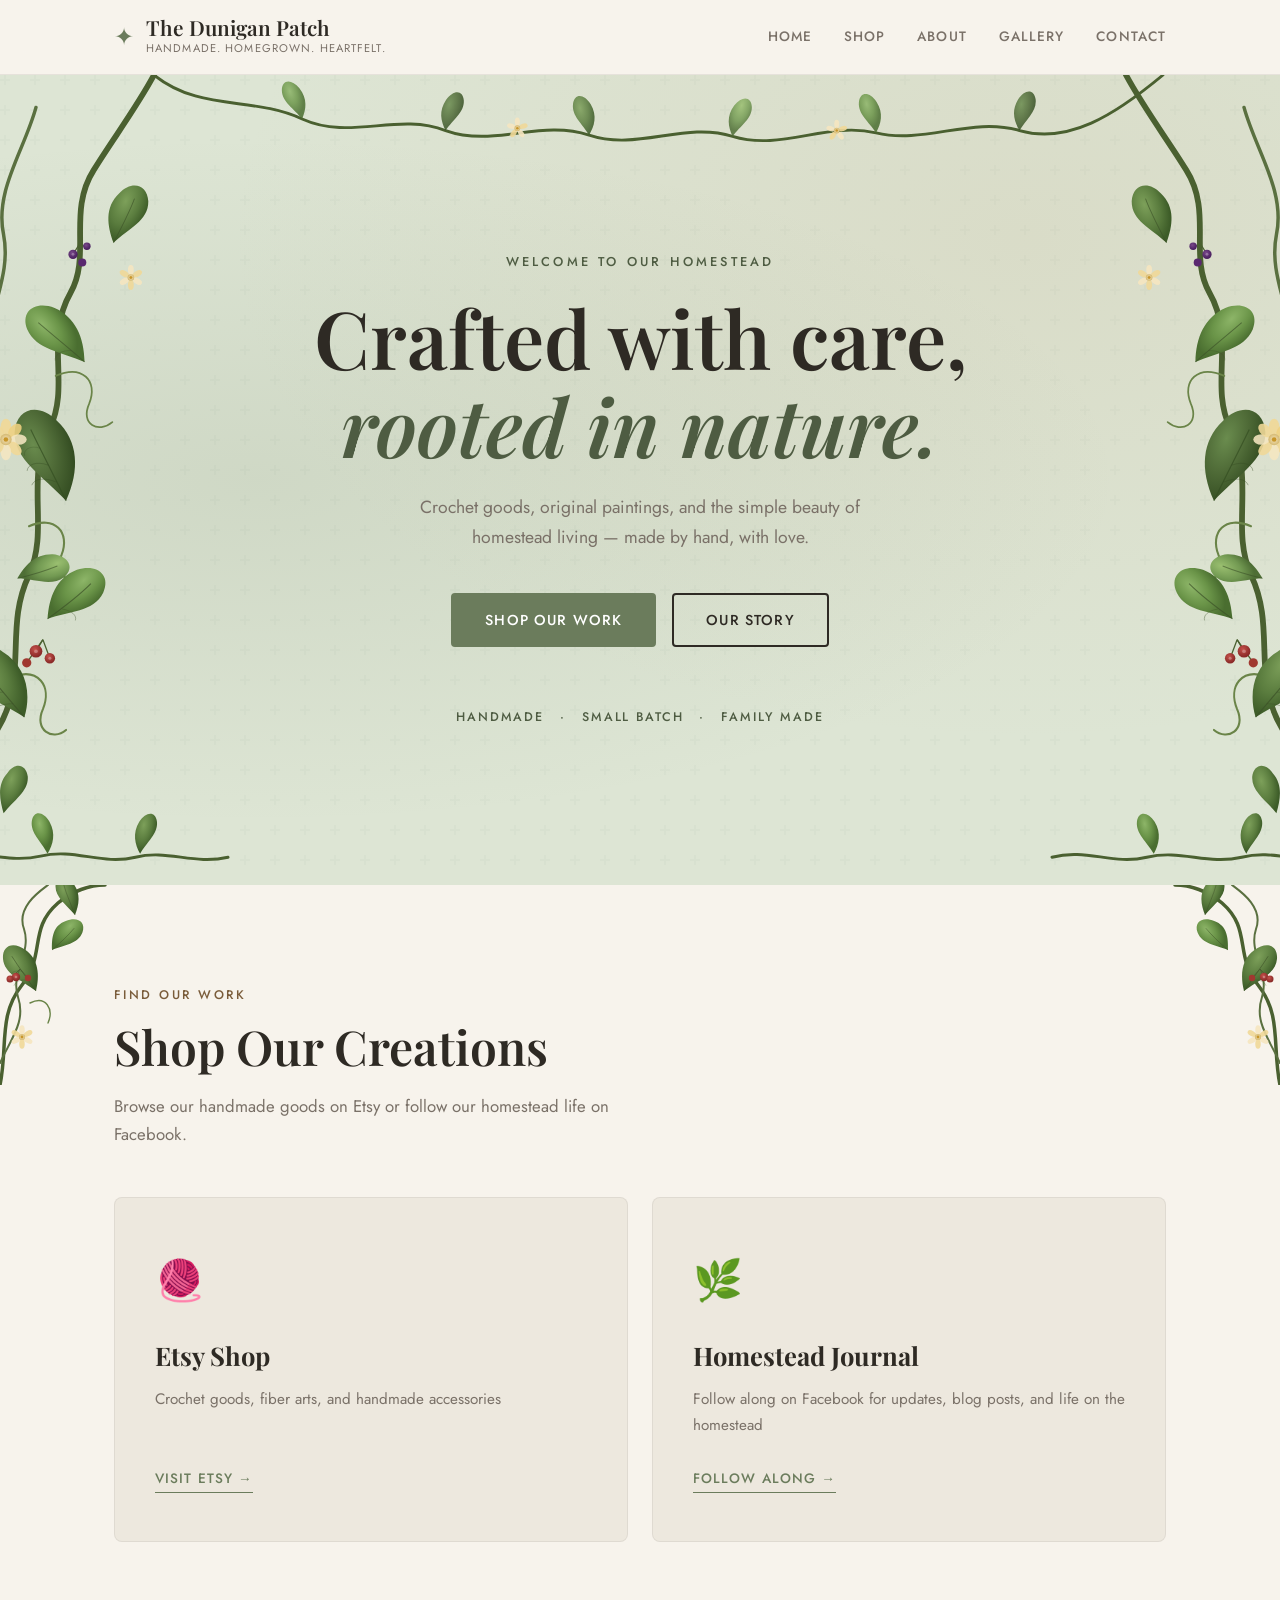
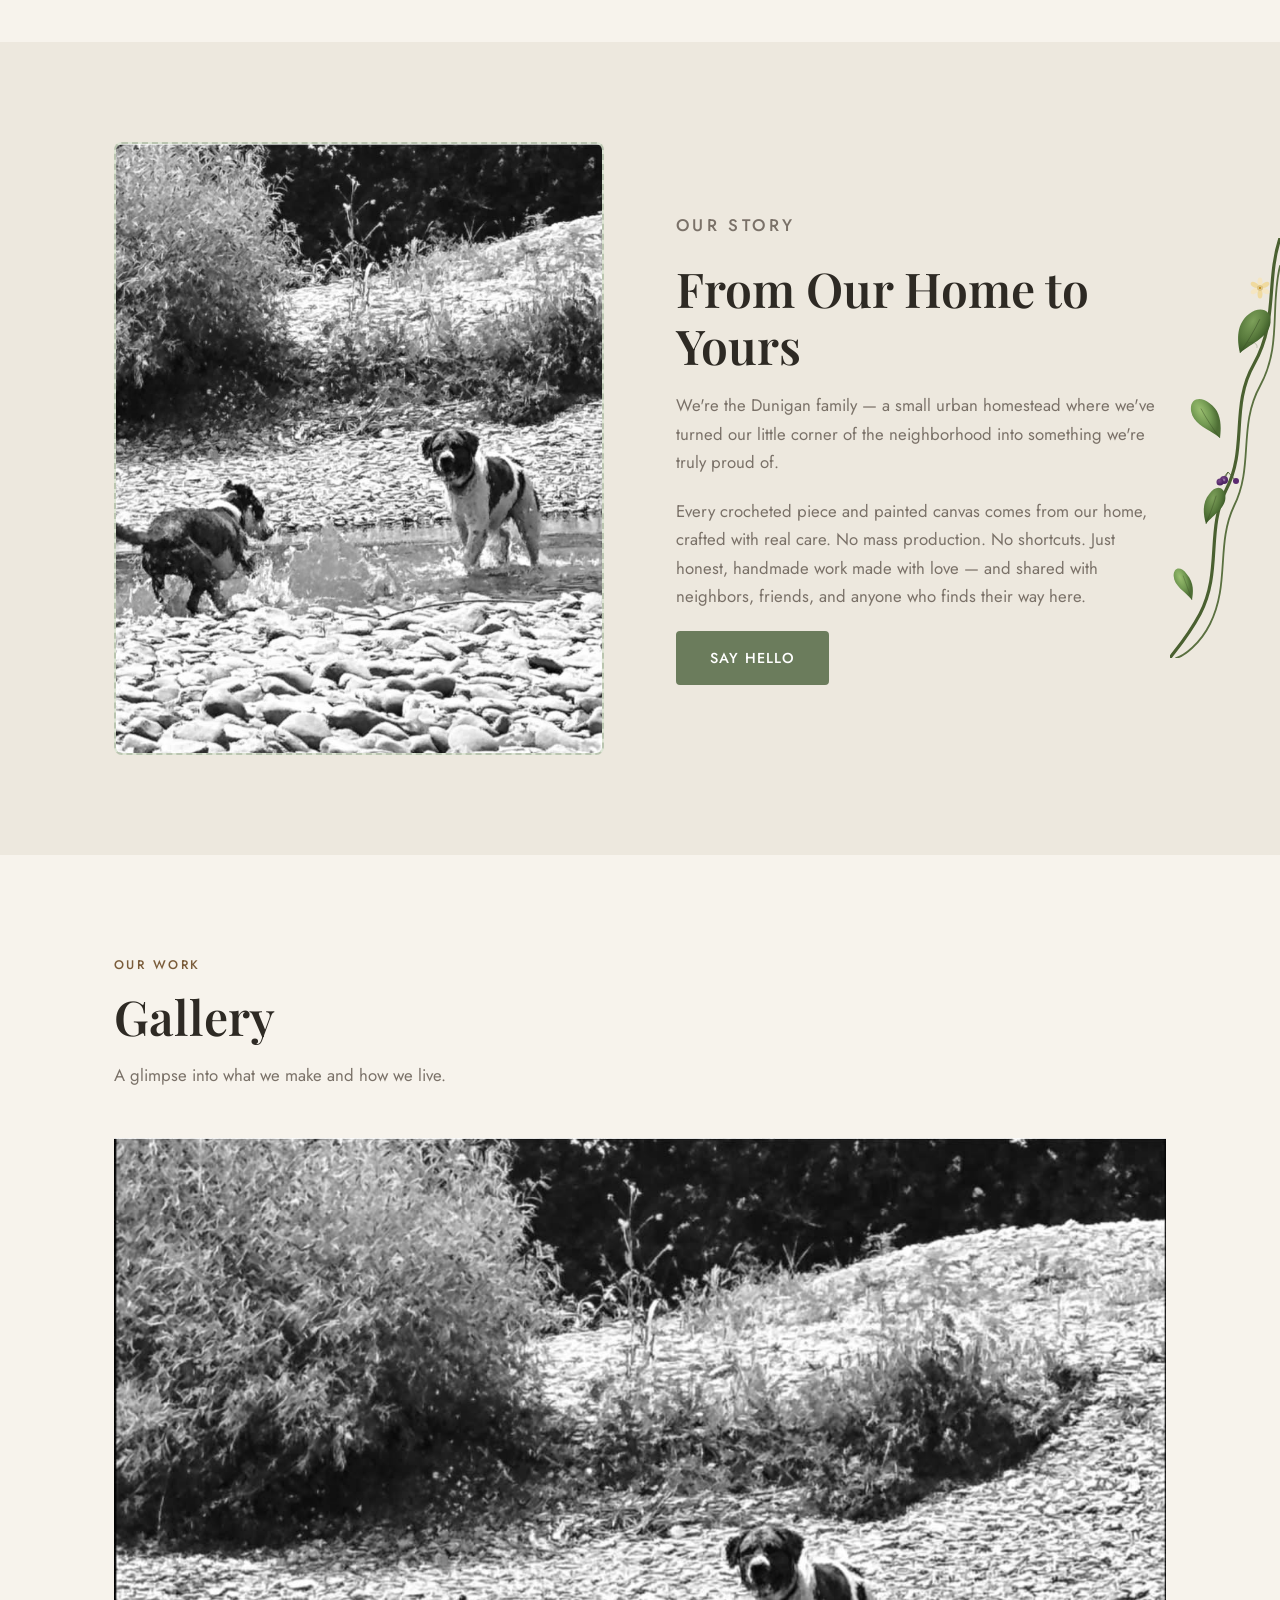
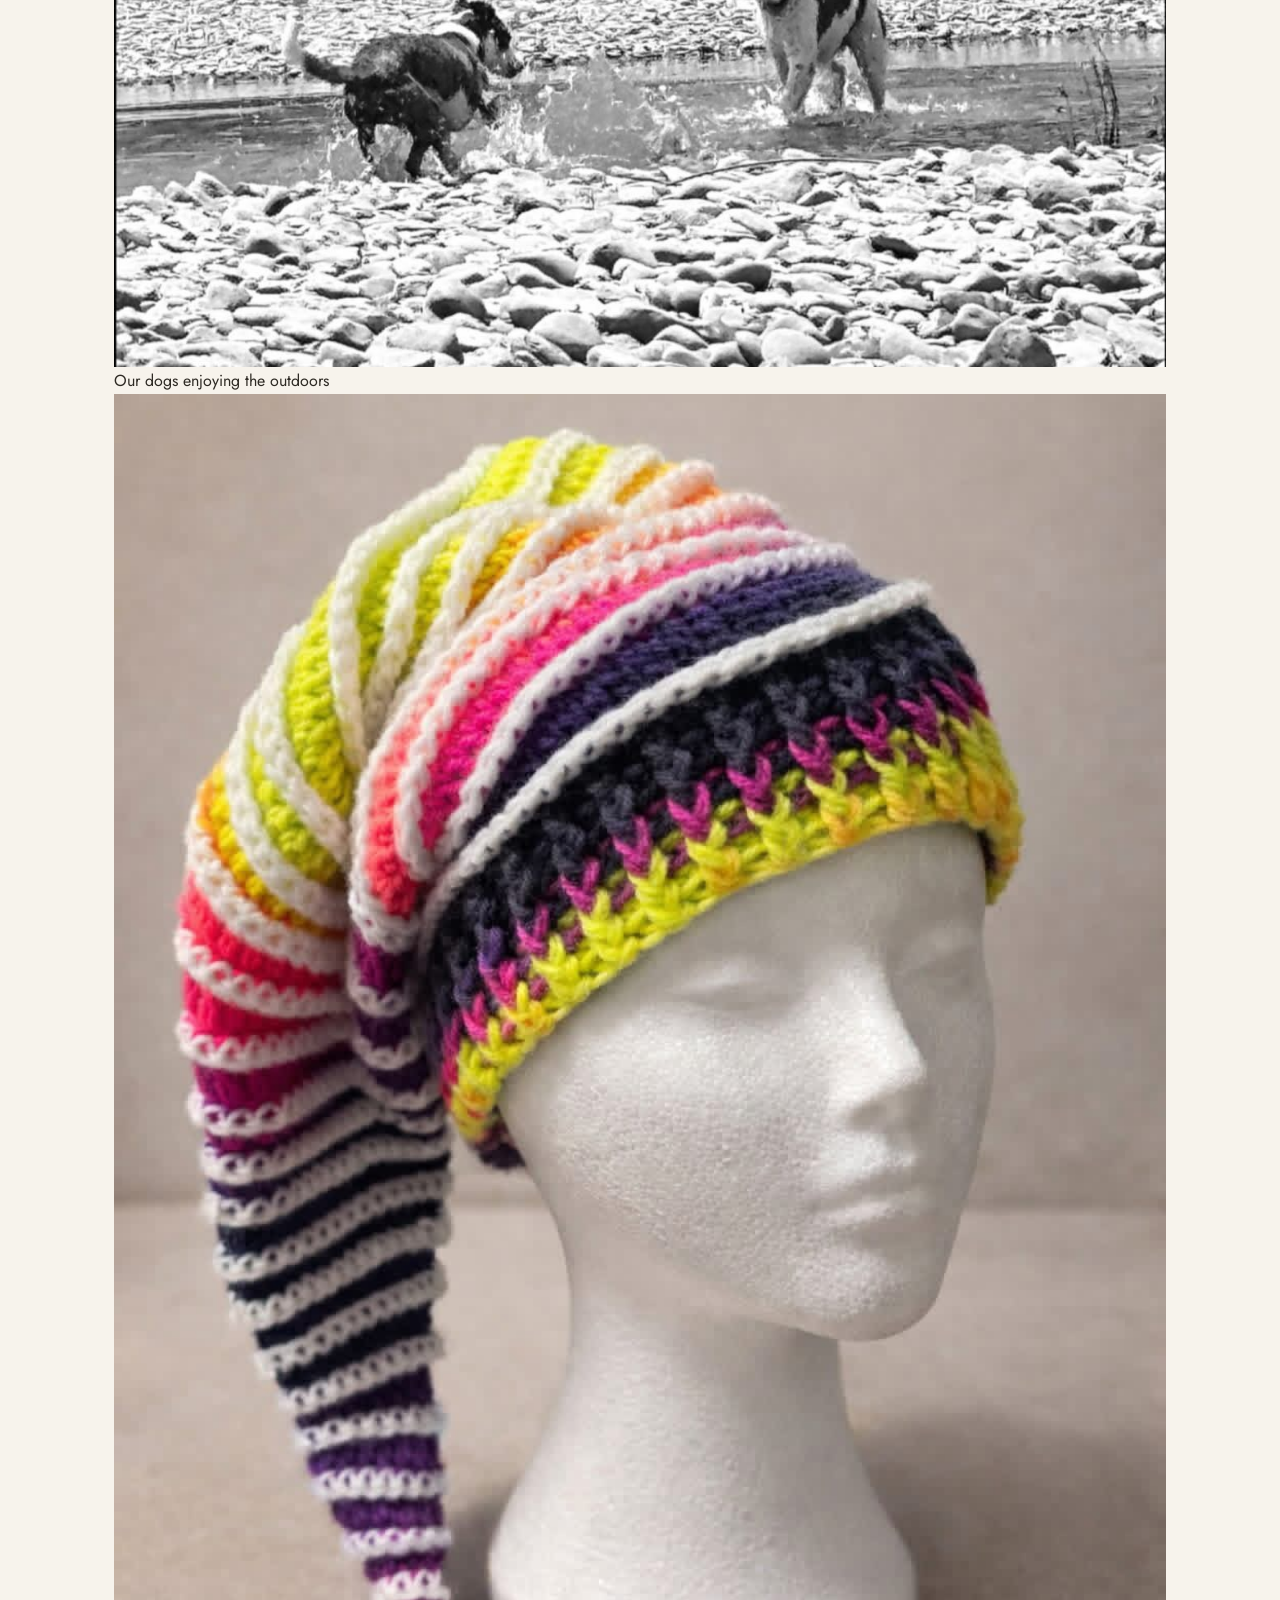
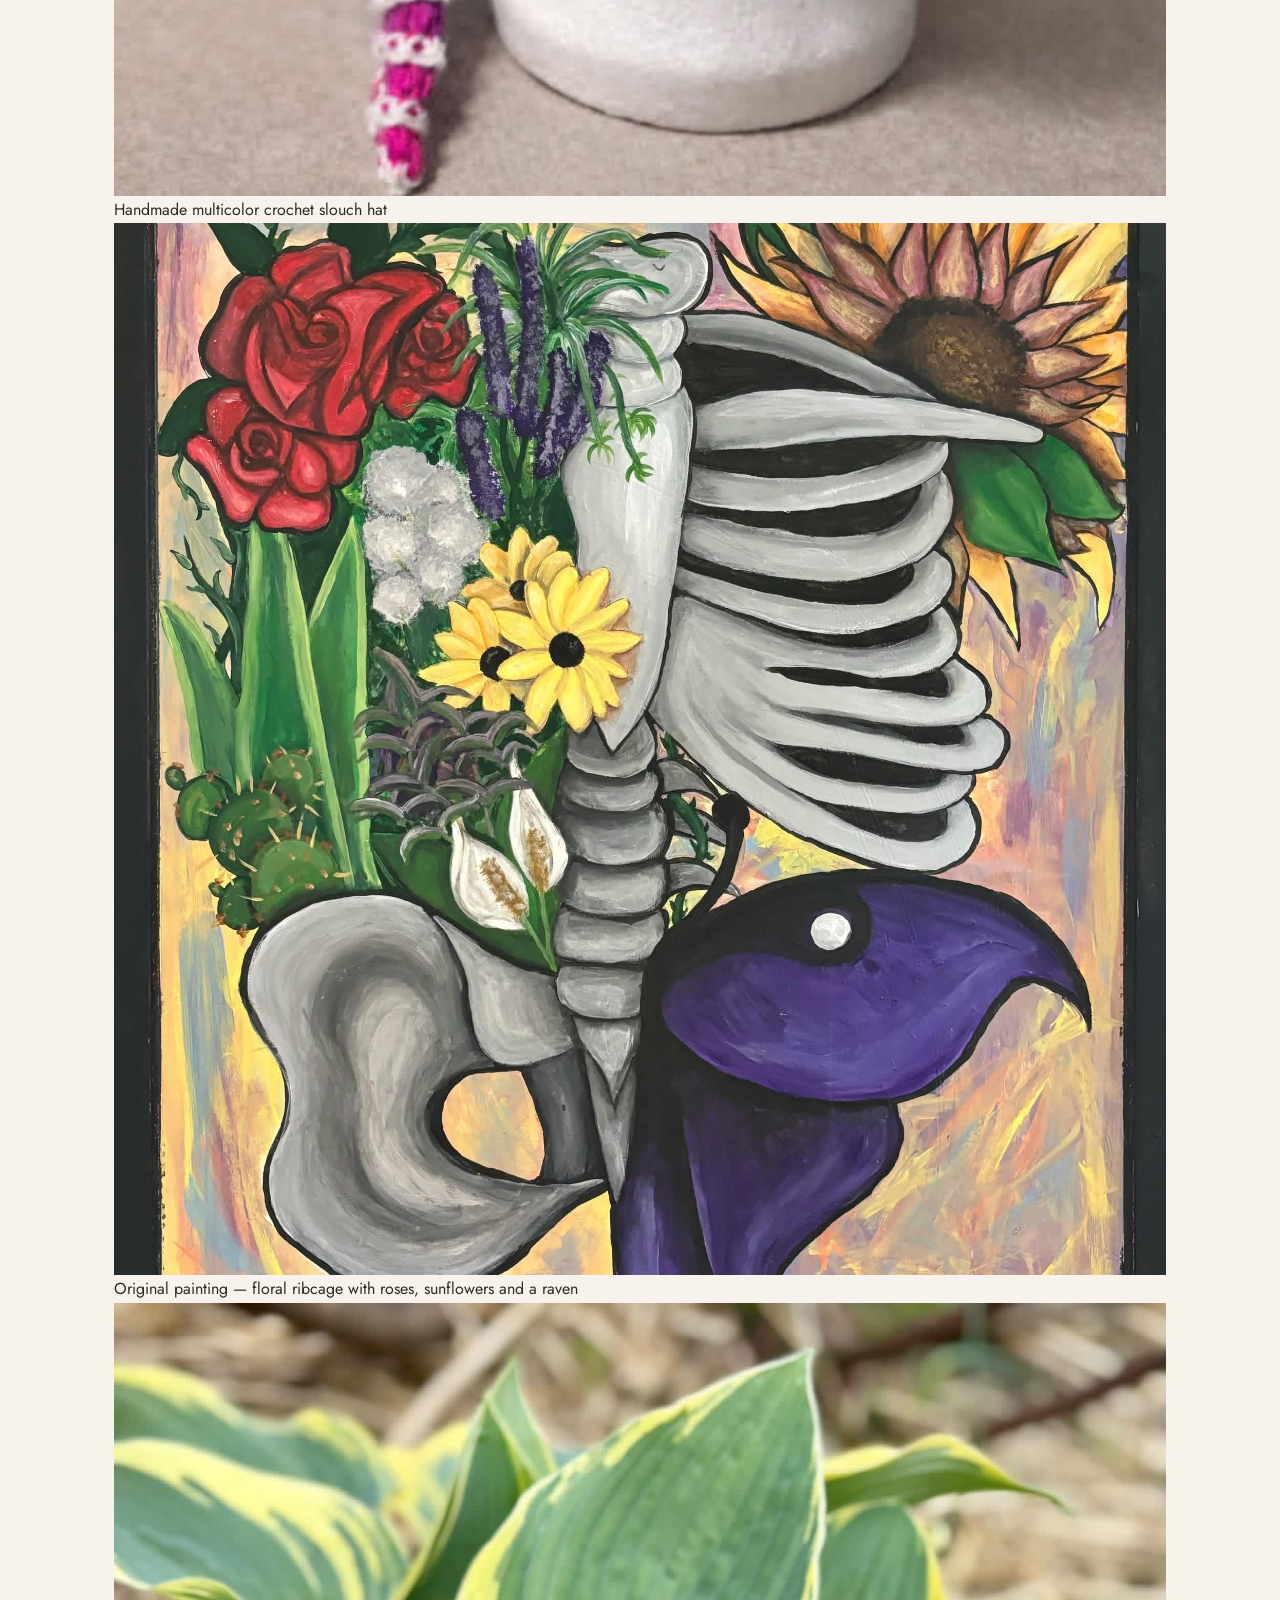
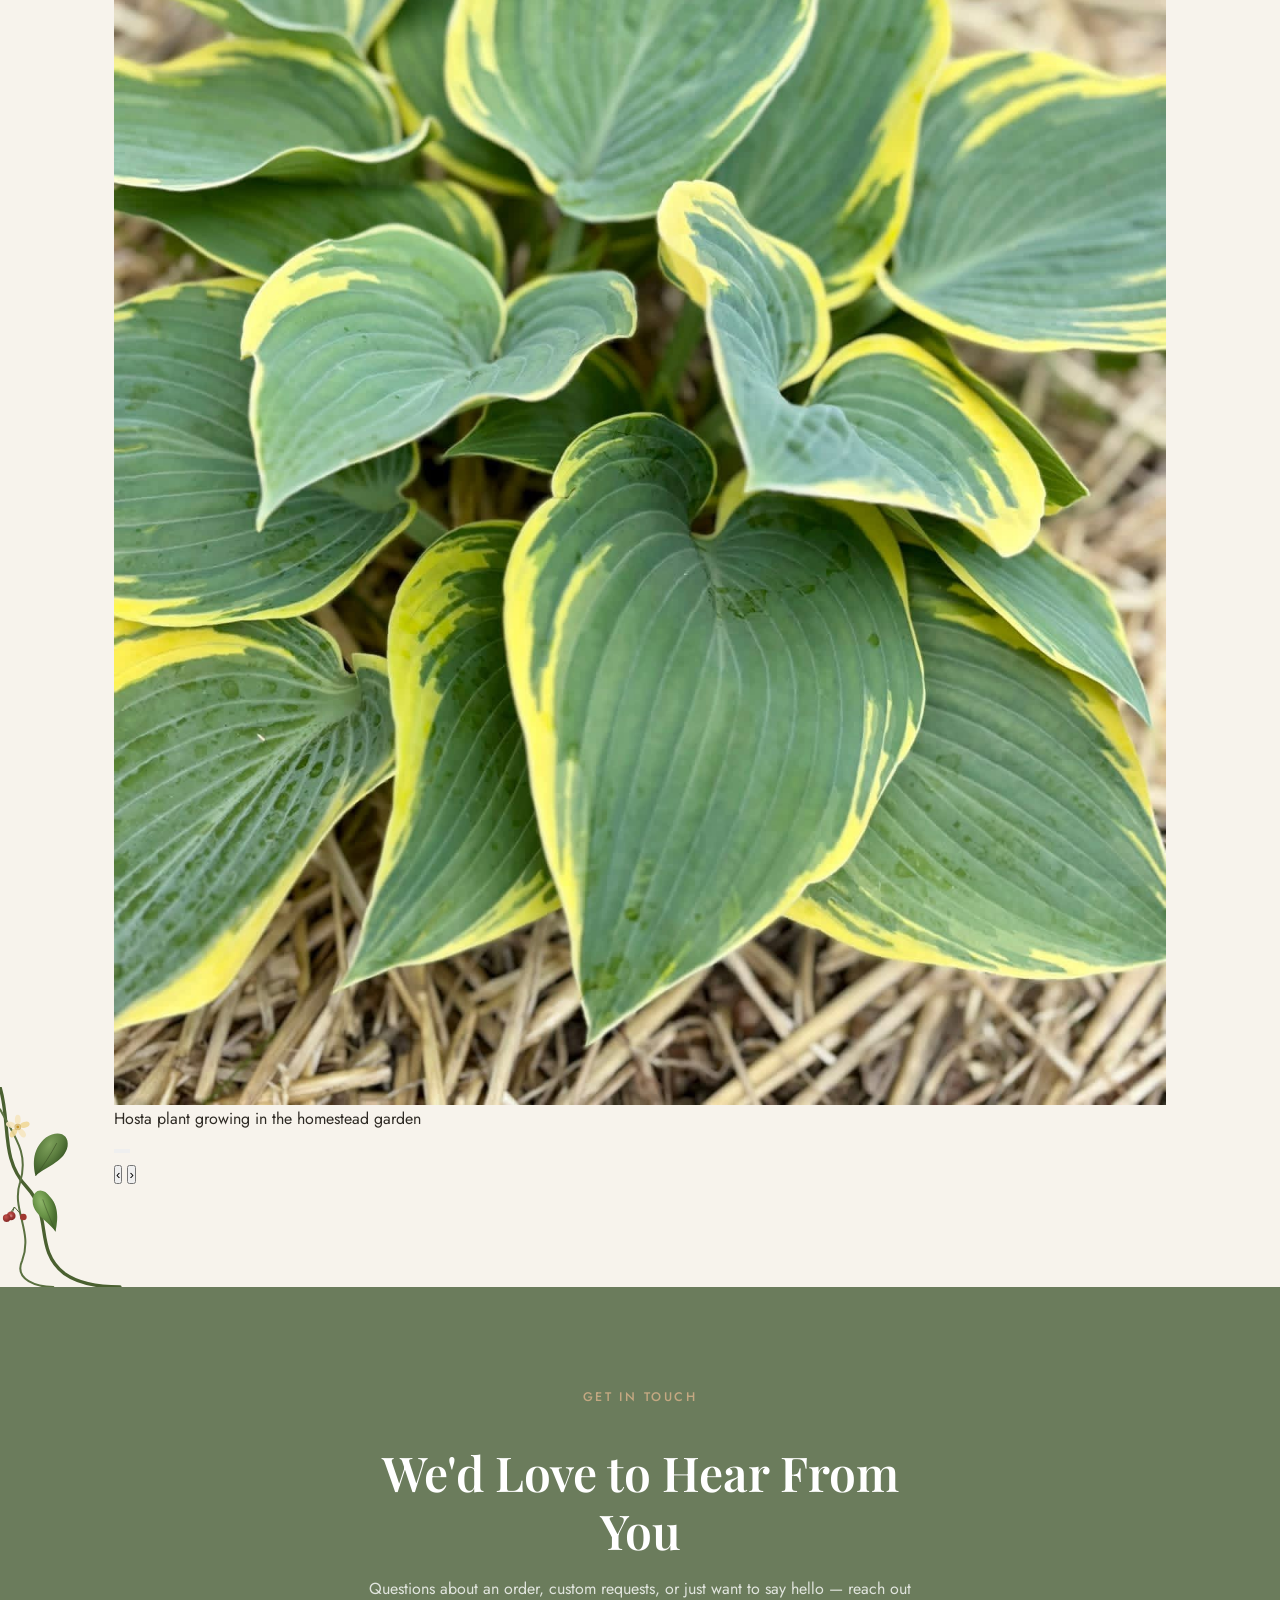
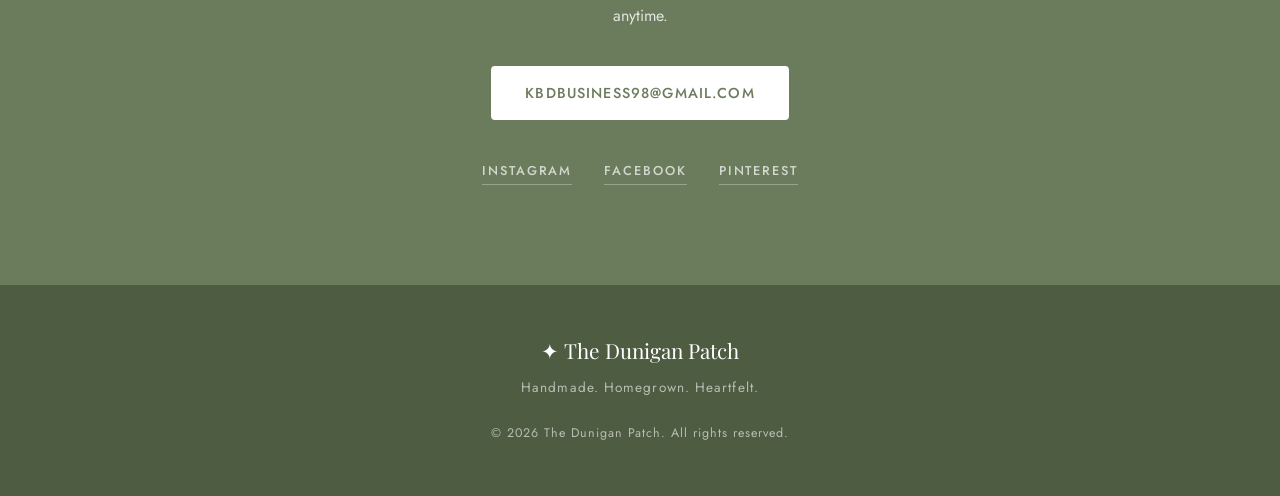
==== commit 4ba82041: "Implement slideshow and remove lightbox Added slideshow functionality and removed lightbox feature." ====
--- a/index.html
+++ b/index.html
@@ -264,23 +264,23 @@
       <p class="section-label">Our work</p>
       <h2 class="section-title">Gallery</h2>
       <p class="section-sub">A glimpse into what we make and how we live.</p>
-      <div class="masonry-gallery" id="galleryGrid"></div>
+
+      <!-- SLIDESHOW -->
+      <div class="slideshow-wrap" id="slideshowWrap">
+        <div class="slideshow-stage" id="slideshowStage">
+          <!-- slides injected by JS -->
+        </div>
+        <div class="slideshow-dots" id="slideshowDots"></div>
+        <div class="slideshow-controls">
+          <button class="slide-btn slide-prev" id="slidePrev" aria-label="Previous">‹</button>
+          <button class="slide-btn slide-next" id="slideNext" aria-label="Next">›</button>
+        </div>
+      </div>
       <div class="gallery-empty" id="galleryEmpty" style="display:none;">
         <p>No gallery images yet. <a href="admin.html">Add some from the admin panel.</a></p>
       </div>
     </div>
   </section>
-
-  <!-- LIGHTBOX -->
-  <div class="lightbox" id="lightbox" role="dialog" aria-modal="true" aria-label="Image viewer">
-    <button class="lightbox-close" id="lightboxClose" aria-label="Close">✕</button>
-    <button class="lightbox-prev" id="lightboxPrev" aria-label="Previous">‹</button>
-    <button class="lightbox-next" id="lightboxNext" aria-label="Next">›</button>
-    <div class="lightbox-inner">
-      <img id="lightboxImg" src="" alt="">
-      <p class="lightbox-caption" id="lightboxCaption"></p>
-    </div>
-  </div>
 
   <!-- ===================== CONTACT ===================== -->
   <section class="contact" id="contact">
@@ -319,57 +319,95 @@
     }, { threshold: 0.1 });
     document.querySelectorAll('section').forEach(s => observer.observe(s));
 
-    // Default images (shown before any admin uploads)
+    // ── Defaults ───────────────────────────────────────────
     const DEFAULT_IMAGES = [
       { src: 'images/img1.JPG', caption: 'Our dogs enjoying the outdoors' },
       { src: 'images/img2.JPG', caption: 'Hosta plant growing in the homestead garden' },
       { src: 'images/img3.JPG', caption: 'Original painting — floral ribcage with roses, sunflowers and a raven' },
       { src: 'images/img4.JPG', caption: 'Handmade multicolor crochet slouch hat' },
     ];
-
-    // Gallery
-    function loadGallery() {
-      const grid = document.getElementById('galleryGrid');
+    const SLIDES_TO_SHOW = 5;
+
+    // ── Slideshow state ────────────────────────────────────
+    let slideImages = [];  // the random 5 picked for this session
+    let slideIndex = 0;
+    let slideTimer = null;
+
+    function getPool() {
+      const stored = localStorage.getItem('dunigan_gallery');
+      return stored ? JSON.parse(stored) : DEFAULT_IMAGES;
+    }
+    function getSpeed() {
+      return parseInt(localStorage.getItem('dunigan_slide_speed') || '4000', 10);
+    }
+
+    function pickRandom(pool, n) {
+      const shuffled = [...pool].sort(() => Math.random() - 0.5);
+      return shuffled.slice(0, Math.min(n, shuffled.length));
+    }
+
+    function buildSlides() {
+      const pool = getPool();
       const empty = document.getElementById('galleryEmpty');
-      const stored = localStorage.getItem('dunigan_gallery');
-      const images = stored ? JSON.parse(stored) : DEFAULT_IMAGES;
-      grid.innerHTML = '';
-      if (!images.length) { empty.style.display = 'block'; return; }
+      const wrap = document.getElementById('slideshowWrap');
+      if (!pool.length) {
+        empty.style.display = 'block';
+        wrap.style.display = 'none';
+        return;
+      }
       empty.style.display = 'none';
-      images.forEach((img, i) => {
-        const item = document.createElement('div');
-        item.className = 'masonry-item';
-        item.innerHTML = `<img src="${img.src}" alt="${img.caption || ''}" loading="lazy">`;
-        item.addEventListener('click', () => openLightbox(images, i));
-        grid.appendChild(item);
+      wrap.style.display = 'block';
+      slideImages = pickRandom(pool, SLIDES_TO_SHOW);
+      slideIndex = 0;
+      renderSlides();
+      startTimer();
+    }
+
+    function renderSlides() {
+      const stage = document.getElementById('slideshowStage');
+      const dots = document.getElementById('slideshowDots');
+      stage.innerHTML = slideImages.map((img, i) => `
+        <div class="slide ${i === 0 ? 'active' : ''}" data-index="${i}">
+          <img src="${img.src}" alt="${img.caption || ''}">
+          ${img.caption ? `<div class="slide-caption">${img.caption}</div>` : ''}
+        </div>
+      `).join('');
+      dots.innerHTML = slideImages.map((_, i) =>
+        `<button class="slide-dot ${i === 0 ? 'active' : ''}" data-i="${i}" aria-label="Go to slide ${i+1}"></button>`
+      ).join('');
+      dots.querySelectorAll('.slide-dot').forEach(d => {
+        d.addEventListener('click', () => goToSlide(parseInt(d.dataset.i)));
       });
     }
 
-    // Lightbox
-    let lbImages = [], lbIndex = 0;
-    function openLightbox(images, index) {
-      lbImages = images; lbIndex = index;
-      showLightboxImage();
-      document.getElementById('lightbox').classList.add('open');
-      document.body.style.overflow = 'hidden';
-    }
-    function showLightboxImage() {
-      document.getElementById('lightboxImg').src = lbImages[lbIndex].src;
-      document.getElementById('lightboxCaption').textContent = lbImages[lbIndex].caption || '';
-    }
-    document.getElementById('lightboxClose').addEventListener('click', closeLightbox);
-    document.getElementById('lightboxPrev').addEventListener('click', () => { lbIndex = (lbIndex - 1 + lbImages.length) % lbImages.length; showLightboxImage(); });
-    document.getElementById('lightboxNext').addEventListener('click', () => { lbIndex = (lbIndex + 1) % lbImages.length; showLightboxImage(); });
-    document.getElementById('lightbox').addEventListener('click', e => { if (e.target === document.getElementById('lightbox')) closeLightbox(); });
-    document.addEventListener('keydown', e => {
-      if (!document.getElementById('lightbox').classList.contains('open')) return;
-      if (e.key === 'Escape') closeLightbox();
-      if (e.key === 'ArrowLeft') { lbIndex = (lbIndex - 1 + lbImages.length) % lbImages.length; showLightboxImage(); }
-      if (e.key === 'ArrowRight') { lbIndex = (lbIndex + 1) % lbImages.length; showLightboxImage(); }
-    });
-    function closeLightbox() { document.getElementById('lightbox').classList.remove('open'); document.body.style.overflow = ''; }
-
-    loadGallery();
+    function goToSlide(n) {
+      const slides = document.querySelectorAll('.slide');
+      const dots = document.querySelectorAll('.slide-dot');
+      slides[slideIndex].classList.remove('active');
+      dots[slideIndex].classList.remove('active');
+      slideIndex = (n + slideImages.length) % slideImages.length;
+      slides[slideIndex].classList.add('active');
+      dots[slideIndex].classList.add('active');
+      resetTimer();
+    }
+
+    function startTimer() {
+      clearInterval(slideTimer);
+      slideTimer = setInterval(() => goToSlide(slideIndex + 1), getSpeed());
+    }
+    function resetTimer() {
+      clearInterval(slideTimer);
+      slideTimer = setInterval(() => goToSlide(slideIndex + 1), getSpeed());
+    }
+
+    document.getElementById('slidePrev').addEventListener('click', () => goToSlide(slideIndex - 1));
+    document.getElementById('slideNext').addEventListener('click', () => goToSlide(slideIndex + 1));
+
+    // Pause on hover
+    document.getElementById('slideshowStage').addEventListener('mouseenter', () => clearInterval(slideTimer));
+    document.getElementById('slideshowStage').addEventListener('mouseleave', () => startTimer());
+
+    buildSlides();
   </script>
 </body>
 </html>
--- a/styles.css
+++ b/styles.css
@@ -23,9 +23,7 @@
    RESET & BASE
 ===================== */
 *, *::before, *::after { box-sizing: border-box; margin: 0; padding: 0; }
-
 html { scroll-behavior: smooth; }
-
 body {
   font-family: var(--font-sans);
   background: var(--cream);
@@ -34,14 +32,7 @@
   line-height: 1.7;
   overflow-x: hidden;
 }
-
-img {
-  display: block;
-  width: 100%;
-  height: 100%;
-  object-fit: cover;
-}
-
+img { display: block; width: 100%; height: 100%; object-fit: cover; }
 a { text-decoration: none; color: inherit; }
 
 /* =====================
@@ -52,10 +43,7 @@
   transform: translateY(28px);
   transition: opacity 0.7s ease, transform 0.7s ease;
 }
-section.visible {
-  opacity: 1;
-  transform: none;
-}
+section.visible { opacity: 1; transform: none; }
 
 /* =====================
    BUTTONS
@@ -72,39 +60,15 @@
   transition: all 0.25s ease;
   cursor: pointer;
 }
-
-.btn-primary {
-  background: var(--sage);
-  color: var(--white);
-  border: 2px solid var(--sage);
-}
-.btn-primary:hover {
-  background: var(--sage-dark);
-  border-color: var(--sage-dark);
-  transform: translateY(-2px);
-  box-shadow: 0 6px 20px rgba(107,124,92,0.3);
-}
-
-.btn-outline {
-  background: transparent;
-  color: var(--text);
-  border: 2px solid var(--text);
-}
-.btn-outline:hover {
-  background: var(--text);
-  color: var(--cream);
-  transform: translateY(-2px);
-}
+.btn-primary { background: var(--sage); color: var(--white); border: 2px solid var(--sage); }
+.btn-primary:hover { background: var(--sage-dark); border-color: var(--sage-dark); transform: translateY(-2px); box-shadow: 0 6px 20px rgba(107,124,92,0.3); }
+.btn-outline { background: transparent; color: var(--text); border: 2px solid var(--text); }
+.btn-outline:hover { background: var(--text); color: var(--cream); transform: translateY(-2px); }
 
 /* =====================
    SECTION HELPERS
 ===================== */
-.section-inner {
-  max-width: 1100px;
-  margin: 0 auto;
-  padding: 0 24px;
-}
-
+.section-inner { max-width: 1100px; margin: 0 auto; padding: 0 24px; }
 .section-label {
   font-family: var(--font-sans);
   font-size: 0.78rem;
@@ -114,7 +78,6 @@
   color: var(--brown);
   margin-bottom: 12px;
 }
-
 .section-title {
   font-family: var(--font-serif);
   font-size: clamp(2rem, 5vw, 3rem);
@@ -123,13 +86,44 @@
   line-height: 1.2;
   margin-bottom: 16px;
 }
-
-.section-sub {
-  font-size: 1.05rem;
-  color: var(--text-muted);
-  max-width: 560px;
-  margin-bottom: 48px;
-}
+.section-sub { font-size: 1.05rem; color: var(--text-muted); max-width: 560px; margin-bottom: 48px; }
+
+/* =====================
+   BOTANICAL HELPERS
+===================== */
+/* Hero full-bleed SVG */
+.botanical-hero {
+  position: absolute;
+  inset: 0;
+  width: 100%;
+  height: 100%;
+  pointer-events: none;
+  z-index: 1;
+}
+
+/* Corner vines — used on shop, gallery */
+.bot-corner {
+  position: absolute;
+  pointer-events: none;
+  z-index: 0;
+  width: 200px;
+  height: 200px;
+}
+.bot-tl { top: 0; left: 0; }
+.bot-tr { top: 0; right: 0; }
+.bot-bl { bottom: 0; left: 0; }
+.bot-br { bottom: 0; right: 0; }
+
+/* Side vine — used on about */
+.bot-side {
+  position: absolute;
+  pointer-events: none;
+  z-index: 0;
+  width: 110px;
+  height: 420px;
+}
+.bot-side-r { top: 50%; right: 0; transform: translateY(-50%); }
+.bot-side-l { top: 50%; left: 0; transform: translateY(-50%); }
 
 /* =====================
    HEADER
@@ -138,11 +132,10 @@
   position: sticky;
   top: 0;
   z-index: 100;
-  background: rgba(247, 243, 236, 0.95);
+  background: rgba(247,243,236,0.95);
   backdrop-filter: blur(12px);
   border-bottom: 1px solid rgba(0,0,0,0.07);
 }
-
 .header-inner {
   max-width: 1100px;
   margin: 0 auto;
@@ -152,75 +145,17 @@
   justify-content: space-between;
   gap: 24px;
 }
-
-.logo {
-  display: flex;
-  align-items: center;
-  gap: 12px;
-}
-
-.logo-leaf {
-  font-size: 1.5rem;
-  color: var(--sage);
-}
-
-.logo h1 {
-  font-family: var(--font-serif);
-  font-size: 1.3rem;
-  font-weight: 600;
-  line-height: 1.1;
-  color: var(--text);
-}
-
-.logo .tagline {
-  font-size: 0.7rem;
-  color: var(--text-muted);
-  letter-spacing: 0.1em;
-  text-transform: uppercase;
-}
-
-.main-nav {
-  display: flex;
-  gap: 32px;
-}
-
-.main-nav a {
-  font-size: 0.85rem;
-  font-weight: 500;
-  letter-spacing: 0.08em;
-  text-transform: uppercase;
-  color: var(--text-muted);
-  transition: color 0.2s;
-}
+.logo { display: flex; align-items: center; gap: 12px; }
+.logo-leaf { font-size: 1.5rem; color: var(--sage); }
+.logo h1 { font-family: var(--font-serif); font-size: 1.3rem; font-weight: 600; line-height: 1.1; color: var(--text); }
+.logo .tagline { font-size: 0.7rem; color: var(--text-muted); letter-spacing: 0.1em; text-transform: uppercase; }
+.main-nav { display: flex; gap: 32px; }
+.main-nav a { font-size: 0.85rem; font-weight: 500; letter-spacing: 0.08em; text-transform: uppercase; color: var(--text-muted); transition: color 0.2s; }
 .main-nav a:hover { color: var(--sage); }
-
-.nav-toggle {
-  display: none;
-  background: none;
-  border: none;
-  font-size: 1.4rem;
-  cursor: pointer;
-  color: var(--text);
-  padding: 4px;
-}
-
-/* Mobile Nav */
-.mobile-nav {
-  display: none;
-  flex-direction: column;
-  padding: 0 24px 16px;
-  gap: 4px;
-  background: rgba(247, 243, 236, 0.98);
-}
+.nav-toggle { display: none; background: none; border: none; font-size: 1.4rem; cursor: pointer; color: var(--text); padding: 4px; }
+.mobile-nav { display: none; flex-direction: column; padding: 0 24px 16px; gap: 4px; background: rgba(247,243,236,0.98); }
 .mobile-nav.open { display: flex; }
-.mobile-nav a {
-  padding: 10px 0;
-  font-size: 1rem;
-  font-weight: 500;
-  color: var(--text);
-  border-bottom: 1px solid var(--parchment);
-  letter-spacing: 0.05em;
-}
+.mobile-nav a { padding: 10px 0; font-size: 1rem; font-weight: 500; color: var(--text); border-bottom: 1px solid var(--parchment); letter-spacing: 0.05em; }
 
 /* =====================
    HERO
@@ -237,7 +172,6 @@
   overflow: hidden;
   background: var(--sage-light);
 }
-
 .hero-texture {
   position: absolute;
   inset: 0;
@@ -247,301 +181,133 @@
     url("data:image/svg+xml,%3Csvg width='60' height='60' viewBox='0 0 60 60' xmlns='http://www.w3.org/2000/svg'%3E%3Cg fill='none' fill-rule='evenodd'%3E%3Cg fill='%236b7c5c' fill-opacity='0.04'%3E%3Cpath d='M36 34v-4h-2v4h-4v2h4v4h2v-4h4v-2h-4zm0-30V0h-2v4h-4v2h4v4h2V6h4V4h-4zM6 34v-4H4v4H0v2h4v4h2v-4h4v-2H6zM6 4V0H4v4H0v2h4v4h2V6h4V4H6z'/%3E%3C/g%3E%3C/g%3E%3C/svg%3E");
   pointer-events: none;
 }
-
-.hero-content {
-  position: relative;
-  z-index: 1;
-  max-width: 700px;
-}
-
-.hero-eyebrow {
-  font-size: 0.8rem;
-  font-weight: 500;
-  letter-spacing: 0.25em;
-  text-transform: uppercase;
-  color: var(--sage-dark);
-  margin-bottom: 20px;
-  opacity: 0;
-  animation: fadeUp 0.8s 0.2s ease forwards;
-}
-
-.hero-headline {
-  font-family: var(--font-serif);
-  font-size: clamp(2.8rem, 7vw, 5rem);
-  font-weight: 600;
-  color: var(--text);
-  line-height: 1.1;
-  margin-bottom: 24px;
-  opacity: 0;
-  animation: fadeUp 0.8s 0.4s ease forwards;
-}
-
-.hero-headline em {
-  font-style: italic;
-  color: var(--sage-dark);
-}
-
-.hero-sub {
-  font-size: 1.1rem;
-  color: var(--text-muted);
-  max-width: 500px;
-  margin: 0 auto 40px;
-  opacity: 0;
-  animation: fadeUp 0.8s 0.6s ease forwards;
-}
-
-.hero-ctas {
-  display: flex;
-  gap: 16px;
-  justify-content: center;
-  flex-wrap: wrap;
-  opacity: 0;
-  animation: fadeUp 0.8s 0.8s ease forwards;
-}
-
-.hero-badge {
-  position: relative;
-  z-index: 1;
-  margin-top: 60px;
-  display: flex;
-  gap: 16px;
-  align-items: center;
-  font-size: 0.78rem;
-  font-weight: 500;
-  letter-spacing: 0.15em;
-  text-transform: uppercase;
-  color: var(--sage-dark);
-  opacity: 0;
-  animation: fadeUp 0.8s 1s ease forwards;
-}
+.hero-content { position: relative; z-index: 2; max-width: 700px; }
+.hero-eyebrow { font-size: 0.8rem; font-weight: 500; letter-spacing: 0.25em; text-transform: uppercase; color: var(--sage-dark); margin-bottom: 20px; opacity: 0; animation: fadeUp 0.8s 0.2s ease forwards; }
+.hero-headline { font-family: var(--font-serif); font-size: clamp(2.8rem, 7vw, 5rem); font-weight: 600; color: var(--text); line-height: 1.1; margin-bottom: 24px; opacity: 0; animation: fadeUp 0.8s 0.4s ease forwards; }
+.hero-headline em { font-style: italic; color: var(--sage-dark); }
+.hero-sub { font-size: 1.1rem; color: var(--text-muted); max-width: 500px; margin: 0 auto 40px; opacity: 0; animation: fadeUp 0.8s 0.6s ease forwards; }
+.hero-ctas { display: flex; gap: 16px; justify-content: center; flex-wrap: wrap; opacity: 0; animation: fadeUp 0.8s 0.8s ease forwards; }
+.hero-badge { position: relative; z-index: 2; margin-top: 60px; display: flex; gap: 16px; align-items: center; font-size: 0.78rem; font-weight: 500; letter-spacing: 0.15em; text-transform: uppercase; color: var(--sage-dark); opacity: 0; animation: fadeUp 0.8s 1s ease forwards; }
 
 /* =====================
    SHOP
 ===================== */
-.shop {
-  padding: 100px 0;
-  background: var(--cream);
-}
-
-.shop-cards {
-  display: grid;
-  grid-template-columns: 1fr 1fr;
-  gap: 24px;
-  margin-top: 48px;
-}
-
+.shop { padding: 100px 0; background: var(--cream); position: relative; overflow: hidden; }
+.shop-cards { display: grid; grid-template-columns: 1fr 1fr; gap: 24px; margin-top: 48px; }
 .shop-card {
-  display: flex;
-  flex-direction: column;
-  align-items: flex-start;
+  display: flex; flex-direction: column; align-items: flex-start;
   padding: 48px 40px;
   background: var(--parchment);
   border: 1px solid rgba(0,0,0,0.06);
   border-radius: 8px;
   transition: all 0.3s ease;
+  position: relative; overflow: hidden;
+  z-index: 1;
+}
+.shop-card::before { content: ''; position: absolute; inset: 0; background: linear-gradient(135deg, rgba(107,124,92,0.05), transparent); opacity: 0; transition: opacity 0.3s; }
+.shop-card:hover { transform: translateY(-6px); box-shadow: var(--shadow-lg); border-color: rgba(107,124,92,0.2); }
+.shop-card:hover::before { opacity: 1; }
+.shop-card-icon { font-size: 2.5rem; margin-bottom: 20px; }
+.shop-card h3 { font-family: var(--font-serif); font-size: 1.6rem; margin-bottom: 10px; }
+.shop-card p { color: var(--text-muted); font-size: 0.95rem; margin-bottom: 28px; flex: 1; }
+.shop-card-cta { font-size: 0.85rem; font-weight: 500; letter-spacing: 0.08em; text-transform: uppercase; color: var(--sage); border-bottom: 1px solid var(--sage); padding-bottom: 2px; transition: color 0.2s; }
+.shop-card:hover .shop-card-cta { color: var(--sage-dark); }
+
+/* =====================
+   ABOUT
+===================== */
+.about { padding: 100px 0; background: var(--parchment); position: relative; overflow: hidden; }
+.about-inner { display: grid; grid-template-columns: 1fr 1fr; gap: 72px; align-items: center; position: relative; z-index: 1; }
+.about-image-placeholder { aspect-ratio: 4/5; background: var(--sage-light); border-radius: 8px; display: flex; align-items: center; justify-content: center; border: 2px dashed rgba(107,124,92,0.3); overflow: hidden; }
+.about-text p { color: var(--text-muted); margin-bottom: 20px; font-size: 1.05rem; }
+
+/* =====================
+   GALLERY
+===================== */
+.gallery { padding: 100px 0; background: var(--cream); position: relative; overflow: hidden; }
+.gallery .section-inner { position: relative; z-index: 1; }
+
+/* Masonry grid */
+.masonry-gallery {
+  column-count: 3;
+  column-gap: 16px;
+  margin-top: 48px;
+}
+.masonry-item {
+  break-inside: avoid;
+  margin-bottom: 16px;
+  border-radius: 8px;
+  overflow: hidden;
+  cursor: pointer;
+  background: var(--parchment);
   position: relative;
-  overflow: hidden;
-}
-.shop-card::before {
-  content: '';
-  position: absolute;
+}
+.masonry-item img {
+  width: 100%;
+  height: auto;
+  display: block;
+  transition: transform 0.5s ease;
+}
+.masonry-item:hover img { transform: scale(1.04); }
+
+.gallery-empty { text-align: center; padding: 60px 0; color: var(--text-muted); }
+.gallery-empty a { color: var(--sage); border-bottom: 1px solid var(--sage); }
+
+/* =====================
+   LIGHTBOX
+===================== */
+.lightbox {
+  display: none;
+  position: fixed;
   inset: 0;
-  background: linear-gradient(135deg, rgba(107,124,92,0.05), transparent);
-  opacity: 0;
-  transition: opacity 0.3s;
-}
-.shop-card:hover {
-  transform: translateY(-6px);
-  box-shadow: var(--shadow-lg);
-  border-color: rgba(107,124,92,0.2);
-}
-.shop-card:hover::before { opacity: 1; }
-
-.shop-card-icon {
-  font-size: 2.5rem;
-  margin-bottom: 20px;
-}
-.shop-card h3 {
-  font-family: var(--font-serif);
-  font-size: 1.6rem;
-  margin-bottom: 10px;
-}
-.shop-card p {
-  color: var(--text-muted);
-  font-size: 0.95rem;
-  margin-bottom: 28px;
-  flex: 1;
-}
-.shop-card-cta {
-  font-size: 0.85rem;
-  font-weight: 500;
-  letter-spacing: 0.08em;
-  text-transform: uppercase;
-  color: var(--sage);
-  border-bottom: 1px solid var(--sage);
-  padding-bottom: 2px;
-  transition: color 0.2s;
-}
-.shop-card:hover .shop-card-cta { color: var(--sage-dark); }
-
-/* =====================
-   ABOUT
-===================== */
-.about {
-  padding: 100px 0;
-  background: var(--parchment);
-}
-
-.about-inner {
-  display: grid;
-  grid-template-columns: 1fr 1fr;
-  gap: 72px;
-  align-items: center;
-}
-
-.about-image-placeholder {
-  aspect-ratio: 4/5;
-  background: var(--sage-light);
-  border-radius: 8px;
-  display: flex;
+  z-index: 1000;
+  background: rgba(0,0,0,0.92);
   align-items: center;
   justify-content: center;
-  font-size: 0.85rem;
-  color: var(--text-muted);
-  letter-spacing: 0.1em;
-  text-transform: uppercase;
-  border: 2px dashed rgba(107,124,92,0.3);
-  overflow: hidden;
-}
-
-.about-text p {
-  color: var(--text-muted);
-  margin-bottom: 20px;
-  font-size: 1.05rem;
-}
-
-/* =====================
-   GALLERY
-===================== */
-.gallery {
-  padding: 100px 0;
-  background: var(--cream);
-}
-
-.gallery-grid {
-  display: grid;
-  grid-template-columns: repeat(3, 1fr);
-  grid-template-rows: auto auto;
-  gap: 16px;
-  margin-top: 48px;
-}
-
-.gallery-item {
-  border-radius: 8px;
-  overflow: hidden;
-  background: var(--parchment);
-  aspect-ratio: 1;
-  position: relative;
-}
-.gallery-item.tall {
-  grid-row: span 2;
-  aspect-ratio: auto;
-}
-.gallery-item.wide {
-  grid-column: span 2;
-  aspect-ratio: 16/7;
-}
-
-.gallery-item img {
-  transition: transform 0.5s ease;
-}
-.gallery-item:hover img {
-  transform: scale(1.04);
-}
-
-/* Placeholder if no image */
-.gallery-item:not(:has(img[src])),
-.gallery-item img[src="images/img4.jpg"] {
-  background: var(--sage-light);
-}
+}
+.lightbox.open { display: flex; }
+.lightbox-inner { max-width: 90vw; max-height: 90vh; text-align: center; }
+.lightbox-inner img { max-width: 90vw; max-height: 80vh; width: auto; height: auto; border-radius: 4px; object-fit: contain; }
+.lightbox-caption { color: rgba(255,255,255,0.7); font-size: 0.85rem; margin-top: 12px; letter-spacing: 0.06em; }
+.lightbox-close {
+  position: fixed; top: 24px; right: 28px;
+  background: none; border: none; color: rgba(255,255,255,0.8);
+  font-size: 1.8rem; cursor: pointer; z-index: 1001;
+  transition: color 0.2s;
+}
+.lightbox-close:hover { color: #fff; }
+.lightbox-prev, .lightbox-next {
+  position: fixed; top: 50%; transform: translateY(-50%);
+  background: rgba(255,255,255,0.1); border: 1px solid rgba(255,255,255,0.2);
+  color: #fff; font-size: 2.5rem; cursor: pointer; z-index: 1001;
+  padding: 8px 18px; border-radius: 4px;
+  transition: background 0.2s;
+}
+.lightbox-prev { left: 16px; }
+.lightbox-next { right: 16px; }
+.lightbox-prev:hover, .lightbox-next:hover { background: rgba(255,255,255,0.2); }
 
 /* =====================
    CONTACT
 ===================== */
-.contact {
-  padding: 100px 0;
-  background: var(--sage);
-  text-align: center;
-}
-
-.contact-inner {
-  max-width: 600px;
-}
-
+.contact { padding: 100px 0; background: var(--sage); text-align: center; }
+.contact-inner { max-width: 600px; }
 .contact .section-label { color: var(--brown-light); }
 .contact .section-title { color: var(--white); }
 .contact p { color: rgba(255,255,255,0.8); margin-bottom: 36px; }
-
-.contact .btn-primary {
-  background: var(--white);
-  color: var(--sage);
-  border-color: var(--white);
-}
-.contact .btn-primary:hover {
-  background: var(--cream);
-  border-color: var(--cream);
-  box-shadow: 0 6px 20px rgba(0,0,0,0.15);
-}
-
-.social-links {
-  display: flex;
-  justify-content: center;
-  gap: 32px;
-  margin-top: 40px;
-}
-.social-links a {
-  font-size: 0.8rem;
-  font-weight: 500;
-  letter-spacing: 0.15em;
-  text-transform: uppercase;
-  color: rgba(255,255,255,0.7);
-  border-bottom: 1px solid rgba(255,255,255,0.3);
-  padding-bottom: 2px;
-  transition: color 0.2s, border-color 0.2s;
-}
-.social-links a:hover {
-  color: var(--white);
-  border-color: var(--white);
-}
+.contact .btn-primary { background: var(--white); color: var(--sage); border-color: var(--white); }
+.contact .btn-primary:hover { background: var(--cream); border-color: var(--cream); box-shadow: 0 6px 20px rgba(0,0,0,0.15); }
+.social-links { display: flex; justify-content: center; gap: 32px; margin-top: 40px; }
+.social-links a { font-size: 0.8rem; font-weight: 500; letter-spacing: 0.15em; text-transform: uppercase; color: rgba(255,255,255,0.7); border-bottom: 1px solid rgba(255,255,255,0.3); padding-bottom: 2px; transition: color 0.2s, border-color 0.2s; }
+.social-links a:hover { color: var(--white); border-color: var(--white); }
 
 /* =====================
    FOOTER
 ===================== */
-.site-footer {
-  background: var(--sage-dark);
-  padding: 48px 24px;
-  text-align: center;
-}
-
-.footer-inner {
-  max-width: 500px;
-  margin: 0 auto;
-}
-
-.footer-logo {
-  font-family: var(--font-serif);
-  font-size: 1.3rem;
-  color: var(--white);
-  margin-bottom: 8px;
-}
-
-.site-footer p {
-  font-size: 0.85rem;
-  color: rgba(255,255,255,0.6);
-  letter-spacing: 0.08em;
-  margin-bottom: 4px;
-}
-
+.site-footer { background: var(--sage-dark); padding: 48px 24px; text-align: center; }
+.footer-inner { max-width: 500px; margin: 0 auto; }
+.footer-logo { font-family: var(--font-serif); font-size: 1.3rem; color: var(--white); margin-bottom: 8px; }
+.site-footer p { font-size: 0.85rem; color: rgba(255,255,255,0.6); letter-spacing: 0.08em; margin-bottom: 4px; }
 .footer-copy { margin-top: 24px !important; font-size: 0.78rem !important; }
 
 /* =====================
@@ -558,21 +324,14 @@
 @media (max-width: 768px) {
   .main-nav { display: none; }
   .nav-toggle { display: block; }
-
   .hero { min-height: 80vh; padding: 60px 20px 40px; }
   .hero-headline { font-size: 2.8rem; }
-
   .shop-cards { grid-template-columns: 1fr; }
-
   .about-inner { grid-template-columns: 1fr; gap: 40px; }
   .about-image-placeholder { aspect-ratio: 3/2; }
-
-  .gallery-grid {
-    grid-template-columns: 1fr 1fr;
-  }
-  .gallery-item.tall { grid-row: span 1; aspect-ratio: 1; }
-  .gallery-item.wide { grid-column: span 2; aspect-ratio: 16/9; }
-
+  .masonry-gallery { column-count: 2; }
+  .bot-corner { width: 140px; height: 140px; }
+  .bot-side { width: 70px; height: 280px; }
   .section-inner { padding: 0 20px; }
   .shop, .about, .gallery, .contact { padding: 72px 0; }
 }
@@ -580,7 +339,9 @@
 @media (max-width: 480px) {
   .hero-ctas { flex-direction: column; align-items: center; }
   .hero-badge { flex-wrap: wrap; justify-content: center; gap: 10px; }
-  .gallery-grid { grid-template-columns: 1fr; }
-  .gallery-item.wide { grid-column: span 1; }
-  .gallery-item.tall { grid-row: span 1; }
-}
+  .masonry-gallery { column-count: 1; }
+  .bot-corner { width: 100px; height: 100px; }
+  .bot-side { display: none; }
+  .lightbox-prev { left: 8px; }
+  .lightbox-next { right: 8px; }
+}
